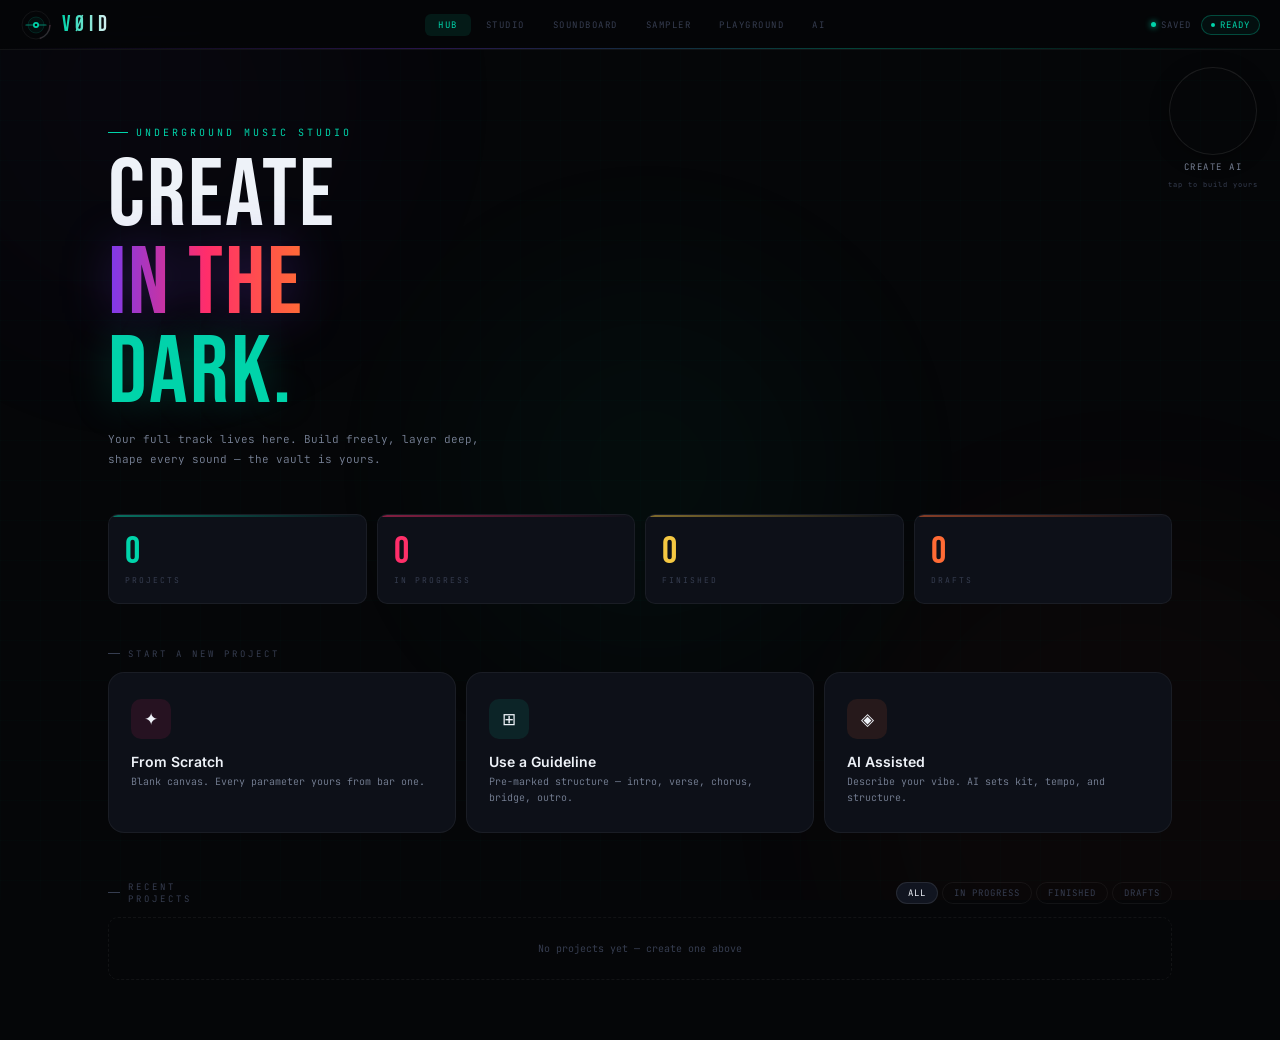
==== index.html @ fed8ec50 "Add files via upload" ====
<!DOCTYPE html>
<html lang="en">
<head>
<meta charset="UTF-8"/>
<meta name="viewport" content="width=device-width,initial-scale=1.0"/>
<title>VØID Studio — Create in the Dark</title>
<meta name="description" content="Underground music production. Build freely, layer deep, shape every sound — the vault is yours."/>
<meta name="theme-color" content="#050608"/>
<meta name="color-scheme" content="dark"/>

<!-- Open Graph — controls how the link looks when shared on social -->
<meta property="og:title" content="VØID Studio"/>
<meta property="og:description" content="Create in the dark. Surface what matters. Underground music production."/>
<meta property="og:type" content="website"/>
<meta property="og:image" content="https://image.pollinations.ai/prompt/VOID%20studio%20logo%2C%20dark%20background%2C%20teal%20neon%20signal%20icon%2C%20minimal%2C%20cinematic?width=1200&height=630&model=flux&nologo=true&seed=7777"/>

<!-- Twitter card -->
<meta name="twitter:card" content="summary_large_image"/>
<meta name="twitter:title" content="VØID Studio"/>
<meta name="twitter:description" content="Create in the dark. Surface what matters."/>

<!-- Favicon — inline SVG encoded as data URL, no external file needed -->
<link rel="icon" type="image/svg+xml" href="data:image/svg+xml,%3Csvg xmlns='http://www.w3.org/2000/svg' viewBox='0 0 32 32'%3E%3Ccircle cx='16' cy='16' r='15' fill='%23050608' stroke='%2300d4aa' stroke-width='1.5'/%3E%3Ccircle cx='16' cy='16' r='8' fill='none' stroke='rgba(0,212,170,0.3)' stroke-width='0.8'/%3E%3Cline x1='5' y1='16' x2='27' y2='16' stroke='%2300d4aa' stroke-width='1.5' stroke-linecap='round'/%3E%3Ccircle cx='16' cy='16' r='3.5' fill='%2300d4aa'/%3E%3Ccircle cx='16' cy='16' r='1.5' fill='%23050608'/%3E%3C/svg%3E"/>
<!-- Apple touch icon for home screen shortcut -->
<link rel="apple-touch-icon" href="data:image/svg+xml,%3Csvg xmlns='http://www.w3.org/2000/svg' viewBox='0 0 180 180'%3E%3Crect width='180' height='180' rx='40' fill='%23050608'/%3E%3Ccircle cx='90' cy='90' r='70' fill='none' stroke='%2300d4aa' stroke-width='4'/%3E%3Ccircle cx='90' cy='90' r='40' fill='none' stroke='rgba(0,212,170,0.3)' stroke-width='2'/%3E%3Cline x1='20' y1='90' x2='160' y2='90' stroke='%2300d4aa' stroke-width='4' stroke-linecap='round'/%3E%3Ccircle cx='90' cy='90' r='14' fill='%2300d4aa'/%3E%3Ccircle cx='90' cy='90' r='6' fill='%23050608'/%3E%3C/svg%3E"/>
<meta name="apple-mobile-web-app-capable" content="yes"/>
<meta name="apple-mobile-web-app-status-bar-style" content="black-translucent"/>
<meta name="apple-mobile-web-app-title" content="VØID"/>

<link href="https://fonts.googleapis.com/css2?family=Bebas+Neue&family=Inter:wght@300;400;500;600;700&family=JetBrains+Mono:wght@300;400;500&display=swap" rel="stylesheet"/>
<style>
*,*::before,*::after{box-sizing:border-box;margin:0;padding:0;}
:root{
  --bg:#050608;--bg1:#080b10;--bg2:#0d1018;--bg3:#111520;--bg4:#161c28;
  --void:#050608;
  --pink:#ff2d6b;--pulse:#ff2d6b;--pink-d:rgba(255,45,107,.12);--pink-g:rgba(255,45,107,.05);
  --orange:#ff6b35;--ember:#ff6b35;--orange-d:rgba(255,107,53,.1);
  --teal:#00d4aa;--signal:#00d4aa;--teal-d:rgba(0,212,170,.1);--teal-g:rgba(0,212,170,.05);
  --gold:#f5c842;--ice:#a8d8ff;--ether:#7c3aed;
  --t1:#eef2f8;--t2:#7a8499;--t3:#363d50;
  --b1:rgba(255,255,255,.055);--b2:rgba(255,255,255,.09);--b3:rgba(255,255,255,.14);
  --fd:'Bebas Neue',sans-serif;--fu:'Inter',sans-serif;--fm:'JetBrains Mono',monospace;
  --r:6px;--rl:10px;--rx:16px;
}
body{background:var(--bg);color:var(--t1);font-family:var(--fu);min-height:100vh;overflow:hidden;display:flex;flex-direction:column;}
.bg-c{position:fixed;inset:0;z-index:0;overflow:hidden;pointer-events:none;}
.bg-o{position:absolute;border-radius:50%;filter:blur(100px);animation:ofl 8s ease-in-out infinite;}
.bg-o:nth-child(1){width:500px;height:500px;background:var(--ether);opacity:.025;top:-150px;left:-100px;}
.bg-o:nth-child(2){width:600px;height:600px;background:var(--orange);opacity:.025;bottom:-200px;right:-150px;animation-delay:-3s;}
.bg-o:nth-child(3){width:400px;height:400px;background:var(--teal);opacity:.035;top:30%;left:35%;animation-delay:-5s;}
@keyframes ofl{0%,100%{transform:translate(0,0) scale(1);}33%{transform:translate(30px,-20px) scale(1.05);}66%{transform:translate(-20px,15px) scale(.97);}}
.bg-g{position:fixed;inset:0;z-index:0;pointer-events:none;background-image:linear-gradient(rgba(0,212,170,.015) 1px,transparent 1px),linear-gradient(90deg,rgba(0,212,170,.015) 1px,transparent 1px);background-size:40px 40px;}
.screen{display:none;flex:1;flex-direction:column;min-height:0;}
.screen.on{display:flex;animation:scIn .22s ease;}
@keyframes scIn{from{opacity:0;transform:translateY(4px);}to{opacity:1;transform:none;}}
.nav{height:50px;flex-shrink:0;background:rgba(5,6,8,.92);backdrop-filter:blur(24px);border-bottom:1px solid var(--b1);display:flex;align-items:center;justify-content:space-between;padding:0 20px;position:relative;z-index:200;}
.nav::after{content:'';position:absolute;bottom:0;left:0;right:0;height:1px;background:linear-gradient(90deg,transparent,var(--ether),var(--teal),transparent);opacity:.3;}
.brand{display:flex;align-items:center;gap:10px;cursor:pointer;user-select:none;}
.bmark{width:32px;height:32px;border-radius:0;background:transparent;display:flex;align-items:center;justify-content:center;box-shadow:none;animation:mp 4s ease-in-out infinite;flex-shrink:0;}
@keyframes mp{0%,100%{opacity:.85;}50%{opacity:1;}}
.btxt{font-family:var(--fd);font-size:22px;letter-spacing:5px;background:linear-gradient(90deg,var(--teal),var(--t1));-webkit-background-clip:text;-webkit-text-fill-color:transparent;}
.ntabs{display:flex;gap:2px;}
.ntab{font-family:var(--fm);font-size:9px;letter-spacing:1.5px;text-transform:uppercase;padding:5px 13px;border-radius:var(--r);border:none;background:transparent;color:var(--t3);cursor:pointer;transition:all .15s;}
.ntab:hover{color:var(--t2);background:var(--bg3);}
.ntab.on{color:var(--teal);background:var(--teal-d);}
.nav-r{display:flex;align-items:center;gap:10px;}
.sdot{width:5px;height:5px;border-radius:50%;}
.sdot.ok{background:var(--teal);box-shadow:0 0 6px var(--teal);}
.sdot.dirty{background:var(--orange);animation:bk 1s infinite;}
@keyframes bk{0%,100%{opacity:1;}50%{opacity:.3;}}
.slbl{font-family:var(--fm);font-size:9px;color:var(--t3);letter-spacing:1px;text-transform:uppercase;display:flex;align-items:center;gap:5px;}
.epill{font-family:var(--fm);font-size:9px;letter-spacing:1px;text-transform:uppercase;padding:3px 9px;border-radius:20px;border:1px solid rgba(0,212,170,.3);color:var(--teal);background:var(--teal-g);display:flex;align-items:center;gap:5px;}
.edot{width:4px;height:4px;border-radius:50%;background:var(--teal);animation:bk 1.6s infinite;}
.w{max-width:1100px;margin:0 auto;padding:24px 18px 60px;position:relative;z-index:1;width:100%;}
.sl{font-family:var(--fm);font-size:9px;letter-spacing:3px;text-transform:uppercase;color:var(--t3);margin-bottom:12px;display:flex;align-items:center;gap:8px;}
.sl::before{content:'';flex:0 0 12px;height:1px;background:var(--t3);}
.btn{font-family:var(--fu);font-weight:600;font-size:10px;letter-spacing:1px;text-transform:uppercase;border:1px solid var(--b2);background:var(--bg3);color:var(--t2);padding:7px 14px;border-radius:var(--r);cursor:pointer;transition:all .13s;display:inline-flex;align-items:center;gap:5px;}
.btn:hover{background:var(--bg4);color:var(--t1);border-color:var(--b3);}
.btn.hot{background:linear-gradient(135deg,var(--pink),#b01f4a);border-color:var(--pink);color:#fff;box-shadow:0 0 18px rgba(255,45,107,.3);}
.btn.hot:hover{box-shadow:0 0 28px rgba(255,45,107,.5);}
.btn.playing{background:linear-gradient(135deg,var(--orange),#c44d1a);border-color:var(--orange);color:#fff;}
.btn.tk{background:var(--teal-d);border-color:rgba(0,212,170,.3);color:var(--teal);}
.dvdr{width:1px;height:24px;background:var(--b1);flex-shrink:0;}
.tlbl{font-family:var(--fm);font-size:8px;letter-spacing:2px;color:var(--t3);text-transform:uppercase;margin-bottom:3px;}
.rng{-webkit-appearance:none;appearance:none;height:2px;border-radius:2px;outline:none;cursor:pointer;background:var(--bg4);}
.rng::-webkit-slider-thumb{-webkit-appearance:none;width:11px;height:11px;border-radius:50%;cursor:pointer;border:2px solid var(--bg);}
.rng.tk::-webkit-slider-thumb{background:var(--teal);}
.rng.pk::-webkit-slider-thumb{background:var(--pink);}
.rng.ok::-webkit-slider-thumb{background:var(--orange);}
.rng.gk::-webkit-slider-thumb{background:var(--gold);}
.rng.ik::-webkit-slider-thumb{background:var(--ice);}
.rng.wk::-webkit-slider-thumb{background:var(--t1);}
#screen-hub{overflow-y:auto;}
.hero{padding:52px 0 44px;}
.ey{font-family:var(--fm);font-size:10px;letter-spacing:3px;color:var(--teal);text-transform:uppercase;display:flex;align-items:center;gap:8px;margin-bottom:14px;}
.ey::before{content:'';width:20px;height:1px;background:var(--teal);}
.ht{font-family:var(--fd);font-size:clamp(56px,8vw,96px);line-height:.92;letter-spacing:2px;}
.ht .hw{background:linear-gradient(90deg,var(--ether),var(--pink),var(--orange));-webkit-background-clip:text;-webkit-text-fill-color:transparent;filter:drop-shadow(0 0 24px rgba(124,58,237,.3));}
.ht .cw{color:var(--teal);text-shadow:0 0 40px rgba(0,212,170,.25);}
.hsub{font-family:var(--fm);font-size:11px;color:var(--t2);line-height:1.8;font-weight:300;max-width:400px;margin-top:12px;}
.stats{display:grid;grid-template-columns:repeat(4,1fr);gap:10px;margin-bottom:44px;}
.stat{background:var(--bg2);border:1px solid var(--b1);border-radius:var(--rl);padding:18px 16px;position:relative;overflow:hidden;transition:all .2s;}
.stat:hover{border-color:var(--b2);transform:translateY(-2px);}
.stat::before{content:'';position:absolute;top:0;left:0;right:0;height:2px;border-radius:var(--rl) var(--rl) 0 0;opacity:.5;}
.stat:nth-child(1)::before{background:linear-gradient(90deg,var(--teal),transparent);}
.stat:nth-child(2)::before{background:linear-gradient(90deg,var(--pink),transparent);}
.stat:nth-child(3)::before{background:linear-gradient(90deg,var(--gold),transparent);}
.stat:nth-child(4)::before{background:linear-gradient(90deg,var(--orange),transparent);}
.stat-n{font-family:var(--fd);font-size:38px;line-height:1;margin-bottom:4px;}
.stat-l{font-family:var(--fm);font-size:8px;letter-spacing:2px;text-transform:uppercase;color:var(--t3);}
.new-g{display:grid;grid-template-columns:repeat(3,1fr);gap:10px;margin-bottom:48px;}
.nc{background:var(--bg2);border:1px solid var(--b1);border-radius:var(--rx);padding:26px 22px;cursor:pointer;transition:all .22s;display:flex;flex-direction:column;gap:14px;position:relative;overflow:hidden;}
.nc::after{content:'→';position:absolute;bottom:18px;right:18px;font-size:16px;opacity:0;transform:translateX(-8px);transition:all .22s;}
.nc::before{content:'';position:absolute;inset:0;opacity:0;transition:opacity .22s;}
.nc.s::before{background:radial-gradient(ellipse at 0% 0%,rgba(255,45,107,.08),transparent 65%);}
.nc.s::after{color:var(--pink);}
.nc.g::before{background:radial-gradient(ellipse at 0% 0%,rgba(0,212,170,.06),transparent 65%);}
.nc.g::after{color:var(--teal);}
.nc.a::before{background:radial-gradient(ellipse at 0% 0%,rgba(255,107,53,.07),transparent 65%);}
.nc.a::after{color:var(--orange);}
.nc:hover{transform:translateY(-3px);}
.nc:hover::before,.nc:hover::after{opacity:1;}
.nc.s:hover{border-color:rgba(255,45,107,.28);}
.nc.g:hover{border-color:rgba(0,212,170,.28);}
.nc.a:hover{border-color:rgba(255,107,53,.28);}
.nc-ic{width:40px;height:40px;border-radius:10px;display:flex;align-items:center;justify-content:center;font-size:17px;}
.nc-tt{font-size:14px;font-weight:600;}
.nc-ds{font-family:var(--fm);font-size:10px;color:var(--t2);line-height:1.6;font-weight:300;}
.proj-bar{display:flex;align-items:center;justify-content:space-between;margin-bottom:12px;}
.frow{display:flex;gap:4px;}
.fbtn{font-family:var(--fm);font-size:9px;letter-spacing:1px;text-transform:uppercase;padding:4px 11px;border-radius:20px;border:1px solid var(--b1);background:transparent;color:var(--t3);cursor:pointer;transition:all .12s;}
.fbtn:hover{color:var(--t2);border-color:var(--b2);}
.fbtn.on{background:var(--bg3);border-color:var(--b2);color:var(--t1);}
.plist{display:flex;flex-direction:column;gap:6px;}
.prow{background:var(--bg2);border:1px solid var(--b1);border-radius:var(--rl);padding:13px 16px;display:grid;grid-template-columns:18px 1fr auto;align-items:center;gap:12px;cursor:pointer;transition:all .15s;position:relative;overflow:hidden;}
.prow::before{content:'';position:absolute;left:0;top:0;bottom:0;width:2px;border-radius:2px 0 0 2px;}
.prow.trap::before{background:var(--pink);box-shadow:0 0 8px var(--pink);}
.prow.rnb::before{background:var(--teal);box-shadow:0 0 8px var(--teal);}
.prow.psychedelic::before{background:var(--gold);box-shadow:0 0 8px var(--gold);}
.prow.boombap::before{background:var(--orange);box-shadow:0 0 8px var(--orange);}
.prow.drill::before{background:var(--ice);box-shadow:0 0 8px var(--ice);}
.prow:hover{background:var(--bg3);border-color:var(--b2);transform:translateX(3px);}
.pnum{font-family:var(--fm);font-size:9px;color:var(--t3);}
.pname{font-size:13px;font-weight:600;color:var(--t1);margin-bottom:2px;}
.pmeta{display:flex;align-items:center;gap:7px;font-family:var(--fm);font-size:9px;color:var(--t3);}
.ptag{padding:2px 7px;border-radius:20px;font-size:8px;letter-spacing:1px;text-transform:uppercase;font-weight:600;}
.ptag.trap{background:rgba(255,45,107,.1);color:var(--pink);}
.ptag.rnb{background:rgba(0,212,170,.1);color:var(--teal);}
.ptag.psychedelic{background:rgba(245,200,66,.1);color:var(--gold);}
.ptag.boombap{background:rgba(255,107,53,.1);color:var(--orange);}
.ptag.drill{background:rgba(168,216,255,.08);color:var(--ice);}
.pprog{width:48px;height:2px;background:var(--bg4);border-radius:2px;overflow:hidden;}
.pprogf{height:100%;background:linear-gradient(90deg,var(--teal),var(--pink));opacity:.7;}
.mwrap{position:fixed;inset:0;background:rgba(5,6,8,.9);z-index:500;display:none;align-items:center;justify-content:center;backdrop-filter:blur(10px);}
.mwrap.on{display:flex;}
.modal{background:var(--bg2);border:1px solid var(--b2);border-radius:var(--rx);width:460px;max-width:95vw;padding:30px;position:relative;max-height:88vh;overflow-y:auto;box-shadow:0 30px 80px rgba(0,0,0,.7);animation:mi .22s ease;}
@keyframes mi{from{opacity:0;transform:translateY(10px);}to{opacity:1;transform:none;}}
.modal::before{content:'';position:absolute;top:0;left:15%;right:15%;height:1px;background:linear-gradient(90deg,transparent,var(--teal),transparent);}
.mcls{position:absolute;top:14px;right:14px;width:26px;height:26px;border-radius:5px;border:1px solid var(--b1);background:var(--bg3);color:var(--t2);cursor:pointer;display:flex;align-items:center;justify-content:center;font-size:13px;}
.mey{font-family:var(--fm);font-size:9px;letter-spacing:2.5px;text-transform:uppercase;margin-bottom:4px;}
.mtt{font-family:var(--fd);font-size:26px;letter-spacing:1px;margin-bottom:3px;}
.msb{font-family:var(--fm);font-size:10px;color:var(--t2);margin-bottom:20px;line-height:1.5;font-weight:300;}
.fg{margin-bottom:13px;}
.fl{font-family:var(--fm);font-size:9px;letter-spacing:2px;text-transform:uppercase;color:var(--t3);display:block;margin-bottom:5px;}
.fi{width:100%;background:var(--bg3);border:1px solid var(--b1);border-radius:var(--r);padding:9px 12px;color:var(--t1);font-family:var(--fu);font-size:13px;outline:none;}
.fi:focus{border-color:var(--teal);}
.fi::placeholder{color:var(--t3);font-family:var(--fm);font-size:10px;}
.fsl{width:100%;background:var(--bg3);border:1px solid var(--b1);border-radius:var(--r);padding:9px 12px;color:var(--t1);font-family:var(--fu);font-size:13px;outline:none;cursor:pointer;-webkit-appearance:none;}
.fsl option{background:var(--bg3);}
.bstep{display:flex;align-items:center;background:var(--bg3);border:1px solid var(--b1);border-radius:var(--r);overflow:hidden;}
.bstepb{width:36px;height:38px;background:transparent;border:none;color:var(--t2);font-size:15px;cursor:pointer;font-family:var(--fm);transition:all .12s;display:flex;align-items:center;justify-content:center;}
.bstepb:hover{background:var(--bg4);color:var(--t1);}
.bstepv{flex:1;text-align:center;font-family:var(--fm);font-size:18px;font-weight:500;color:var(--teal);}
.mbtn{width:100%;padding:12px;border-radius:var(--r);border:none;font-family:var(--fd);font-size:15px;letter-spacing:2px;text-transform:uppercase;cursor:pointer;margin-top:5px;transition:all .15s;}
.mbtn:hover{transform:translateY(-1px);filter:brightness(1.1);}
.mbox{background:var(--bg3);border:1px solid var(--b1);border-radius:var(--r);padding:11px;margin-bottom:13px;}
.mi{display:flex;align-items:center;gap:8px;margin-bottom:4px;font-family:var(--fm);font-size:9px;}
.mi:last-child{margin-bottom:0;}
.mib{font-size:8px;color:var(--t3);width:34px;flex-shrink:0;}
.mtag{padding:2px 7px;border-radius:20px;font-size:9px;letter-spacing:1px;font-weight:600;}
.m-intro{background:rgba(168,216,255,.08);color:var(--ice);}
.m-verse{background:rgba(0,212,170,.1);color:var(--teal);}
.m-prechorus{background:rgba(255,107,53,.1);color:var(--orange);}
.m-chorus{background:rgba(255,45,107,.1);color:var(--pink);}
.m-bridge{background:rgba(245,200,66,.1);color:var(--gold);}
.m-outro{background:rgba(255,255,255,.05);color:var(--t2);}
.mlbl{color:var(--t2);}
.aiarea{width:100%;background:var(--bg4);border:1px solid var(--b1);border-radius:var(--r);padding:9px 12px;color:var(--t1);font-family:var(--fm);font-size:11px;outline:none;resize:none;height:68px;line-height:1.6;font-weight:300;}
.aiarea::placeholder{color:var(--t3);}
.aitags{display:flex;gap:5px;flex-wrap:wrap;margin-top:8px;}
.aitag{font-family:var(--fm);font-size:9px;padding:3px 9px;border-radius:20px;border:1px solid var(--b1);background:transparent;color:var(--t3);cursor:pointer;transition:all .12s;}
.aitag:hover,.aitag.on{background:var(--teal-d);border-color:rgba(0,212,170,.3);color:var(--teal);}
#screen-hub{overflow-y:auto;overflow-x:hidden;}
#screen-hub .w{min-height:min-content;}
#screen-studio{height:calc(100vh - 50px);overflow:hidden;position:relative;z-index:1;}
#screen-studio.on{display:flex;}
.tp{flex-shrink:0;background:rgba(8,11,16,.96);border-bottom:1px solid var(--b1);padding:10px 18px;display:flex;align-items:center;gap:14px;flex-wrap:wrap;position:relative;z-index:10;}
.tp::after{content:'';position:absolute;bottom:0;left:0;right:0;height:1px;background:linear-gradient(90deg,transparent,rgba(0,212,170,.2),transparent);}
.bpmr{display:flex;align-items:center;gap:5px;}
.bpadj{width:20px;height:20px;border-radius:4px;border:1px solid var(--b2);background:var(--bg3);color:var(--t2);font-size:12px;cursor:pointer;display:flex;align-items:center;justify-content:center;transition:all .12s;font-family:var(--fm);}
.bpadj:hover{color:var(--teal);border-color:var(--teal);}
.bpn{font-family:var(--fm);font-size:20px;font-weight:500;min-width:46px;text-align:center;color:var(--teal);}
.str{display:flex;gap:3px;}
.stb{font-family:var(--fm);font-size:9px;padding:3px 8px;border-radius:4px;border:1px solid var(--b1);background:var(--bg3);color:var(--t3);cursor:pointer;transition:all .12s;}
.stb:hover,.stb.on{background:var(--teal-d);border-color:rgba(0,212,170,.4);color:var(--teal);}
.bdisp{font-family:var(--fm);font-size:11px;color:var(--t3);margin-left:auto;}
.bdisp span{color:var(--teal);}
.tla{flex:0 0 auto;background:var(--bg1);border-bottom:2px solid rgba(0,212,170,.15);overflow-y:auto;min-height:180px;max-height:52%;position:relative;}
.tl-hdr{display:grid;grid-template-columns:180px 1fr;border-bottom:1px solid var(--b1);background:var(--bg);position:sticky;top:0;z-index:20;}
.tl-hl{padding:6px 12px;border-right:1px solid var(--b1);display:flex;align-items:center;justify-content:space-between;}
.tl-hlbl{font-family:var(--fm);font-size:9px;letter-spacing:2px;color:var(--t3);text-transform:uppercase;}
.tl-hr{padding:0 10px;position:relative;}
.bmarks{display:grid;gap:2px;height:28px;align-items:center;}
.bm{font-family:var(--fm);font-size:8px;color:var(--t3);text-align:center;transition:color .1s;}
.bm.b1{color:var(--t2);}
.sind-bar{height:3px;background:var(--bg);border-bottom:1px solid var(--b1);position:sticky;top:28px;z-index:19;}
.sind-i{display:grid;gap:2px;margin-left:180px;padding:0 10px;height:100%;align-items:center;}
.si{height:3px;border-radius:2px;background:var(--bg3);}
.si.on{background:var(--teal);box-shadow:0 0 6px var(--teal);}
.kbar{display:flex;align-items:center;gap:6px;padding:6px 10px 6px 192px;border-bottom:1px solid var(--b1);background:rgba(5,6,8,.5);flex-wrap:wrap;}
.klbl{font-family:var(--fm);font-size:8px;letter-spacing:2px;color:var(--t3);text-transform:uppercase;white-space:nowrap;}
.kbtn{font-family:var(--fu);font-weight:600;font-size:9px;letter-spacing:.8px;text-transform:uppercase;padding:4px 11px;border-radius:20px;border:1px solid var(--b1);background:transparent;color:var(--t3);cursor:pointer;transition:all .13s;}
.kbtn:hover{color:var(--t1);border-color:var(--b2);background:var(--bg3);}
.kbtn.on{border-color:rgba(0,212,170,.4);color:var(--teal);background:var(--teal-d);}
.add-tr-row{padding:8px 10px 8px 192px;display:flex;gap:6px;flex-wrap:wrap;border-top:1px solid var(--b1);background:rgba(5,6,8,.3);}
.atr{font-family:var(--fm);font-size:8px;letter-spacing:1px;text-transform:uppercase;padding:3px 9px;border-radius:20px;border:1px dashed var(--b1);background:transparent;color:var(--t3);cursor:pointer;transition:all .12s;white-space:nowrap;}
.atr:hover{border-color:rgba(0,212,170,.3);color:var(--teal);border-style:solid;}
.tl-tr{display:grid;grid-template-columns:180px 1fr;border-bottom:1px solid var(--b1);cursor:pointer;transition:background .12s;animation:tri .2s ease;}
@keyframes tri{from{opacity:0;transform:translateX(-4px);}to{opacity:1;transform:none;}}
.tl-tr:hover{background:rgba(255,255,255,.01);}
.tl-tr.sel{background:rgba(0,212,170,.04);}
.tl-tr.sel .tl-tl{border-right-color:rgba(0,212,170,.3);}
.tl-tl{padding:7px 10px;border-right:1px solid var(--b1);display:flex;align-items:center;gap:7px;transition:border-color .15s;}
.tcb{width:3px;border-radius:3px;flex-shrink:0;align-self:stretch;min-height:20px;}
.tnm{font-family:var(--fu);font-weight:600;font-size:10px;letter-spacing:.6px;text-transform:uppercase;color:var(--t2);flex:1;white-space:nowrap;overflow:hidden;text-overflow:ellipsis;transition:color .12s;}
.tl-tr.sel .tnm{color:var(--teal);}
.tvol{-webkit-appearance:none;appearance:none;width:34px;height:2px;border-radius:1px;outline:none;cursor:pointer;flex-shrink:0;}
.tvol::-webkit-slider-thumb{-webkit-appearance:none;width:8px;height:8px;border-radius:50%;cursor:pointer;border:1.5px solid var(--bg);}
.tmt{width:15px;height:15px;border-radius:3px;border:1px solid var(--b1);background:transparent;cursor:pointer;font-family:var(--fm);font-size:6px;color:var(--t3);display:flex;align-items:center;justify-content:center;transition:all .12s;flex-shrink:0;}
.tmt:hover{border-color:var(--orange);color:var(--orange);}
.tmt.on{background:rgba(255,107,53,.1);border-color:var(--orange);color:var(--orange);}
.tl-tr-r{padding:5px 10px;display:flex;align-items:center;}
.mgrid{display:grid;gap:2px;width:100%;}
.ms{height:24px;border-radius:3px;border:1px solid var(--b1);background:var(--bg2);cursor:pointer;transition:background .07s;position:relative;overflow:hidden;}
.ms:hover{background:var(--bg3);border-color:var(--b2);}
.ms.ba{background:rgba(255,255,255,.018);}
.ms.playing{box-shadow:0 0 0 2px rgba(255,255,255,.3);}
.vb{position:absolute;bottom:0;left:0;right:0;border-radius:0 0 2px 2px;background:rgba(255,255,255,.2);}
.mrr{display:grid;gap:2px;width:100%;}
.mr-row{display:flex;align-items:center;gap:3px;}
.mr-lbl{font-family:var(--fm);font-size:7px;color:var(--t3);width:14px;flex-shrink:0;text-align:right;}
.mr-cells{display:grid;gap:2px;flex:1;}
.mr-c{height:12px;border-radius:2px;border:1px solid var(--b1);background:var(--bg2);cursor:pointer;transition:background .06s;}
.mr-c:hover{background:var(--bg3);}
.dp{flex:1;min-height:0;background:var(--bg1);display:flex;flex-direction:column;overflow:hidden;}
.dp-hdr{flex-shrink:0;padding:8px 16px;background:var(--bg);border-bottom:1px solid var(--b1);display:flex;align-items:center;gap:12px;}
.dp-title{font-family:var(--fm);font-size:9px;letter-spacing:2px;text-transform:uppercase;color:var(--t2);display:flex;align-items:center;gap:6px;}
.dp-dot{width:6px;height:6px;border-radius:50%;background:var(--teal);box-shadow:0 0 6px var(--teal);animation:bk 2s infinite;}
.dtabs{display:flex;gap:2px;margin-left:auto;}
.dtab{font-family:var(--fm);font-size:8px;letter-spacing:1px;text-transform:uppercase;padding:4px 10px;border-radius:4px;border:none;background:transparent;color:var(--t3);cursor:pointer;transition:all .12s;}
.dtab:hover{color:var(--t2);background:var(--bg3);}
.dtab.on{color:var(--teal);background:var(--teal-d);}
.dp-c{flex:1;min-height:0;overflow-y:auto;overflow-x:hidden;padding:16px;box-sizing:border-box;}
.idle{display:flex;flex-direction:column;align-items:center;justify-content:center;height:100%;gap:8px;opacity:.25;}
.idle-ic{font-size:32px;}
.idle-tx{font-family:var(--fm);font-size:10px;letter-spacing:2px;text-transform:uppercase;color:var(--t2);}
.dseq-g{display:grid;gap:3px;animation:cin .18s ease;}
@keyframes cin{from{opacity:0;transform:translateY(4px);}to{opacity:1;transform:none;}}
.ds{height:36px;border-radius:var(--r);border:1px solid var(--b1);background:var(--bg2);cursor:pointer;transition:all .08s;position:relative;overflow:hidden;display:flex;align-items:flex-end;}
.ds:hover{background:var(--bg3);border-color:var(--b2);}
.ds.ba{background:rgba(255,255,255,.02);}
.ds.playing{box-shadow:0 0 0 2px rgba(255,255,255,.35);}
.ds-vb{height:4px;border-radius:2px;margin:4px;opacity:.4;}
.dlbls{display:grid;gap:3px;margin-bottom:8px;}
.dlbl{font-family:var(--fm);font-size:8px;color:var(--t3);text-align:center;}
.dlbl.cur{color:var(--teal);}
.dtip{font-family:var(--fm);font-size:8px;color:var(--t3);margin-top:10px;letter-spacing:1px;}
.pr{display:flex;flex-direction:column;gap:2px;animation:cin .18s ease;}
.pr-row{display:flex;align-items:center;gap:4px;}
.pr-key{width:32px;flex-shrink:0;font-family:var(--fm);font-size:9px;text-align:right;color:var(--t2);padding:4px 6px 4px 0;border-right:1px solid var(--b1);cursor:pointer;transition:color .12s;}
.pr-key:hover{color:var(--teal);}
.pr-key.sh{color:var(--t3);font-size:8px;}
.pr-cells{display:grid;gap:2px;flex:1;}
.pr-c{height:22px;border-radius:3px;border:1px solid var(--b1);background:var(--bg2);cursor:pointer;transition:background .06s;}
.pr-c:hover{background:var(--bg3);}
.pr-c.shr{background:rgba(0,0,0,.2);}
.pr-c.playing{box-shadow:0 0 0 1px rgba(255,255,255,.3);}
/* Piano roll octave nav */
.pr-oct-nav{
  display:flex;align-items:center;justify-content:space-between;
  padding:6px 10px;margin-bottom:8px;
  background:var(--bg2);border:1px solid var(--b1);border-radius:var(--r);
  flex-shrink:0;
}
.pr-oct-info{font-family:var(--fm);font-size:9px;color:var(--t2);display:flex;align-items:center;gap:8px;}
.pr-oct-range{color:var(--teal);font-weight:500;}
.pr-oct-btn{
  width:26px;height:26px;border-radius:5px;
  border:1px solid var(--b1);background:var(--bg3);
  color:var(--t2);cursor:pointer;font-family:var(--fm);font-size:14px;
  display:flex;align-items:center;justify-content:center;
  transition:all .12s;flex-shrink:0;
}
.pr-oct-btn:hover{color:var(--teal);border-color:var(--teal);background:var(--teal-d);}
.pr-oct-btn:disabled{opacity:.25;cursor:default;}
.pr-oct-btn:disabled:hover{color:var(--t2);border-color:var(--b1);background:var(--bg3);}
.pr-wrap{display:flex;flex-direction:column;height:100%;animation:cin .18s ease;}
.pr-scroll{flex:1;overflow-y:auto;min-height:0;}
.sdc{animation:cin .18s ease;width:100%;box-sizing:border-box;}
.sds{display:flex;gap:12px;flex-wrap:wrap;width:100%;box-sizing:border-box;}
.sdsect{background:var(--bg2);border:1px solid var(--b1);border-radius:var(--rl);padding:13px;display:flex;flex-direction:column;gap:7px;min-width:110px;max-width:100%;flex:1;min-width:0;transition:border-color .15s;box-sizing:border-box;overflow:hidden;}
.sdsect:hover{border-color:var(--b2);}
.sdstt{font-family:var(--fm);font-size:8px;letter-spacing:2px;text-transform:uppercase;margin-bottom:2px;padding-bottom:5px;border-bottom:1px solid var(--b1);}
.sdrow{display:flex;align-items:center;gap:7px;margin-bottom:3px;min-width:0;width:100%;}
.sdlbl{font-family:var(--fm);font-size:8px;color:var(--t3);min-width:44px;flex-shrink:0;}
.sdval{font-family:var(--fm);font-size:9px;color:var(--t2);min-width:30px;flex-shrink:0;text-align:right;}
.sdrow .rng{min-width:0;flex:1;width:0;}
.obts{display:flex;gap:3px;flex-wrap:wrap;}
.obt{font-family:var(--fm);font-size:8px;padding:3px 7px;border-radius:4px;border:1px solid var(--b1);background:var(--bg3);color:var(--t3);cursor:pointer;transition:all .12s;}
.obt:hover{color:var(--t2);}
.obt.on{border-color:rgba(0,212,170,.4);color:var(--teal);background:var(--teal-d);}
.ltgs{display:flex;gap:3px;}
.ltg{font-family:var(--fm);font-size:8px;padding:3px 7px;border-radius:4px;border:1px solid var(--b1);background:var(--bg3);color:var(--t3);cursor:pointer;transition:all .12s;}
.ltg:hover{color:var(--t2);}
.ltg.on{border-color:rgba(255,45,107,.4);color:var(--pink);background:rgba(255,45,107,.08);}
.ftsel{background:var(--bg3);border:1px solid var(--b1);border-radius:4px;padding:3px 7px;color:var(--t1);font-family:var(--fm);font-size:8px;outline:none;cursor:pointer;-webkit-appearance:none;}
.ftsel option{background:var(--bg3);}
.pvbts{display:flex;flex-wrap:wrap;gap:4px;}
.pvb{font-family:var(--fm);font-size:9px;padding:4px 9px;border-radius:4px;border:1px solid var(--b1);background:var(--bg3);color:var(--t2);cursor:pointer;transition:all .12s;}
.pvb:hover{color:var(--t1);background:var(--bg4);}
.mxs{display:flex;gap:8px;flex-wrap:wrap;align-items:flex-end;animation:cin .18s ease;}
.mxstrip{background:var(--bg2);border:1px solid var(--b1);border-radius:var(--rl);padding:12px 9px;display:flex;flex-direction:column;align-items:center;gap:7px;width:62px;transition:border-color .15s;}
.mxstrip:hover{border-color:var(--b2);}
.mxfw{position:relative;width:16px;height:80px;display:flex;align-items:center;justify-content:center;}
.mxf{-webkit-appearance:none;appearance:none;width:80px;height:3px;border-radius:2px;background:var(--bg4);outline:none;cursor:pointer;transform:rotate(-90deg);position:absolute;}
.mxf::-webkit-slider-thumb{-webkit-appearance:none;width:12px;height:12px;border-radius:50%;cursor:pointer;border:2px solid var(--bg);background:linear-gradient(135deg,var(--teal),var(--pink));box-shadow:0 0 8px rgba(0,212,170,.4);}
.mxval{font-family:var(--fm);font-size:8px;color:var(--t2);}
.mxm{width:26px;height:26px;border-radius:5px;border:1px solid var(--b1);background:transparent;display:flex;align-items:center;justify-content:center;font-family:var(--fm);font-size:7px;color:var(--t3);cursor:pointer;transition:all .12s;}
.mxm:hover{border-color:var(--orange);color:var(--orange);}
.mxm.on{background:rgba(255,107,53,.1);border-color:var(--orange);color:var(--orange);}
.mxdot{width:6px;height:6px;border-radius:50%;}
.mxnm{font-family:var(--fm);font-size:7px;color:var(--t2);text-align:center;text-transform:uppercase;letter-spacing:.5px;white-space:nowrap;overflow:hidden;max-width:52px;text-overflow:ellipsis;}
/* ── PLAYGROUND ── */
#screen-pg{height:calc(100vh - 50px);overflow:hidden;position:relative;z-index:1;}
#screen-pg.on{display:flex;flex-direction:column;}
.pg-tp{flex-shrink:0;background:rgba(8,11,16,.96);border-bottom:1px solid var(--b1);padding:10px 18px;display:flex;align-items:center;gap:14px;flex-wrap:wrap;position:relative;z-index:10;}
.pg-tp::after{content:'';position:absolute;bottom:0;left:0;right:0;height:1px;background:linear-gradient(90deg,transparent,rgba(255,45,107,.25),transparent);}
.pg-title{font-family:var(--fd);font-size:22px;letter-spacing:3px;background:linear-gradient(90deg,var(--pink),var(--orange));-webkit-background-clip:text;-webkit-text-fill-color:transparent;}
.pg-bdisp{font-family:var(--fm);font-size:11px;color:var(--t3);margin-left:auto;}
.pg-bdisp span{color:var(--pink);}
.pg-body{flex:1;min-height:0;display:flex;overflow:hidden;}
/* Track list left panel */
.pg-tracks{width:200px;flex-shrink:0;background:var(--bg1);border-right:1px solid var(--b1);display:flex;flex-direction:column;overflow-y:auto;}
.pg-tracks-hdr{padding:8px 12px;border-bottom:1px solid var(--b1);background:var(--bg);display:flex;align-items:center;justify-content:space-between;position:sticky;top:0;z-index:5;}
.pg-tracks-lbl{font-family:var(--fm);font-size:8px;letter-spacing:2px;text-transform:uppercase;color:var(--t3);}
.pg-track-row{display:flex;align-items:center;gap:7px;padding:8px 10px;border-bottom:1px solid var(--b1);transition:background .12s;user-select:none;}
.pg-track-row:hover{background:rgba(255,255,255,.01);}
.pg-track-row.muted{opacity:.4;}
.pg-tcb{width:3px;border-radius:3px;align-self:stretch;min-height:20px;flex-shrink:0;}
.pg-tnm{font-family:var(--fu);font-weight:600;font-size:10px;letter-spacing:.5px;text-transform:uppercase;color:var(--t2);flex:1;white-space:nowrap;overflow:hidden;text-overflow:ellipsis;}
.pg-tact{width:22px;height:22px;border-radius:5px;border:1px solid var(--b1);background:transparent;cursor:pointer;font-family:var(--fm);font-size:7px;color:var(--t3);display:flex;align-items:center;justify-content:center;transition:all .12s;flex-shrink:0;}
.pg-tact:hover{border-color:var(--b2);color:var(--t2);}
.pg-tact.on{background:var(--teal-d);border-color:rgba(0,212,170,.4);color:var(--teal);}
/* Arrangement canvas right */
.pg-canvas-wrap{flex:1;min-width:0;display:flex;flex-direction:column;overflow:hidden;}
.pg-bar-hdr{height:28px;background:var(--bg);border-bottom:1px solid var(--b1);position:relative;overflow-x:auto;overflow-y:hidden;flex-shrink:0;}
.pg-bar-hdr-inner{display:flex;align-items:center;height:100%;min-width:max-content;padding-left:4px;}
.pg-bar-lbl{font-family:var(--fm);font-size:8px;color:var(--t3);text-align:center;flex-shrink:0;}
.pg-bar-lbl.b4{color:var(--t2);}
.pg-lanes{flex:1;min-height:0;overflow:auto;position:relative;}
.pg-lanes-inner{min-width:max-content;position:relative;}
.pg-lane{height:40px;border-bottom:1px solid var(--b1);position:relative;display:flex;align-items:stretch;}
.pg-lane:hover{background:rgba(255,255,255,.008);}
/* Grid columns visible per bar */
.pg-lane-bg{position:absolute;inset:0;display:flex;pointer-events:none;}
.pg-lane-cell{flex-shrink:0;border-right:1px solid rgba(255,255,255,.025);}
.pg-lane-cell.beat1{border-right-color:rgba(255,255,255,.05);}
/* Blocks */
.pg-block{position:absolute;top:4px;height:32px;border-radius:5px;cursor:grab;user-select:none;display:flex;align-items:center;padding:0 8px;font-family:var(--fm);font-size:9px;font-weight:500;letter-spacing:.5px;white-space:nowrap;overflow:hidden;transition:box-shadow .12s,filter .12s;border:1px solid rgba(255,255,255,.15);}
.pg-block:hover{filter:brightness(1.15);}
.pg-block:active{cursor:grabbing;}
.pg-block.dragging{opacity:.75;z-index:100;cursor:grabbing;box-shadow:0 8px 30px rgba(0,0,0,.5);}
.pg-block.ghost{opacity:.3;pointer-events:none;}
/* Playhead */
.pg-playhead{position:absolute;top:0;bottom:0;width:2px;background:var(--pink);box-shadow:0 0 8px var(--pink),0 0 16px rgba(255,45,107,.3);pointer-events:none;z-index:50;transition:left .05s linear;}
.pg-playhead::before{content:'▼';position:absolute;top:-1px;left:50%;transform:translateX(-50%);font-size:8px;color:var(--pink);}
/* Empty lane hint */
.pg-lane-hint{position:absolute;inset:0;display:flex;align-items:center;padding-left:12px;font-family:var(--fm);font-size:8px;color:var(--t3);letter-spacing:1px;pointer-events:none;}
/* Song length control */
.pg-len-ctrl{display:flex;align-items:center;gap:6px;font-family:var(--fm);font-size:9px;color:var(--t2);}
.pg-len-b{width:20px;height:20px;border-radius:4px;border:1px solid var(--b1);background:var(--bg3);color:var(--t2);cursor:pointer;font-family:var(--fm);font-size:11px;display:flex;align-items:center;justify-content:center;transition:all .12s;}
.pg-len-b:hover{color:var(--pink);border-color:var(--pink);}
.pg-snap{font-family:var(--fm);font-size:9px;color:var(--t3);display:flex;align-items:center;gap:5px;}
.pg-snap select{background:var(--bg3);border:1px solid var(--b1);border-radius:4px;padding:2px 6px;color:var(--t1);font-family:var(--fm);font-size:8px;outline:none;cursor:pointer;-webkit-appearance:none;}
.pg-snap select option{background:var(--bg3);}
#screen-sb{overflow-y:auto;}
.sbpg{padding:20px 18px 60px;position:relative;z-index:1;}
.sbhdr{display:flex;align-items:center;justify-content:space-between;margin-bottom:20px;flex-wrap:wrap;gap:8px;}
.sbtitle{font-family:var(--fd);font-size:30px;letter-spacing:2px;}
.sbtitle span{color:var(--teal);text-shadow:0 0 20px rgba(0,212,170,.3);}
.pw{background:var(--bg2);border:1px solid var(--b1);border-radius:var(--rx);padding:18px;}
.dpg{display:grid;grid-template-columns:repeat(4,1fr);gap:9px;margin-bottom:18px;}
.dpad{border-radius:var(--rl);border:1px solid var(--b1);background:var(--bg3);cursor:pointer;display:flex;flex-direction:column;align-items:center;justify-content:center;gap:5px;user-select:none;transition:all .1s;height:88px;position:relative;overflow:hidden;}
.dpad::before{content:'';position:absolute;inset:0;opacity:0;transition:opacity .1s;background:radial-gradient(ellipse at center,rgba(255,255,255,.07),transparent 70%);}
.dpad:hover{border-color:var(--b2);background:var(--bg4);}
.dpad:active,.dpad.hit{transform:scale(.92);}
.dpad.hit::before{opacity:1;}
.pkey{position:absolute;top:6px;right:8px;font-family:var(--fm);font-size:7px;color:var(--t3);}
.plbl{font-family:var(--fu);font-weight:700;font-size:10px;letter-spacing:.5px;text-transform:uppercase;position:relative;z-index:1;}
.ptyp{font-family:var(--fm);font-size:8px;color:var(--t2);position:relative;z-index:1;}
.melsect{margin-top:14px;padding-top:14px;border-top:1px solid var(--b1);}
.melhdr{display:flex;align-items:center;gap:12px;flex-wrap:wrap;margin-bottom:10px;}
.mellbl{font-family:var(--fm);font-size:9px;letter-spacing:2px;text-transform:uppercase;color:var(--t3);}
.octc{display:flex;align-items:center;gap:6px;font-family:var(--fm);font-size:10px;color:var(--t2);}
.octb{width:22px;height:22px;border-radius:4px;border:1px solid var(--b1);background:var(--bg3);color:var(--t2);cursor:pointer;font-family:var(--fm);font-size:12px;display:flex;align-items:center;justify-content:center;transition:all .12s;}
.octb:hover{color:var(--teal);border-color:var(--teal);}
.melg{display:grid;grid-template-columns:repeat(6,1fr);gap:6px;}
.mpad{border-radius:var(--r);border:1px solid var(--b1);background:var(--bg3);cursor:pointer;display:flex;flex-direction:column;align-items:center;justify-content:center;gap:2px;height:52px;transition:all .1s;user-select:none;}
.mpad:hover{background:var(--bg4);border-color:var(--b2);}
.mpad:active,.mpad.hit{transform:scale(.92);}
.mpadn{font-family:var(--fm);font-size:13px;font-weight:500;}
.mpado{font-family:var(--fm);font-size:7px;color:var(--t3);}
/* ── AI AGENT ── */
/* Floating bubble on hub */
.ai-bubble-wrap{position:fixed;top:68px;right:22px;z-index:100;display:flex;flex-direction:column;align-items:center;gap:7px;cursor:pointer;user-select:none;}
.ai-bubble{width:86px;height:86px;border-radius:50%;position:relative;overflow:hidden;transition:transform .2s cubic-bezier(.4,0,.2,1),box-shadow .2s;}
.ai-bubble:hover{transform:scale(1.06);}
.ai-bubble.has-ai{box-shadow:0 0 0 2px var(--ai-color,var(--ether)),0 0 20px rgba(124,58,237,.35),0 4px 24px rgba(0,0,0,.5);}
.ai-bubble.no-ai{box-shadow:0 0 0 1px var(--b2),0 4px 20px rgba(0,0,0,.4);}
.ai-bubble.loading{box-shadow:0 0 0 2px rgba(124,58,237,.4),0 0 16px rgba(124,58,237,.2);cursor:not-allowed;}
.ai-bubble-spinner{position:absolute;inset:0;display:flex;flex-direction:column;align-items:center;justify-content:center;gap:5px;background:rgba(5,6,8,.85);border-radius:50%;z-index:2;}
.ai-bubble-spinner-ring{width:28px;height:28px;border-radius:50%;border:2px solid rgba(124,58,237,.2);border-top-color:#7c3aed;animation:spin .8s linear infinite;}
.ai-bubble-loading-txt{font-family:var(--fm);font-size:6px;letter-spacing:.3px;color:rgba(124,58,237,.8);text-align:center;line-height:1.4;padding:0 4px;}
.ai-bubble-canvas{width:100%;height:100%;display:block;}
.ai-bubble-pulse{position:absolute;inset:-3px;border-radius:50%;border:2px solid var(--ai-color,var(--ether));opacity:0;animation:aipulse 2.5s ease-in-out infinite;}
@keyframes aipulse{0%,100%{transform:scale(1);opacity:.5;}50%{transform:scale(1.1);opacity:0;}}
.ai-bubble-name{font-family:var(--fm);font-size:9px;letter-spacing:1.5px;text-transform:uppercase;color:var(--t2);text-align:center;max-width:80px;white-space:nowrap;overflow:hidden;text-overflow:ellipsis;transition:color .2s;}
.ai-bubble-wrap:hover .ai-bubble-name{color:var(--t1);}
.ai-bubble-create{font-family:var(--fm);font-size:7px;letter-spacing:1px;color:var(--t3);text-align:center;}
/* AI Creation Modal */
.ai-modal-wrap{position:fixed;inset:0;background:rgba(5,6,8,.95);z-index:600;display:none;align-items:center;justify-content:center;backdrop-filter:blur(20px);}
.ai-modal-wrap.on{display:flex;animation:fi .25s ease;}
.ai-modal{background:var(--bg2);border:1px solid rgba(124,58,237,.25);border-radius:20px;width:560px;max-width:95vw;padding:36px;position:relative;box-shadow:0 40px 100px rgba(0,0,0,.8),0 0 60px rgba(124,58,237,.1);animation:mi .25s ease;}
.ai-modal::before{content:'';position:absolute;top:0;left:10%;right:10%;height:1px;background:linear-gradient(90deg,transparent,var(--ether),transparent);}
.ai-modal-close{position:absolute;top:14px;right:14px;width:28px;height:28px;border-radius:6px;border:1px solid var(--b1);background:var(--bg3);color:var(--t2);cursor:pointer;display:flex;align-items:center;justify-content:center;font-size:14px;transition:all .12s;}
.ai-modal-close:hover{color:var(--t1);border-color:var(--b2);}
.ai-modal-eyebrow{font-family:var(--fm);font-size:8px;letter-spacing:3px;text-transform:uppercase;color:var(--ether);margin-bottom:6px;}
.ai-modal-title{font-family:var(--fd);font-size:32px;letter-spacing:1px;margin-bottom:6px;color:var(--t1);}
.ai-modal-sub{font-family:var(--fm);font-size:10px;color:var(--t3);margin-bottom:24px;line-height:1.7;font-weight:300;}
.ai-prompt-area{width:100%;background:var(--bg3);border:1px solid rgba(124,58,237,.25);border-radius:10px;padding:14px;color:var(--t1);font-family:var(--fu);font-size:13px;outline:none;resize:none;height:90px;line-height:1.65;transition:border-color .15s;}
.ai-prompt-area:focus{border-color:rgba(124,58,237,.6);box-shadow:0 0 0 3px rgba(124,58,237,.08);}
.ai-prompt-area::placeholder{color:var(--t3);font-family:var(--fm);font-size:10px;line-height:1.8;}
.ai-prompt-hints{display:flex;gap:5px;flex-wrap:wrap;margin-top:10px;margin-bottom:20px;}
.ai-hint{font-family:var(--fm);font-size:8px;padding:3px 10px;border-radius:20px;border:1px solid var(--b1);background:transparent;color:var(--t3);cursor:pointer;transition:all .12s;}
.ai-hint:hover{border-color:rgba(124,58,237,.4);color:var(--ether);background:rgba(124,58,237,.06);}
.ai-name-row{display:flex;gap:10px;align-items:flex-end;margin-bottom:20px;}
.ai-name-group{display:flex;flex-direction:column;gap:5px;flex:1;}
.ai-label{font-family:var(--fm);font-size:8px;letter-spacing:2px;text-transform:uppercase;color:var(--t3);}
.ai-name-input{width:100%;background:var(--bg3);border:1px solid var(--b1);border-radius:var(--r);padding:10px 12px;color:var(--t1);font-family:var(--fu);font-size:14px;font-weight:600;outline:none;transition:border-color .15s;letter-spacing:.5px;}
.ai-name-input:focus{border-color:rgba(124,58,237,.5);}
.ai-name-input::placeholder{color:var(--t3);font-weight:400;font-size:12px;}
.ai-generate-btn{width:100%;padding:14px;border-radius:10px;border:none;font-family:var(--fd);font-size:16px;letter-spacing:3px;text-transform:uppercase;cursor:pointer;background:linear-gradient(135deg,var(--ether),#4c1d95);color:#fff;box-shadow:0 0 24px rgba(124,58,237,.4);transition:all .15s;position:relative;overflow:hidden;}
.ai-generate-btn:hover{transform:translateY(-1px);box-shadow:0 0 36px rgba(124,58,237,.6);}
.ai-generate-btn:disabled{opacity:.5;cursor:default;transform:none;}
.ai-generate-btn::after{content:'';position:absolute;top:-50%;left:-50%;width:200%;height:200%;background:linear-gradient(90deg,transparent,rgba(255,255,255,.07),transparent);animation:shine 2.5s infinite;pointer-events:none;}
@keyframes shine{from{transform:translateX(-100%);}to{transform:translateX(100%);}}
.ai-loading{display:none;flex-direction:column;align-items:center;gap:14px;padding:20px 0;}
.ai-loading.on{display:flex;}
.ai-loading-ring{width:48px;height:48px;border-radius:50%;border:2px solid rgba(124,58,237,.15);border-top-color:var(--ether);animation:spin .8s linear infinite;}
@keyframes spin{to{transform:rotate(360deg);}}
.ai-loading-text{font-family:var(--fm);font-size:9px;letter-spacing:2px;text-transform:uppercase;color:var(--t3);}
.ai-loading-step{font-family:var(--fm);font-size:8px;color:var(--ether);letter-spacing:1px;text-align:center;}
/* AI Chat Screen */
#screen-ai{height:calc(100vh - 50px);overflow:hidden;position:relative;z-index:1;}
#screen-ai.on{display:flex;flex-direction:column;}
.ai-chat-bg{position:absolute;inset:0;z-index:0;}
.ai-chat-canvas{position:absolute;inset:0;width:100%;height:100%;z-index:1;}
.ai-chat-overlay{position:absolute;inset:0;background:radial-gradient(ellipse at center, rgba(5,6,8,0) 0%, rgba(5,6,8,0) 40%, rgba(5,6,8,.55) 100%);z-index:2;pointer-events:none;}
.ai-chat-body{position:relative;z-index:2;display:flex;flex-direction:column;height:100%;}
.ai-chat-hdr{flex-shrink:0;padding:12px 20px;display:flex;align-items:center;gap:12px;border-bottom:1px solid var(--b1);background:rgba(5,6,8,.6);backdrop-filter:blur(16px);}
.ai-chat-avatar{width:38px;height:38px;border-radius:50%;flex-shrink:0;overflow:hidden;border:2px solid;}
.ai-chat-avatar canvas{width:100%;height:100%;display:block;}
.ai-chat-info{flex:1;}
.ai-chat-name{font-family:var(--fd);font-size:18px;letter-spacing:2px;}
.ai-chat-status{font-family:var(--fm);font-size:8px;letter-spacing:1.5px;text-transform:uppercase;color:var(--t3);display:flex;align-items:center;gap:5px;}
.ai-online-dot{width:5px;height:5px;border-radius:50%;animation:bk 1.8s infinite;}
.ai-chat-edit{font-family:var(--fm);font-size:8px;letter-spacing:1px;padding:4px 10px;border-radius:20px;border:1px solid var(--b1);background:transparent;color:var(--t3);cursor:pointer;transition:all .12s;text-transform:uppercase;}
.ai-chat-edit:hover{border-color:var(--b2);color:var(--t2);}
.ai-messages{flex:1;overflow-y:auto;padding:20px;display:flex;flex-direction:column;gap:14px;}
.ai-msg{display:flex;gap:10px;animation:cin .2s ease;max-width:75%;}
.ai-msg.user{flex-direction:row-reverse;align-self:flex-end;}
.ai-msg.ai{align-self:flex-start;}
.ai-msg-avatar{width:28px;height:28px;border-radius:50%;flex-shrink:0;overflow:hidden;border:1.5px solid;}
.ai-msg-avatar canvas{width:100%;height:100%;display:block;}
.ai-msg-bubble{padding:10px 14px;border-radius:14px;font-size:13px;line-height:1.65;max-width:100%;}
.ai-msg.ai .ai-msg-bubble{border-radius:4px 14px 14px 14px;}
.ai-msg.user .ai-msg-bubble{border-radius:14px 4px 14px 14px;}
.ai-chat-input-row{flex-shrink:0;padding:14px 20px;background:rgba(5,6,8,.7);backdrop-filter:blur(16px);border-top:1px solid var(--b1);display:flex;gap:10px;align-items:flex-end;}
.ai-chat-input{flex:1;background:rgba(255,255,255,.04);border:1px solid var(--b1);border-radius:20px;padding:10px 16px;color:var(--t1);font-family:var(--fu);font-size:13px;outline:none;resize:none;max-height:120px;line-height:1.5;transition:border-color .15s;}
.ai-chat-input:focus{border-color:rgba(255,255,255,.15);}
.ai-chat-input::placeholder{color:var(--t3);}
.ai-send-btn{width:38px;height:38px;border-radius:50%;border:none;cursor:pointer;display:flex;align-items:center;justify-content:center;transition:all .15s;flex-shrink:0;}
.ai-send-btn:hover{transform:scale(1.08);}
.ai-typing{display:flex;gap:4px;align-items:center;padding:8px 12px;}
.ai-typing-dot{width:6px;height:6px;border-radius:50%;background:var(--t3);animation:tdot 1.2s infinite;}
.ai-typing-dot:nth-child(2){animation-delay:.2s;}
.ai-typing-dot:nth-child(3){animation-delay:.4s;}
@keyframes tdot{0%,60%,100%{transform:translateY(0);opacity:.4;}30%{transform:translateY(-5px);opacity:1;}}
/* ── SAMPLER ── */
#screen-smp{height:calc(100vh - 50px);overflow:hidden;position:relative;z-index:1;}
#screen-smp.on{display:flex;flex-direction:column;}
.smp-screen-body{flex:1;min-height:0;display:flex;flex-direction:column;overflow:hidden;}
.smp-main{flex:1;min-height:0;display:flex;overflow:hidden;}
.smp-sources-panel{width:180px;flex-shrink:0;border-right:1px solid var(--b1);background:var(--bg1);display:flex;flex-direction:column;overflow:hidden;}
.smp-sources-hdr{padding:10px 14px 8px;border-bottom:1px solid var(--b1);background:var(--bg);flex-shrink:0;}
.smp-sources-lbl{font-family:var(--fm);font-size:8px;letter-spacing:2px;text-transform:uppercase;color:var(--t3);margin-bottom:8px;}
.smp-sources-list{flex:1;overflow-y:auto;padding:6px 0;}
.smp-pads-main{flex:1;min-width:0;display:flex;flex-direction:column;overflow:hidden;}
.smp-pads-hdr{padding:8px 16px;border-bottom:1px solid var(--b1);background:var(--bg);display:flex;align-items:center;gap:10px;flex-shrink:0;}
.smp-pads-title{font-family:var(--fm);font-size:9px;letter-spacing:3px;text-transform:uppercase;color:var(--ether);display:flex;align-items:center;gap:7px;}
.smp-pads-title::before{content:'';width:6px;height:6px;border-radius:50%;background:var(--ether);box-shadow:0 0 6px var(--ether);}
.smp-pads-grid{display:grid;grid-template-columns:repeat(4,1fr);gap:10px;padding:14px 16px;flex:1;overflow-y:auto;}
.smp-info-bar{flex-shrink:0;background:var(--bg2);border-top:1px solid var(--b1);padding:14px 20px;display:grid;grid-template-columns:repeat(3,1fr);gap:16px;}
.smp-info-card{display:flex;flex-direction:column;gap:6px;}
.smp-info-icon{width:28px;height:28px;border-radius:8px;display:flex;align-items:center;justify-content:center;flex-shrink:0;}
.smp-info-title{font-family:var(--fm);font-size:9px;letter-spacing:2px;text-transform:uppercase;font-weight:500;}
.smp-info-steps{display:flex;flex-direction:column;gap:3px;}
.smp-info-step{font-family:var(--fm);font-size:9px;color:var(--t2);display:flex;align-items:flex-start;gap:6px;line-height:1.5;}
.smp-info-step-num{color:var(--ether);font-weight:600;flex-shrink:0;}
.smp-sources{width:160px;flex-shrink:0;border-right:1px solid var(--b1);background:var(--bg1);overflow-y:auto;padding:8px 0;}
.smp-src-lbl{font-family:var(--fm);font-size:7px;letter-spacing:2px;text-transform:uppercase;color:var(--t3);padding:4px 12px 6px;border-bottom:1px solid var(--b1);margin-bottom:4px;}
.smp-src-row{display:flex;align-items:center;gap:6px;padding:5px 10px;cursor:pointer;transition:background .1s;font-family:var(--fm);font-size:9px;color:var(--t2);}
.smp-src-row:hover{background:rgba(124,58,237,.06);color:var(--ether);}
.smp-src-cb{width:3px;height:14px;border-radius:2px;flex-shrink:0;}
.smp-src-nm{flex:1;white-space:nowrap;overflow:hidden;text-overflow:ellipsis;font-size:9px;}
.smp-src-send{font-size:7px;padding:2px 5px;border-radius:4px;background:rgba(124,58,237,.1);color:var(--ether);border:1px solid rgba(124,58,237,.2);cursor:pointer;white-space:nowrap;transition:all .12s;flex-shrink:0;}
.smp-src-send:hover{background:rgba(124,58,237,.2);}
.smp-pads-area{flex:1;min-width:0;display:flex;flex-direction:column;overflow:hidden;}
.smp-controls{display:flex;align-items:center;gap:8px;padding:6px 12px;border-bottom:1px solid var(--b1);background:var(--bg2);flex-shrink:0;}
.smp-rec-btn{font-family:var(--fm);font-size:8px;letter-spacing:1px;text-transform:uppercase;padding:4px 10px;border-radius:4px;border:1px solid rgba(255,45,107,.3);background:rgba(255,45,107,.06);color:var(--pink);cursor:pointer;display:flex;align-items:center;gap:5px;transition:all .15s;}
.smp-rec-btn:hover{background:rgba(255,45,107,.14);}
.smp-rec-btn.recording{background:var(--pink);color:#fff;animation:bk .6s infinite;}
.smp-rec-dot{width:5px;height:5px;border-radius:50%;background:currentColor;}
.smp-key-lbl{font-family:var(--fm);font-size:7px;color:var(--t3);letter-spacing:1px;}
.smp-pads{display:grid;grid-template-columns:repeat(4,1fr);gap:6px;padding:8px 12px;flex:1;overflow-y:auto;}
.smp-pad{background:var(--bg2);border:1px solid var(--b1);border-radius:var(--rl);padding:8px;display:flex;flex-direction:column;gap:5px;position:relative;transition:all .12s;min-height:80px;}
.smp-pad:hover{border-color:var(--b2);}
.smp-pad.loaded{border-color:rgba(124,58,237,.3);background:rgba(124,58,237,.04);}
.smp-pad.loaded:hover{border-color:rgba(124,58,237,.5);}
.smp-pad.active{border-color:var(--ether);box-shadow:0 0 12px rgba(124,58,237,.3);transform:scale(.97);}
.smp-pad.recording-target{border-color:var(--pink);box-shadow:0 0 12px rgba(255,45,107,.3);}
.smp-pad-key{position:absolute;top:6px;right:7px;font-family:var(--fm);font-size:7px;color:var(--t3);}
.smp-pad-name{font-family:var(--fm);font-size:9px;font-weight:600;color:var(--t2);white-space:nowrap;overflow:hidden;text-overflow:ellipsis;max-width:90%;}
.smp-pad.loaded .smp-pad-name{color:var(--ether);}
.smp-pad-empty{font-family:var(--fm);font-size:8px;color:var(--t3);letter-spacing:.5px;margin-top:2px;}
.smp-waveform{height:24px;width:100%;border-radius:3px;overflow:hidden;background:var(--bg3);}
.smp-wv-canvas{width:100%;height:100%;display:block;}
.smp-pad-actions{display:flex;gap:4px;align-items:center;margin-top:2px;}
.smp-pad-btn{font-family:var(--fm);font-size:7px;padding:2px 6px;border-radius:4px;border:1px solid var(--b1);background:transparent;color:var(--t3);cursor:pointer;transition:all .12s;white-space:nowrap;}
.smp-pad-btn:hover{color:var(--t2);border-color:var(--b2);}
.smp-pad-btn.mic{color:var(--pink);border-color:rgba(255,45,107,.25);}
.smp-pad-btn.mic:hover{background:rgba(255,45,107,.08);}
.smp-pad-btn.play{color:var(--teal);border-color:rgba(0,212,170,.25);}
.smp-pad-btn.play:hover{background:var(--teal-d);}
.smp-pad-btn.del{color:var(--t3);margin-left:auto;}
.smp-pad-btn.del:hover{color:var(--pink);border-color:rgba(255,45,107,.2);}
.smp-pad-pitch{display:flex;align-items:center;gap:3px;}
.smp-pitch-lbl{font-family:var(--fm);font-size:6px;color:var(--t3);}
.smp-pitch-val{font-family:var(--fm);font-size:8px;color:var(--ether);min-width:20px;text-align:center;}
.smp-pitch-btn{width:14px;height:14px;border-radius:3px;border:1px solid var(--b1);background:transparent;color:var(--t3);font-size:9px;cursor:pointer;display:flex;align-items:center;justify-content:center;line-height:1;transition:all .1s;}
.smp-pitch-btn:hover{color:var(--ether);border-color:var(--ether);}
.smp-upload-zone{position:absolute;inset:0;border-radius:var(--rl);display:flex;align-items:center;justify-content:center;font-family:var(--fm);font-size:8px;color:var(--ether);background:rgba(124,58,237,.08);border:1px dashed rgba(124,58,237,.4);opacity:0;transition:opacity .15s;pointer-events:none;}
.smp-pad.dragover .smp-upload-zone{opacity:1;}
</style>
</head>
<body>
<div class="bg-c"><div class="bg-o"></div><div class="bg-o"></div><div class="bg-o"></div></div>
<div class="bg-g"></div>
<div class="nav">
  <div class="brand" onclick="nav('hub')">
    <div class="bmark" style="width:32px;height:32px;background:transparent;box-shadow:none;animation:none;padding:0;overflow:visible;">
      <svg viewBox="0 0 32 32" fill="none" xmlns="http://www.w3.org/2000/svg" style="width:32px;height:32px;">
        <circle cx="16" cy="16" r="14" stroke="rgba(255,255,255,0.06)" stroke-width="1"/>
        <circle cx="16" cy="16" r="14" stroke="url(#vnav)" stroke-width="1.5" stroke-dasharray="18 70"/>
        <circle cx="16" cy="16" r="8" fill="rgba(0,212,170,0.05)" stroke="rgba(0,212,170,0.18)" stroke-width="0.8"/>
        <line x1="6" y1="16" x2="26" y2="16" stroke="rgba(0,212,170,0.6)" stroke-width="1.2" stroke-linecap="round"/>
        <circle cx="16" cy="16" r="3" fill="#00d4aa"/>
        <circle cx="16" cy="16" r="1.3" fill="#050608"/>
        <defs>
          <linearGradient id="vnav" x1="0" y1="0" x2="32" y2="32" gradientUnits="userSpaceOnUse">
            <stop offset="0%" stop-color="#00d4aa" stop-opacity="0.9"/>
            <stop offset="60%" stop-color="#ff2d6b" stop-opacity="0.5"/>
            <stop offset="100%" stop-color="#00d4aa" stop-opacity="0"/>
          </linearGradient>
        </defs>
      </svg>
    </div>
    <div class="btxt">VØID</div>
  </div>
  <div class="ntabs">
    <button class="ntab on" id="nt-hub" onclick="nav('hub')">Hub</button>
    <button class="ntab" id="nt-studio" onclick="nav('studio')">Studio</button>
    <button class="ntab" id="nt-sb" onclick="nav('sb')">Soundboard</button>
    <button class="ntab" id="nt-smp" onclick="nav('smp')">Sampler</button>
    <button class="ntab" id="nt-pg" onclick="nav('pg')">Playground</button>
    <button class="ntab" id="nt-ai" onclick="nav('ai')">AI</button>
  </div>
  <div class="nav-r">
    <div class="slbl"><div class="sdot ok" id="sdot"></div><span id="sstatus">Saved</span></div>
    <div class="epill"><div class="edot" id="edot"></div><span id="epill">Ready</span></div>
  </div>
</div>
<div class="screen on" id="screen-hub" style="overflow-y:auto;">
<!-- AI floating bubble — fixed position top right -->
<div class="ai-bubble-wrap" id="aiBubbleWrap" onclick="handleAIBubbleClick()">
  <div class="ai-bubble no-ai" id="aiBubble">
    <canvas class="ai-bubble-canvas" id="aiBubbleCanvas" width="86" height="86"></canvas>
    <div class="ai-bubble-pulse" id="aiBubblePulse"></div>
  </div>
  <div class="ai-bubble-name" id="aiBubbleName">Create AI</div>
  <div class="ai-bubble-create" id="aiBubbleCreate">tap to build yours</div>
</div>
<div class="w">
  <div class="hero">
    <div class="ey">Underground Music Studio</div>
    <div class="ht">CREATE<br><span class="hw">IN THE</span><br><span class="cw">DARK.</span></div>
    <div class="hsub">Your full track lives here. Build freely, layer deep, shape every sound — the vault is yours.</div>
  </div>
  <div class="stats">
    <div class="stat"><div class="stat-n" id="st0" style="color:var(--teal)">0</div><div class="stat-l">Projects</div></div>
    <div class="stat"><div class="stat-n" id="st1" style="background:linear-gradient(90deg,var(--pink),var(--orange));-webkit-background-clip:text;-webkit-text-fill-color:transparent">0</div><div class="stat-l">In Progress</div></div>
    <div class="stat"><div class="stat-n" id="st2" style="color:var(--gold)">0</div><div class="stat-l">Finished</div></div>
    <div class="stat"><div class="stat-n" id="st3" style="color:var(--orange)">0</div><div class="stat-l">Drafts</div></div>
  </div>
  <div class="sl">Start a new project</div>
  <div class="new-g">
    <div class="nc s" onclick="openModal('scratch')"><div class="nc-ic" style="background:rgba(255,45,107,.1)">✦</div><div><div class="nc-tt">From Scratch</div><div class="nc-ds" style="margin-top:4px">Blank canvas. Every parameter yours from bar one.</div></div></div>
    <div class="nc g" onclick="openModal('guided')"><div class="nc-ic" style="background:rgba(0,212,170,.1)">⊞</div><div><div class="nc-tt">Use a Guideline</div><div class="nc-ds" style="margin-top:4px">Pre-marked structure — intro, verse, chorus, bridge, outro.</div></div></div>
    <div class="nc a" onclick="openModal('ai')"><div class="nc-ic" style="background:rgba(255,107,53,.1)">◈</div><div><div class="nc-tt">AI Assisted</div><div class="nc-ds" style="margin-top:4px">Describe your vibe. AI sets kit, tempo, and structure.</div></div></div>
  </div>
  <div class="proj-bar">
    <div class="sl" style="margin-bottom:0">Recent Projects</div>
    <div class="frow"><button class="fbtn on" onclick="filterP('all',this)">All</button><button class="fbtn" onclick="filterP('in-progress',this)">In Progress</button><button class="fbtn" onclick="filterP('finished',this)">Finished</button><button class="fbtn" onclick="filterP('draft',this)">Drafts</button></div>
  </div>
  <div class="plist" id="plist"></div>
</div>
</div>
<div class="screen" id="screen-studio">
  <div class="tp">
    <div style="display:flex;gap:6px;"><button class="btn hot" id="btnPlay">▶ Play</button><button class="btn" id="btnStop">■ Stop</button><button class="btn" id="btnClear" style="color:var(--t3)">⌫ Clear</button></div>
    <div class="dvdr"></div>
    <div><div class="tlbl">BPM</div><div class="bpmr"><button class="bpadj" id="bpDn">−</button><div class="bpn" id="bpDisp">140</div><button class="bpadj" id="bpUp">+</button></div></div>
    <div class="dvdr"></div>
    <div><div class="tlbl">Swing</div><div style="display:flex;align-items:center;gap:6px;"><input class="rng gk" style="width:65px" type="range" min="0" max="100" value="0" id="swRng"/><span style="font-family:var(--fm);font-size:9px;color:var(--gold);min-width:24px" id="swV">0%</span></div></div>
    <div class="dvdr"></div>
    <div><div class="tlbl">Steps</div><div class="str"><button class="stb on" data-s="16">16</button><button class="stb" data-s="32">32</button></div></div>
    <div class="dvdr"></div>
    <div><div class="tlbl">Vol</div><input class="rng ok" style="width:60px" type="range" min="0" max="100" value="80" id="mvolRng"/></div>
    <div class="dvdr"></div>
    <div style="font-family:var(--fm);font-size:10px;color:var(--teal)" id="projDisp">VØID Studio</div>
    <div class="bdisp" id="barDisp">Bar <span>1.1</span></div>
  </div>
  <div class="tla">
    <div class="tl-hdr"><div class="tl-hl"><span class="tl-hlbl">Tracks</span><span style="font-family:var(--fm);font-size:8px;color:var(--t3)">Vol M</span></div><div class="tl-hr"><div class="bmarks" id="bmarks"></div></div></div>
    <div class="sind-bar"><div class="sind-i" id="sindRow" style="display:grid;gap:2px;align-items:center;height:100%"></div></div>
    <div class="kbar"><span class="klbl">Kit:</span><button class="kbtn on" data-kit="trap">Trap</button><button class="kbtn" data-kit="rnb">R&amp;B</button><button class="kbtn" data-kit="psychedelic">Psych</button><button class="kbtn" data-kit="boombap">Boom Bap</button><button class="kbtn" data-kit="drill">Drill</button></div>
    <div id="trackRows"></div>
    <div class="add-tr-row">
      <button class="atr" onclick="addIT('synth_lead')">+ Lead</button>
      <button class="atr" onclick="addIT('supersaw')">+ Supersaw</button>
      <button class="atr" onclick="addIT('synth_pad')">+ Dream Pad</button>
      <button class="atr" onclick="addIT('supersaw_pad')">+ Supersaw Pad</button>
      <button class="atr" onclick="addIT('bass')">+ Bass</button>
      <button class="atr" onclick="addIT('acid_bass')">+ Acid Bass</button>
      <button class="atr" onclick="addIT('deep_bass')">+ Deep Bass</button>
      <button class="atr" onclick="addIT('dub_bass')">+ Dub Bass</button>
      <button class="atr" onclick="addIT('sub_mel')">+ Sub Melody</button>
      <button class="atr" onclick="addIT('rave_stab')">+ Rave Stab</button>
      <button class="atr" onclick="addIT('rhodes')">+ Rhodes</button>
      <button class="atr" onclick="addIT('lofi_piano')">+ Lo-Fi Piano</button>
      <button class="atr" onclick="addIT('choir')">+ Choir</button>
      <button class="atr" onclick="addIT('strings')">+ Strings</button>
      <button class="atr" onclick="addIT('pluck')">+ Pluck</button>
      <button class="atr" onclick="addIT('harp')">+ Harp</button>
      <button class="atr" onclick="addIT('guitar')">+ Guitar</button>
      <button class="atr" onclick="addIT('skank_guitar')">+ Skank</button>
      <button class="atr" onclick="addIT('flute')">+ Flute</button>
      <button class="atr" onclick="addIT('marimba')">+ Marimba</button>
      <button class="atr" onclick="addIT('vibraphone')">+ Vibraphone</button>
      <button class="atr" onclick="addIT('steelpan')">+ Steel Pan</button>
      <button class="atr" onclick="addIT('organ')">+ Organ</button>
      <button class="atr" onclick="addIT('bell')">+ Bell</button>
      <button class="atr" onclick="addIT('brass')">+ Brass</button>
      <button class="atr" onclick="addIT('theremin')">+ Theremin</button>
      <button class="atr" onclick="addIT('dub_siren')">+ Dub Siren</button>
      <button class="atr" onclick="addIT('sitar')">+ Sitar</button>
      <button class="atr" onclick="addIT('mbira')">+ Mbira</button>
      <button class="atr" onclick="addIT('gamelan')">+ Gamelan</button>
      <button class="atr" onclick="addIT('noise_sweep')">+ Noise Sweep</button>
      <button class="atr" onclick="addIT('texture')">+ Texture</button>
      <button class="atr" onclick="addIT('fx')">+ FX</button>
    </div>
  </div>
  <div class="dp">
    <div class="dp-hdr"><div class="dp-title"><div class="dp-dot" id="dpDot"></div><span id="dpTitle">Select a track above to edit</span></div><div class="dtabs" id="dtabs"></div></div>
    <div class="dp-c" id="dpContent"><div class="idle"><div class="idle-ic">↑</div><div class="idle-tx">Click any track in the timeline</div></div></div>
  </div>
</div>
<div class="screen" id="screen-sb" style="overflow-y:auto;">
<div class="sbpg">
  <div class="sbhdr"><div class="sbtitle">VØID <span>SOUNDBOARD</span></div><div style="display:flex;align-items:center;gap:6px;flex-wrap:wrap;"><span class="klbl">Kit:</span><button class="kbtn on" data-sbk="trap" onclick="setSBK('trap',this)">Trap</button><button class="kbtn" data-sbk="rnb" onclick="setSBK('rnb',this)">R&amp;B</button><button class="kbtn" data-sbk="psychedelic" onclick="setSBK('psychedelic',this)">Psych</button><button class="kbtn" data-sbk="boombap" onclick="setSBK('boombap',this)">Boom Bap</button><button class="kbtn" data-sbk="drill" onclick="setSBK('drill',this)">Drill</button></div></div>
  <div class="pw"><div class="sl">Drum Pads — Q W E R / A S D F</div><div class="dpg" id="drumPads"></div><div class="melsect"><div class="melhdr"><div class="mellbl">Melodic Pads</div><div class="octc"><button class="octb" onclick="adjOct(-1)">−</button><span>OCT <span id="sbOct" style="color:var(--teal)">4</span></span><button class="octb" onclick="adjOct(1)">+</button></div><div style="display:flex;gap:5px;flex-wrap:wrap" id="itsel"></div></div><div class="melg" id="melPads"></div></div></div>
</div>
</div>
<div class="mwrap" id="mwrap" onclick="handleMO(event)">
  <button class="mcls" onclick="closeModal()">✕</button>
  <div class="mey" id="mey"></div><div class="mtt" id="mtt"></div><div class="msb" id="msb"></div>
  <div class="fg"><label class="fl">Project Name</label><input class="fi" id="mname" placeholder="Untitled track..."/></div>
  <div class="fg"><label class="fl">Genre / Kit</label><select class="fsl" id="mgenre" onchange="onMG()"><option value="trap">Trap</option><option value="rnb">R&B</option><option value="psychedelic">Psychedelic</option><option value="boombap">Boom Bap</option><option value="drill">Drill</option></select></div>
  <div class="fg"><label class="fl">BPM</label><div class="bstep"><button class="bstepb" onclick="adjMB(-1)">−</button><div class="bstepv" id="mbv">140</div><button class="bstepb" onclick="adjMB(1)">+</button></div></div>
  <div id="mMarkBox" style="display:none"><div class="fl" style="margin-bottom:6px">Song Structure</div><div class="mbox"><div id="mmarklist"></div></div></div>
  <div id="mAiBox" style="display:none"><div class="fl" style="margin-bottom:5px">Describe your vibe</div><textarea class="aiarea" id="maiprompt" placeholder="e.g. dark trap, heavy 808s..."></textarea><div class="aitags"><button class="aitag" onclick="this.classList.toggle('on')">dark &amp; moody</button><button class="aitag" onclick="this.classList.toggle('on')">energetic</button><button class="aitag" onclick="this.classList.toggle('on')">melodic</button><button class="aitag" onclick="this.classList.toggle('on')">heavy 808s</button><button class="aitag" onclick="this.classList.toggle('on')">lo-fi</button><button class="aitag" onclick="this.classList.toggle('on')">psychedelic</button><button class="aitag" onclick="this.classList.toggle('on')">minimal</button></div></div>
  <button class="mbtn" id="mcreatebtn" onclick="createProject()"></button>
</div>
</div>
<!-- SAMPLER -->
<div class="screen" id="screen-smp">
  <div class="smp-screen-body">
    <div class="smp-main">
      <!-- Sources left panel -->
      <div class="smp-sources-panel">
        <div class="smp-sources-hdr">
          <div class="smp-sources-lbl">From Studio</div>
          <button class="btn tk" style="padding:3px 9px;font-size:8px;width:100%" onclick="buildSmpSources()">↺ Refresh</button>
        </div>
        <div class="smp-sources-list" id="smpSources"></div>
        <div style="padding:10px 12px;border-top:1px solid var(--b1);flex-shrink:0;">
          <div style="font-family:var(--fm);font-size:7px;letter-spacing:2px;text-transform:uppercase;color:var(--t3);margin-bottom:8px;">Import Audio</div>
          <label style="display:flex;align-items:center;gap:8px;cursor:pointer;padding:7px 10px;border-radius:var(--r);border:1px dashed rgba(124,58,237,.3);background:rgba(124,58,237,.04);transition:all .14s;" onmouseover="this.style.borderColor='rgba(124,58,237,.6)'" onmouseout="this.style.borderColor='rgba(124,58,237,.3)'">
            <svg width="14" height="14" viewBox="0 0 14 14" fill="none"><path d="M7 1v9M3 5l4-4 4 4M2 11h10" stroke="#a78bfa" stroke-width="1.5" stroke-linecap="round" stroke-linejoin="round"/></svg>
            <span style="font-family:var(--fm);font-size:9px;color:#a78bfa">Upload File</span>
            <input type="file" accept="audio/*" id="smpFileInput" style="display:none" onchange="smpImportFile(event)"/>
          </label>
          <div style="font-family:var(--fm);font-size:7px;color:var(--t3);margin-top:5px;text-align:center;">WAV · MP3 · OGG · M4A</div>
        </div>
      </div>
      <!-- Pads right area -->
      <div class="smp-pads-main">
        <div class="smp-pads-hdr">
          <div class="smp-pads-title">Sampler Pads</div>
          <div style="display:flex;align-items:center;gap:8px;margin-left:10px;">
            <button class="smp-rec-btn" id="smpRecBtn" onclick="toggleSmpRec()"><div class="smp-rec-dot"></div>Rec Mix</button>
            <span style="font-family:var(--fm);font-size:8px;color:var(--t3)" id="smpRecStatus"></span>
          </div>
          <div style="margin-left:auto;font-family:var(--fm);font-size:8px;color:var(--t3);letter-spacing:.5px;">Keys <span style="color:var(--ether)">1</span> – <span style="color:var(--ether)">8</span> to trigger</div>
        </div>
        <div class="smp-pads-grid" id="smpPads"></div>
      </div>
    </div>
    <!-- Info bar at bottom -->
    <div class="smp-info-bar">
      <div class="smp-info-card">
        <div style="display:flex;align-items:center;gap:8px;">
          <div class="smp-info-icon" style="background:rgba(124,58,237,.1);">
            <svg width="14" height="14" viewBox="0 0 14 14" fill="none"><circle cx="7" cy="7" r="5" stroke="#a78bfa" stroke-width="1.2"/><path d="M7 4v3l2 1.5" stroke="#a78bfa" stroke-width="1.2" stroke-linecap="round"/></svg>
          </div>
          <div class="smp-info-title" style="color:var(--ether);">From Studio</div>
        </div>
        <div class="smp-info-steps">
          <div class="smp-info-step"><span class="smp-info-step-num">1</span>Build your track or pattern in the Studio tab</div>
          <div class="smp-info-step"><span class="smp-info-step-num">2</span>Come back here — your tracks appear in the left panel</div>
          <div class="smp-info-step"><span class="smp-info-step-num">3</span>Hit <span style="color:var(--ether);font-weight:600">→ Pad</span> to silently render it into a pad slot</div>
        </div>
      </div>
      <div class="smp-info-card">
        <div style="display:flex;align-items:center;gap:8px;">
          <div class="smp-info-icon" style="background:rgba(255,45,107,.08);">
            <svg width="14" height="14" viewBox="0 0 14 14" fill="none"><circle cx="7" cy="5" r="2.5" stroke="#ff2d6b" stroke-width="1.2"/><path d="M3 11c0-2.2 1.8-4 4-4s4 1.8 4 4" stroke="#ff2d6b" stroke-width="1.2" stroke-linecap="round"/><path d="M7 9v2" stroke="#ff2d6b" stroke-width="1.2" stroke-linecap="round"/></svg>
          </div>
          <div class="smp-info-title" style="color:var(--pink);">Record from Mic</div>
        </div>
        <div class="smp-info-steps">
          <div class="smp-info-step"><span class="smp-info-step-num" style="color:var(--pink)">1</span>Plug in a mic or headset — your device selects it automatically</div>
          <div class="smp-info-step"><span class="smp-info-step-num" style="color:var(--pink)">2</span>Click <span style="color:var(--pink);font-weight:600">⏺ Mic</span> on any empty pad and allow browser mic access</div>
          <div class="smp-info-step"><span class="smp-info-step-num" style="color:var(--pink)">3</span>Record, hit Stop — waveform loads instantly into the pad</div>
        </div>
      </div>
      <div class="smp-info-card">
        <div style="display:flex;align-items:center;gap:8px;">
          <div class="smp-info-icon" style="background:rgba(0,212,170,.08);">
            <svg width="14" height="14" viewBox="0 0 14 14" fill="none"><path d="M2 10l3-3 2 2 3-4 2 5" stroke="#00d4aa" stroke-width="1.2" stroke-linecap="round" stroke-linejoin="round"/><rect x="1" y="1" width="12" height="12" rx="2" stroke="#00d4aa" stroke-width="1.2"/></svg>
          </div>
          <div class="smp-info-title" style="color:var(--teal);">Import a File</div>
        </div>
        <div class="smp-info-steps">
          <div class="smp-info-step"><span class="smp-info-step-num" style="color:var(--teal)">1</span>Click <span style="color:var(--teal);font-weight:600">↑ Upload File</span> in the left panel or <span style="color:var(--teal);font-weight:600">↑ File</span> on any empty pad</div>
          <div class="smp-info-step"><span class="smp-info-step-num" style="color:var(--teal)">2</span>Or drag any audio file directly onto an empty pad</div>
          <div class="smp-info-step"><span class="smp-info-step-num" style="color:var(--teal)">3</span>Supports WAV, MP3, OGG, M4A — waveform renders instantly</div>
        </div>
      </div>
    </div>
  </div>
</div>
<!-- AI CREATION MODAL -->
<div class="ai-modal-wrap" id="aiModalWrap" onclick="handleAIModalBg(event)">
<div class="ai-modal">
  <button class="ai-modal-close" onclick="closeAIModal()">✕</button>
  <div id="aiCreateForm">
    <div class="ai-modal-eyebrow">Your AI Companion</div>
    <div class="ai-modal-title">Build Your AI</div>
    <div class="ai-modal-sub">Describe who or what you want your AI to be. It will generate its own face, personality, voice, and even its own chat environment — all from your description. Be as creative as you want.</div>
    <div class="ai-label" style="margin-bottom:6px;">Describe your AI</div>
    <textarea class="ai-prompt-area" id="aiPromptInput" placeholder="e.g. Snoop Dogg as a laid back music mentor&#10;e.g. A mystical samurai who gives wise advice&#10;e.g. A futuristic robot producer with glowing eyes&#10;e.g. My cool older sister who knows everything about music"></textarea>
    <div class="ai-prompt-hints">
      <button class="ai-hint" onclick="setAIHint('Snoop Dogg, West Coast legend, super chill')">Snoop Dogg</button>
      <button class="ai-hint" onclick="setAIHint('Ancient samurai warrior, wise and stoic')">Samurai</button>
      <button class="ai-hint" onclick="setAIHint('Futuristic cyberpunk producer, neon aesthetic')">Cyberpunk</button>
      <button class="ai-hint" onclick="setAIHint('Jazz musician from the 1960s, smooth and soulful')">Jazz Legend</button>
      <button class="ai-hint" onclick="setAIHint('Mysterious witch who sees the future through music')">Mystic</button>
      <button class="ai-hint" onclick="setAIHint('Afrobeats artist, full of energy and rhythm')">Afrobeats</button>
    </div>
    <div class="ai-name-row">
      <div class="ai-name-group">
        <div class="ai-label">Name your AI</div>
        <input class="ai-name-input" id="aiNameInput" placeholder="Give it a name..."/>
      </div>
    </div>
    <button class="ai-generate-btn" id="aiGenerateBtn" onclick="generateAI()">Generate My AI →</button>
  </div>
  <div class="ai-loading" id="aiLoading">
    <div class="ai-loading-ring"></div>
    <div class="ai-loading-text">Building your AI</div>
    <div class="ai-loading-step" id="aiLoadingStep">Generating personality...</div>
  </div>
</div>
</div>

<!-- AI CHAT SCREEN -->
<div class="screen" id="screen-ai">
  <div class="ai-chat-bg">
    <canvas class="ai-chat-canvas" id="aiChatCanvas"></canvas>
    <div class="ai-chat-overlay"></div>
  </div>
  <div class="ai-chat-body">
    <div class="ai-chat-hdr">
      <div class="ai-chat-avatar" id="aiChatAvatar" style="border-color:var(--ether)">
        <canvas width="38" height="38" id="aiChatAvatarCanvas"></canvas>
      </div>
      <div class="ai-chat-info">
        <div class="ai-chat-name" id="aiChatName">—</div>
        <div class="ai-chat-status"><div class="ai-online-dot" style="background:var(--teal);box-shadow:0 0 5px var(--teal)"></div>Online · Ready</div>
      </div>
      <button class="ai-chat-edit" onclick="changeAI()">↺ Change AI</button>
    </div>
    <div class="ai-messages" id="aiMessages"></div>
    <div class="ai-chat-input-row">
      <textarea class="ai-chat-input" id="aiChatInput" placeholder="Talk to your AI..." rows="1" onkeydown="handleAIChatKey(event)" oninput="autoResizeAI(this)"></textarea>
      <button class="ai-send-btn" id="aiSendBtn" onclick="sendAIMessage()">
        <svg width="16" height="16" viewBox="0 0 16 16" fill="none"><path d="M14 8L2 2l2.5 6L2 14l12-6z" fill="white"/></svg>
      </button>
    </div>
  </div>
</div>

<!-- PLAYGROUND -->
<div class="screen" id="screen-pg">
  <div class="pg-tp">
    <div class="pg-title">VØID PLAYGROUND</div>
    <div class="dvdr"></div>
    <div style="display:flex;gap:6px;">
      <button class="btn" style="background:linear-gradient(135deg,var(--pink),#b01f4a);border-color:var(--pink);color:#fff;box-shadow:0 0 18px rgba(255,45,107,.3)" id="pgPlay">▶ Play</button>
      <button class="btn" id="pgStop">■ Stop</button>
    </div>
    <div class="dvdr"></div>
    <div style="font-family:var(--fm);font-size:9px;color:var(--t3);text-transform:uppercase;letter-spacing:1px">Song Length</div>
    <div class="pg-len-ctrl">
      <button class="pg-len-b" onclick="adjSongLen(-4)">−</button>
      <span id="pgLenDisp" style="color:var(--pink);min-width:44px;text-align:center">32 bars</span>
      <button class="pg-len-b" onclick="adjSongLen(4)">+</button>
    </div>
    <div class="dvdr"></div>
    <div class="pg-snap"><span>Snap:</span><select id="pgSnap"><option value="1">1 bar</option><option value="2">2 bars</option><option value="4" selected>4 bars</option><option value="8">8 bars</option></select></div>
    <div class="dvdr"></div>
    <div style="font-family:var(--fm);font-size:9px;color:var(--t2)">Drag to place loops · Click block to remove · Toggle tracks on/off</div>
    <div class="pg-bdisp" id="pgBarDisp">Bar <span>1</span></div>
  </div>
  <div class="pg-body">
    <div class="pg-tracks">
      <div class="pg-tracks-hdr"><span class="pg-tracks-lbl">Tracks</span><button class="btn tk" style="padding:3px 8px;font-size:8px" onclick="pgSync()">↺ Sync</button></div>
      <div id="pgTrackList"></div>
    </div>
    <div class="pg-canvas-wrap">
      <div class="pg-bar-hdr"><div class="pg-bar-hdr-inner" id="pgBarHdrInner"></div></div>
      <div class="pg-lanes" id="pgLanes">
        <div class="pg-lanes-inner" id="pgLanesInner">
          <div class="pg-playhead" id="pgPlayhead" style="display:none;left:0"></div>
        </div>
      </div>
    </div>
  </div>
</div>
<script>
// ROUTER
// ROUTER — handled below with Playground support
// AUDIO ENGINE
const AC=window.AudioContext||window.webkitAudioContext;
let ctx=null,mGain=null,mvol=.8;
function iCtx(){if(!ctx){ctx=new AC();mGain=ctx.createGain();mGain.gain.value=mvol;mGain.connect(ctx.destination);}if(ctx.state==='suspended')ctx.resume();}
function mkN(col,dur){const len=Math.ceil(ctx.sampleRate*(dur||.5));const buf=ctx.createBuffer(1,len,ctx.sampleRate);const d=buf.getChannelData(0);let last=0;for(let i=0;i<len;i++){const w=Math.random()*2-1;if(col==='pink'){last=.99886*last+w*.0555179;d[i]=last*3.5;}else d[i]=w;}const s=ctx.createBufferSource();s.buffer=buf;return s;}
function GG(v){const g=ctx.createGain();g.gain.value=v;g.connect(mGain);return g;}
function FF(fr,tp,dest,Q){const f=ctx.createBiquadFilter();f.type=tp||'lowpass';f.frequency.value=fr;if(Q)f.Q.value=Q;f.connect(dest);return f;}
function playDrum(type,vel,when,p){
  if(!ctx)return;const t=Math.max(ctx.currentTime,(when||ctx.currentTime));const v=Math.min(1.3,(vel||.7)*mvol);p=p||{};
  if(type==='bass808'||type==='bass808slide'){const g=GG(v*.92);const fi=FF(p.filterCutoff||200,'lowpass',g,p.filterRes||1);const osc=ctx.createOscillator();osc.type='sine';osc.connect(fi);const bf=p.pitch?110*Math.pow(2,p.pitch/12):82;osc.frequency.setValueAtTime(type==='bass808slide'?bf*1.15:bf,t);osc.frequency.exponentialRampToValueAtTime(bf*.44,t+(p.decay||.4));g.gain.setValueAtTime(0,t);g.gain.linearRampToValueAtTime(v*.92,t+(p.attack||.001));g.gain.linearRampToValueAtTime(v*(p.sustain||.6)*.92,t+(p.attack||.001)+(p.decay||.4));g.gain.exponentialRampToValueAtTime(.001,t+(p.attack||.001)+(p.decay||.4)+.25);osc.start(t);osc.stop(t+.8);}
  else if(type.startsWith('kick')){const dec=p.decay||.25;const g=GG(v*.9);const osc=ctx.createOscillator();osc.type='sine';const fi=FF(p.filterCutoff||20000,'lowpass',g);osc.connect(fi);osc.frequency.setValueAtTime(type==='kick_boom'?175:type==='kick_hard'?160:145,t);osc.frequency.exponentialRampToValueAtTime(28,t+dec);g.gain.setValueAtTime(0,t);g.gain.linearRampToValueAtTime(v*.9,t+(p.attack||.001));g.gain.exponentialRampToValueAtTime(.001,t+dec+(p.release||.05));osc.start(t);osc.stop(t+dec+.15);const cg=GG(v*.3);const cn=mkN('white',.03);cn.connect(FF(4500,'highpass',cg));cg.gain.setValueAtTime(v*.3,t);cg.gain.exponentialRampToValueAtTime(.001,t+.025);cn.start(t);cn.stop(t+.03);}
  else if(type.startsWith('snare')){const dec=p.decay||.15;const ng=GG(v*.7);const noise=mkN('white',dec+.05);const cf=type==='snare_lofi'?1800:type==='snare_fat'?4500:Math.min(p.filterCutoff||7000,7000);noise.connect(FF(cf,'bandpass',ng,p.filterRes||1));ng.gain.setValueAtTime(0,t);ng.gain.linearRampToValueAtTime(v*.7,t+.001);ng.gain.exponentialRampToValueAtTime(.001,t+dec);noise.start(t);noise.stop(t+dec+.05);if(type!=='snare_rim'){const tg=GG(v*.35);const to=ctx.createOscillator();to.type='triangle';to.frequency.value=type==='snare_fat'?215:185;to.connect(tg);tg.gain.setValueAtTime(0,t);tg.gain.linearRampToValueAtTime(v*.35,t+.001);tg.gain.exponentialRampToValueAtTime(.001,t+.1);to.start(t);to.stop(t+.12);}}
  else if(type==='clap'){for(let i=0;i<3;i++){const ti=t+i*.009;const cg=GG(v*.58);const n=mkN('pink',.08);n.connect(FF(4000,'bandpass',cg,.8));cg.gain.setValueAtTime(0,ti);cg.gain.linearRampToValueAtTime(v*.58,ti+.001);cg.gain.exponentialRampToValueAtTime(.001,ti+.07);n.start(ti);n.stop(ti+.09);}}
  else if(type.startsWith('hihat')){const dur=type==='hihat_fast'?.025:type==='hihat_vin'?.05:.045;const d2=p.decay||dur;const hg=GG(v*.38);const noise=mkN('white',d2+.01);noise.connect(FF(10000,'highpass',hg));hg.gain.setValueAtTime(0,t);hg.gain.linearRampToValueAtTime(v*.38,t+.001);hg.gain.exponentialRampToValueAtTime(.001,t+d2);noise.start(t);noise.stop(t+d2+.01);}
  else if(type==='openhat'){const d2=p.decay||.28;const og=GG(v*.34);const n=mkN('white',d2+.1);n.connect(FF(8000,'highpass',og));og.gain.setValueAtTime(0,t);og.gain.linearRampToValueAtTime(v*.34,t+.002);og.gain.linearRampToValueAtTime(v*.08,t+d2*.7);og.gain.exponentialRampToValueAtTime(.001,t+d2);n.start(t);n.stop(t+d2+.05);}
  else if(type==='shaker'){const sg=GG(v*.28);const n=mkN('white',.06);const sf=ctx.createBiquadFilter();sf.type='bandpass';sf.frequency.value=8500;sf.Q.value=3;sf.connect(sg);n.connect(sf);sg.gain.setValueAtTime(0,t);sg.gain.linearRampToValueAtTime(v*.28,t+.005);sg.gain.exponentialRampToValueAtTime(.001,t+.05);n.start(t);n.stop(t+.06);}
  else if(type==='snap'){const sg=GG(v*.62);const o=ctx.createOscillator();o.type='triangle';o.frequency.value=1100;o.connect(sg);const n=mkN('pink',.06);n.connect(FF(3500,'highpass',sg));sg.gain.setValueAtTime(0,t);sg.gain.linearRampToValueAtTime(v*.62,t+.001);sg.gain.exponentialRampToValueAtTime(.001,t+.055);o.start(t);o.stop(t+.06);n.start(t);n.stop(t+.06);}
  else if(type==='rim'){const rg=GG(v*.52);const o=ctx.createOscillator();o.type='triangle';o.frequency.value=850;o.connect(rg);const n=mkN('white',.08);n.connect(FF(5000,'highpass',rg));rg.gain.setValueAtTime(0,t);rg.gain.linearRampToValueAtTime(v*.52,t+.001);rg.gain.exponentialRampToValueAtTime(.001,t+.07);o.start(t);o.stop(t+.08);n.start(t);n.stop(t+.08);}
  else if(type==='brush'){const bg=GG(v*.24);const n=mkN('pink',.22);n.connect(FF(2500,'lowpass',bg));bg.gain.setValueAtTime(0,t);bg.gain.linearRampToValueAtTime(v*.24,t+.015);bg.gain.exponentialRampToValueAtTime(.001,t+.2);n.start(t);n.stop(t+.22);}
  else if(['perc','perc_hard','perc_dark','ethnic'].includes(type)){const freq={perc:240,perc_hard:300,perc_dark:170,ethnic:330}[type];const dur={perc:.13,perc_hard:.13,perc_dark:.22,ethnic:.13}[type];const pg=GG(v*.58);const o=ctx.createOscillator();o.type='triangle';o.frequency.value=freq;o.connect(pg);const n=mkN('pink',dur);n.connect(FF(2500,'bandpass',pg));pg.gain.setValueAtTime(0,t);pg.gain.linearRampToValueAtTime(v*.58,t+.001);pg.gain.exponentialRampToValueAtTime(.001,t+dur);o.start(t);o.stop(t+dur+.02);n.start(t);n.stop(t+dur);}
  else if(type==='tambourine'){for(let i=0;i<4;i++){const ti=t+i*.011;const tg=GG(v*.3);const n=mkN('white',.05);n.connect(FF(11000,'highpass',tg));tg.gain.setValueAtTime(0,ti);tg.gain.linearRampToValueAtTime(v*.3,ti+.001);tg.gain.exponentialRampToValueAtTime(.001,ti+.04);n.start(ti);n.stop(ti+.05);}}
  else if(type==='vinyl'){const vg=GG(v*.14);const n=mkN('pink',.2);n.connect(FF(700,'lowpass',vg));vg.gain.setValueAtTime(v*.14,t);vg.gain.exponentialRampToValueAtTime(.001,t+.18);n.start(t);n.stop(t+.2);}
  else if(type==='scratch'){const sg=GG(v*.52);const o=ctx.createOscillator();o.type='sawtooth';o.connect(sg);o.frequency.setValueAtTime(550,t);o.frequency.linearRampToValueAtTime(180,t+.09);o.frequency.linearRampToValueAtTime(480,t+.18);sg.gain.setValueAtTime(0,t);sg.gain.linearRampToValueAtTime(v*.52,t+.005);sg.gain.exponentialRampToValueAtTime(.001,t+.22);o.start(t);o.stop(t+.24);}
  else if(type==='subbass'){const sg=GG(v*.85);const o=ctx.createOscillator();o.type='sine';o.frequency.value=52;o.connect(FF(20000,'lowpass',sg));sg.gain.setValueAtTime(0,t);sg.gain.linearRampToValueAtTime(v*.85,t+.01);sg.gain.linearRampToValueAtTime(v*.5,t+.12);sg.gain.exponentialRampToValueAtTime(.001,t+.42);o.start(t);o.stop(t+.48);}
  else if(type==='drone'){const dg=GG(v*.4);const fi=FF(280,'lowpass',dg);const o=ctx.createOscillator();o.type='sawtooth';o.frequency.value=41;o.connect(fi);const o2=ctx.createOscillator();o2.type='sine';o2.frequency.value=82;o2.connect(dg);dg.gain.setValueAtTime(0,t);dg.gain.linearRampToValueAtTime(v*.4,t+.06);dg.gain.exponentialRampToValueAtTime(.001,t+.75);o.start(t);o.stop(t+.8);o2.start(t);o2.stop(t+.8);}
  else if(type==='fx_dark'){const fg=GG(v*.62);const fi=FF(500,'lowpass',fg);const o=ctx.createOscillator();o.type='sawtooth';o.connect(fi);o.frequency.setValueAtTime(220,t);o.frequency.exponentialRampToValueAtTime(45,t+.28);const n=mkN('pink',.15);n.connect(FF(900,'bandpass',fg));fg.gain.setValueAtTime(0,t);fg.gain.linearRampToValueAtTime(v*.62,t+.001);fg.gain.exponentialRampToValueAtTime(.001,t+.3);o.start(t);o.stop(t+.32);n.start(t);n.stop(t+.2);}
  else if(type==='reverse'){const rg=GG(v*.5);const n=mkN('pink',.25);n.connect(FF(2800,'lowpass',rg));rg.gain.setValueAtTime(0,t);rg.gain.linearRampToValueAtTime(v*.5,t+.18);rg.gain.exponentialRampToValueAtTime(.001,t+.22);n.start(t);n.stop(t+.25);}
}
const AN=['C','C#','D','D#','E','F','F#','G','G#','A','A#','B'];
function nF(note,oct){const idx=AN.indexOf(note);return 440*Math.pow(2,(idx-9+(oct-4)*12)/12);}
function playMel(type,note,oct,vel,when,sd){
  if(!ctx)return;const t=Math.max(ctx.currentTime,(when||ctx.currentTime));const freq=nF(note||'C',oct||4);const v=Math.min(1.2,(vel||.7)*mvol);const p=sd||defSD(type);
  const eG=ctx.createGain();eG.gain.value=0;const fi=ctx.createBiquadFilter();fi.type='lowpass';fi.frequency.value=p.filterCutoff||3000;fi.Q.value=p.filterRes||1;fi.connect(eG);
  if(p.reverb>0){const rL=ctx.sampleRate*(p.reverb*2.5);const rB=ctx.createBuffer(2,rL,ctx.sampleRate);for(let c=0;c<2;c++){const dd=rB.getChannelData(c);for(let i=0;i<rL;i++)dd[i]=(Math.random()*2-1)*Math.pow(1-i/rL,2);}const rv=ctx.createConvolver();rv.buffer=rB;const rg=ctx.createGain();rg.gain.value=p.reverb*.65;rg.connect(mGain);eG.connect(rv);rv.connect(rg);}
  if(p.chorus>0){const dl=ctx.createDelay(.05);dl.delayTime.value=.025+p.chorus*.02;const cg=ctx.createGain();cg.gain.value=p.chorus*.45;eG.connect(dl);dl.connect(cg);cg.connect(mGain);}
  if(p.dist>0){const ws=ctx.createWaveShaper();const k=p.dist*300;const cv=new Float32Array(256);for(let i=0;i<256;i++){const x=i*2/256-1;cv[i]=(Math.PI+k)*x/(Math.PI+k*Math.abs(x));}ws.curve=cv;eG.connect(ws);ws.connect(mGain);}else eG.connect(mGain);
  // Lo-fi chain: tape saturation + vinyl noise + low-cut
  if(p.lofi&&p.lofi>0){const lf=ctx.createBiquadFilter();lf.type='lowpass';lf.frequency.value=4000-p.lofi*2800;lf.connect(mGain);eG.connect(lf);const vn=mkN('pink',.15+p.lofi*.3);const vg=ctx.createGain();vg.gain.value=p.lofi*.06;vn.connect(vg);vg.connect(mGain);vn.start(t);vn.stop(t+.15+p.lofi*.3);}
  if(p.lfoRate&&p.lfoDepth){const lfo=ctx.createOscillator();lfo.type='sine';lfo.frequency.value=p.lfoRate;const lg=ctx.createGain();lg.gain.value=0;lfo.connect(lg);if(p.lfoTarget==='filter'){lg.gain.value=p.lfoDepth*1000;lg.connect(fi.frequency);}else if(p.lfoTarget==='volume'){lg.gain.value=p.lfoDepth*.3;lg.connect(eG.gain);}lfo.start(t);lfo.stop(t+2);}
  const oT=p.oscType||'sawtooth';let dur=.8;
  if(type==='synth_lead'){[0,7].forEach(dt=>{const o=ctx.createOscillator();o.type=oT;o.frequency.value=freq;o.detune.value=(p.detune||0)+dt;o.connect(fi);o.start(t);o.stop(t+dur);});}
  else if(type==='synth_pad'){[-12,-5,0,5,12].forEach(dd=>{const o=ctx.createOscillator();o.type=oT;o.frequency.value=freq;o.detune.value=(p.detune||0)+dd;o.connect(fi);o.start(t);o.stop(t+1.4);});dur=1.4;}
  else if(type==='bass'){[freq/2,freq/2].forEach((f2,i)=>{const o=ctx.createOscillator();o.type=i?'sine':'sawtooth';o.frequency.value=f2;o.connect(fi);o.start(t);o.stop(t+.5);});dur=.5;}
  else if(type==='keys'){[[1,1],[2,.5],[3,.25],[4,.15],[6,.08],[8,.04]].forEach(([h,a])=>{const o=ctx.createOscillator();const og=ctx.createGain();og.gain.value=a*v*.6;o.type='sine';o.frequency.value=freq*h;o.connect(og);og.connect(mGain);og.gain.setValueAtTime(a*v*.6,t);og.gain.exponentialRampToValueAtTime(a*v*.01,t+1.8);o.start(t);o.stop(t+2);});return;}
  else if(type==='supersaw'){// 7 detuned saws — EDM lead
    const detunes=[-34,-22,-11,0,11,22,34];detunes.forEach(dt=>{const o=ctx.createOscillator();o.type='sawtooth';o.frequency.value=freq;o.detune.value=(p.detune||0)+dt;o.connect(fi);o.start(t);o.stop(t+dur);});}
  else if(type==='supersaw_pad'){// 7 detuned saws wide pad
    const detunes=[-40,-25,-12,0,12,25,40];detunes.forEach(dt=>{const o=ctx.createOscillator();o.type='sawtooth';o.frequency.value=freq;o.detune.value=(p.detune||0)+dt;o.connect(fi);o.start(t);o.stop(t+1.6);});dur=1.6;}
  else if(type==='acid_bass'){// TB-303 style — resonant filter sweep
    const o=ctx.createOscillator();o.type='sawtooth';o.frequency.value=freq/2;o.connect(fi);fi.type='lowpass';fi.frequency.setValueAtTime(Math.max(1,p.filterCutoff||200),t);fi.Q.value=p.filterRes||12;fi.frequency.exponentialRampToValueAtTime(Math.max(1,Math.min(18000,p.filterCutoff*8||3000)),t+.08);fi.frequency.exponentialRampToValueAtTime(Math.max(1,p.filterCutoff||200),t+.35);o.start(t);o.stop(t+.5);dur=.5;}
  else if(type==='rave_stab'){// Short sharp chord hit
    [0,4,7].forEach(semi=>{const o=ctx.createOscillator();o.type='sawtooth';o.frequency.value=freq*Math.pow(2,semi/12);o.connect(fi);o.start(t);o.stop(t+.18);});dur=.18;}
  else if(type==='deep_bass'){// Deep house bass — filtered slow attack
    const o=ctx.createOscillator();o.type='sine';const o2=ctx.createOscillator();o2.type='sawtooth';o2.frequency.value=freq/2;const og2=ctx.createGain();og2.gain.value=v*.2;o2.connect(og2);og2.connect(fi);o.frequency.value=freq/2;o.connect(fi);fi.frequency.setValueAtTime(300,t);fi.frequency.linearRampToValueAtTime(p.filterCutoff||800,t+.25);o.start(t);o.stop(t+.8);o2.start(t);o2.stop(t+.8);dur=.8;}
  else if(type==='dub_bass'){// Reggae dub bass with wobble
    const o=ctx.createOscillator();o.type='sine';o.frequency.value=freq/2;o.detune.value=p.detune||0;o.connect(fi);const lfo=ctx.createOscillator();lfo.type='sine';lfo.frequency.value=3;const lg=ctx.createGain();lg.gain.value=8;lfo.connect(lg);lg.connect(o.frequency);lfo.start(t);lfo.stop(t+.9);o.start(t);o.stop(t+.9);dur=.9;}
  else if(type==='skank_guitar'){// Reggae muted offbeat chop
    [0,5,9].forEach(semi=>{const o=ctx.createOscillator();o.type='sawtooth';o.frequency.value=freq*Math.pow(2,semi/12);o.connect(fi);o.start(t);o.stop(t+.09);});fi.frequency.value=1800;dur=.09;}
  else if(type==='steelpan'){// Caribbean steel drum — additive with metallic ring
    [[1,1],[2.15,.5],[4.22,.25],[6.44,.1]].forEach(([r,a])=>{const o=ctx.createOscillator();const og=ctx.createGain();og.gain.value=a*v*.55;o.type='sine';o.frequency.value=freq*r;o.connect(og);og.connect(mGain);og.gain.setValueAtTime(a*v*.55,t);og.gain.exponentialRampToValueAtTime(.001,t+1.2);o.start(t);o.stop(t+1.3);});return;}
  else if(type==='dub_siren'){// Descending pitch reggae siren — use return to bypass ADSR
    const o=ctx.createOscillator();o.type='sine';o.frequency.setValueAtTime(Math.max(1,freq*3),t);o.frequency.exponentialRampToValueAtTime(Math.max(1,freq*.5),t+.8);const sg=ctx.createGain();sg.gain.value=0;sg.connect(mGain);o.connect(sg);sg.gain.setValueAtTime(0,t);sg.gain.linearRampToValueAtTime(v*.7,t+.02);sg.gain.setValueAtTime(v*.7,t+.75);sg.gain.exponentialRampToValueAtTime(.001,t+.88);o.start(t);o.stop(t+.9);return;}
  else if(type==='sitar'){// Indian sitar — pluck with sympathetic buzz
    const o=ctx.createOscillator();o.type='sawtooth';o.frequency.value=freq;o.detune.value=p.detune||0;o.connect(fi);const buzz=ctx.createOscillator();buzz.type='sawtooth';buzz.frequency.value=freq*1.005;const bg=ctx.createGain();bg.gain.value=v*.15;buzz.connect(bg);bg.connect(fi);const n=mkN('white',.02);n.connect(fi);fi.frequency.setValueAtTime(p.filterCutoff||4000,t);fi.frequency.exponentialRampToValueAtTime(800,t+.5);o.start(t);o.stop(t+.8);buzz.start(t);buzz.stop(t+.8);n.start(t);n.stop(t+.025);dur=.8;}
  else if(type==='mbira'){// African thumb piano — metallic bright pluck
    [[1,1],[3.5,.4],[7.2,.15]].forEach(([r,a])=>{const o=ctx.createOscillator();const og=ctx.createGain();og.gain.value=a*v*.5;o.type='sine';o.frequency.value=freq*r;o.connect(og);og.connect(mGain);og.gain.setValueAtTime(a*v*.5,t);og.gain.exponentialRampToValueAtTime(.001,t+.6);o.start(t);o.stop(t+.65);});return;}
  else if(type==='gamelan'){// Indonesian metallic bell cluster
    [[1,1],[2.04,.5],[3.12,.3],[4.28,.15],[5.44,.07]].forEach(([r,a])=>{const o=ctx.createOscillator();const og=ctx.createGain();og.gain.value=a*v*.45;o.type='sine';o.frequency.value=freq*r;o.connect(og);og.connect(mGain);og.gain.setValueAtTime(a*v*.45,t);og.gain.exponentialRampToValueAtTime(.001,t+1.8);o.start(t);o.stop(t+1.9);});return;}
  else if(type==='noise_sweep'){// Filtered noise riser — use return to bypass ADSR
    const n=mkN('white',.9);const nfi=ctx.createBiquadFilter();nfi.type='lowpass';nfi.frequency.setValueAtTime(Math.max(1,p.filterCutoff||80),t);nfi.frequency.exponentialRampToValueAtTime(18000,t+.8);nfi.Q.value=Math.max(0.1,p.filterRes||2);const ng=ctx.createGain();ng.gain.value=0;n.connect(nfi);nfi.connect(ng);ng.connect(mGain);ng.gain.setValueAtTime(0,t);ng.gain.linearRampToValueAtTime(v*.55,t+.1);ng.gain.setValueAtTime(v*.55,t+.75);ng.gain.exponentialRampToValueAtTime(.001,t+.88);n.start(t);n.stop(t+.9);return;}
  else if(type==='pluck'){const o=ctx.createOscillator();o.type='triangle';o.frequency.value=freq;o.connect(fi);const n=mkN('white',.02);n.connect(fi);fi.frequency.setValueAtTime(p.filterCutoff||3500,t);fi.frequency.exponentialRampToValueAtTime(400,t+.4);o.start(t);o.stop(t+.55);n.start(t);n.stop(t+.025);dur=.55;}
  else if(type==='strings'){[-8,-3,0,3,8].forEach(dd=>{const o=ctx.createOscillator();o.type='sawtooth';o.frequency.value=freq;o.detune.value=(p.detune||0)+dd;o.connect(fi);o.start(t);o.stop(t+1.8);});dur=1.8;}
  else if(type==='organ'){[[1,1],[2,.5],[3,.25],[4,.1]].forEach(([h,a])=>{const o=ctx.createOscillator();const og=ctx.createGain();og.gain.value=a*v*.5;o.type='sine';o.frequency.value=freq*h;o.connect(og);og.connect(fi);o.start(t);o.stop(t+.8);});}
  else if(type==='bell'){[[1,1],[2.756,.6],[5.404,.3],[8.001,.15]].forEach(([r,a])=>{const o=ctx.createOscillator();const og=ctx.createGain();og.gain.value=a*v*.5;o.type='sine';o.frequency.value=freq*r;o.connect(og);og.connect(mGain);og.gain.setValueAtTime(a*v*.5,t);og.gain.exponentialRampToValueAtTime(.001,t+2.5);o.start(t);o.stop(t+2.6);});return;}
  else if(type==='brass'){const o1=ctx.createOscillator();o1.type='sawtooth';o1.frequency.value=freq;o1.connect(fi);const o2=ctx.createOscillator();o2.type='square';o2.frequency.value=freq;o2.connect(fi);fi.frequency.setValueAtTime(500,t);fi.frequency.linearRampToValueAtTime(p.filterCutoff||3000,t+.06);fi.frequency.linearRampToValueAtTime((p.filterCutoff||3000)*.6,t+.22);o1.start(t);o1.stop(t+.7);o2.start(t);o2.stop(t+.7);dur=.7;}
  else if(type==='sub_mel'){const o=ctx.createOscillator();o.type='sine';o.frequency.value=freq/2;o.connect(fi);const o2=ctx.createOscillator();o2.type='sine';o2.frequency.value=freq/2*1.002;o2.connect(fi);o.start(t);o.stop(t+1.2);o2.start(t);o2.stop(t+1.2);dur=1.2;}
  else if(type==='rhodes'){// Rhodes: sine fundamental + short attack harmonics + tremolo feel
    const parts=[[1,1],[2,.35],[3,.12],[4,.05]];parts.forEach(([h,a])=>{const o=ctx.createOscillator();const og=ctx.createGain();og.gain.value=a*v*.55;o.type='sine';o.frequency.value=freq*h;o.detune.value=(p.detune||0);o.connect(og);og.connect(fi);og.gain.setValueAtTime(a*v*.55,t);og.gain.exponentialRampToValueAtTime(a*v*.55*.3,t+.8);o.start(t);o.stop(t+1.4);});dur=1.4;}
  else if(type==='lofi_piano'){// Detuned piano with grit
    [[1,1],[2,.4],[3,.15],[4,.06]].forEach(([h,a])=>{const o=ctx.createOscillator();const og=ctx.createGain();og.gain.value=a*v*.5;o.type='sine';o.frequency.value=freq*h;o.detune.value=(p.detune||0)+(Math.random()*8-4);// slight random detune for tape feel
    o.connect(og);og.connect(fi);og.gain.setValueAtTime(a*v*.5,t);og.gain.exponentialRampToValueAtTime(.001,t+1.6);o.start(t);o.stop(t+1.7);});// vinyl crackle layer
    const n=mkN('pink',.3);const ng=ctx.createGain();ng.gain.value=v*.04;n.connect(ng);ng.connect(mGain);n.start(t);n.stop(t+.3);dur=1.6;}
  else if(type==='choir'){// Vowel filter approximation with multiple detuned sines
    [-7,-3,0,3,7,12].forEach(dt=>{const o=ctx.createOscillator();o.type='sine';o.frequency.value=freq;o.detune.value=(p.detune||0)+dt;o.connect(fi);o.start(t);o.stop(t+1.8);});// add second harmonic for "aah" vowel color
    const o2=ctx.createOscillator();o2.type='sine';o2.frequency.value=freq*2;const og2=ctx.createGain();og2.gain.value=v*.25;o2.connect(og2);og2.connect(fi);o2.start(t);o2.stop(t+1.8);dur=1.8;}
  else if(type==='harp'){// Plucked string simulation
    const o=ctx.createOscillator();o.type='triangle';o.frequency.value=freq;o.connect(fi);const o2=ctx.createOscillator();o2.type='sine';o2.frequency.value=freq*2;const og2=ctx.createGain();og2.gain.value=v*.3;o2.connect(og2);og2.connect(fi);fi.frequency.setValueAtTime(p.filterCutoff||5000,t);fi.frequency.exponentialRampToValueAtTime(800,t+.5);o.start(t);o.stop(t+.8);o2.start(t);o2.stop(t+.8);const n2=mkN('white',.02);n2.connect(fi);n2.start(t);n2.stop(t+.02);dur=.8;}
  else if(type==='guitar'){// Clean electric guitar - muted pluck
    const o=ctx.createOscillator();o.type='sawtooth';o.frequency.value=freq;o.detune.value=p.detune||0;o.connect(fi);const n=mkN('white',.015);n.connect(fi);fi.frequency.setValueAtTime(p.filterCutoff||2000,t);fi.frequency.exponentialRampToValueAtTime(300,t+.25);o.start(t);o.stop(t+.5);n.start(t);n.stop(t+.015);dur=.5;}
  else if(type==='flute'){// Breathy flute - sine + noise for breath
    const o=ctx.createOscillator();o.type='sine';o.frequency.value=freq;o.detune.value=p.detune||0;o.connect(fi);const n=mkN('white',.08);const ng=ctx.createGain();ng.gain.value=v*.12;n.connect(ng);ng.connect(fi);// vibrato
    if(p.lfoRate||true){const lfo=ctx.createOscillator();lfo.type='sine';lfo.frequency.value=p.lfoRate||5;const lg=ctx.createGain();lg.gain.value=p.lfoDepth?p.lfoDepth*8:4;lfo.connect(lg);lg.connect(o.frequency);lfo.start(t+.1);lfo.stop(t+1.2);}
    o.start(t);o.stop(t+1.1);n.start(t);n.stop(t+.08);dur=1.1;}
  else if(type==='marimba'){// Hollow wooden mallet
    [[1,1],[2,.3],[4,.1],[6,.04]].forEach(([h,a])=>{const o=ctx.createOscillator();const og=ctx.createGain();og.gain.value=a*v*.6;o.type='sine';o.frequency.value=freq*h;o.connect(og);og.connect(mGain);og.gain.setValueAtTime(a*v*.6,t);og.gain.exponentialRampToValueAtTime(.001,t+.5);o.start(t);o.stop(t+.55);});return;}
  else if(type==='vibraphone'){// Metallic mallet with longer ring
    [[1,1],[2.01,.4],[3.01,.15],[4.02,.06]].forEach(([h,a])=>{const o=ctx.createOscillator();const og=ctx.createGain();og.gain.value=a*v*.55;o.type='sine';o.frequency.value=freq*h;o.connect(og);og.connect(mGain);og.gain.setValueAtTime(a*v*.55,t);og.gain.exponentialRampToValueAtTime(.001,t+1.5);o.start(t);o.stop(t+1.6);});return;}
  else if(type==='theremin'){// Eerie sine with pitch glide and wobble
    const o=ctx.createOscillator();o.type='sine';o.frequency.value=freq*.97;o.frequency.linearRampToValueAtTime(freq,t+.15);o.detune.value=p.detune||0;o.connect(fi);const lfo=ctx.createOscillator();lfo.type='sine';lfo.frequency.value=p.lfoRate||4;const lg=ctx.createGain();lg.gain.value=p.lfoDepth?p.lfoDepth*12:8;lfo.connect(lg);lg.connect(o.frequency);lfo.start(t);lfo.stop(t+1.2);o.start(t);o.stop(t+1.1);dur=1.1;}
  else if(type==='texture'){// Ambient noise texture
    const n=mkN('pink',.8);const n2=mkN('white',.8);const ng=ctx.createGain();ng.gain.value=v*.3;n.connect(fi);n2.connect(fi);fi.frequency.value=p.filterCutoff||400;n.start(t);n.stop(t+.75);n2.start(t);n2.stop(t+.75);dur=.75;}
  else if(type==='fx'){const o=ctx.createOscillator();o.type='sine';o.frequency.value=freq*2;o.frequency.linearRampToValueAtTime(freq*4,t+.3);o.connect(fi);const n=mkN('pink',.3);n.connect(fi);o.start(t);o.stop(t+.55);n.start(t);n.stop(t+.35);dur=.55;}
  const atk=p.attack||.01,dec2=p.decay||.1,sus=p.sustain||.5,rel=p.release||.2;
  const safeDur=Math.max(dur,atk+dec2+rel+.01); // guarantee dur always exceeds all envelope stages
  const eg=eG.gain;eg.cancelScheduledValues(t);eg.setValueAtTime(0,t);eg.linearRampToValueAtTime(v,t+atk);eg.linearRampToValueAtTime(v*sus,t+atk+dec2);eg.setValueAtTime(v*sus,t+Math.max(atk+dec2,safeDur-rel));eg.exponentialRampToValueAtTime(.001,t+safeDur);
}
function defSD(type){const D={
  synth_lead:{oscType:'sawtooth',filterCutoff:3000,filterRes:2,attack:.01,decay:.12,sustain:.5,release:.15,lfoRate:0,lfoDepth:0,lfoTarget:'filter',reverb:.1,chorus:0,dist:0,detune:0,lofi:0},
  synth_pad:{oscType:'sawtooth',filterCutoff:1200,filterRes:1.5,attack:.18,decay:.2,sustain:.7,release:.4,lfoRate:.4,lfoDepth:.15,lfoTarget:'filter',reverb:.35,chorus:.3,dist:0,detune:0,lofi:0},
  supersaw:{oscType:'sawtooth',filterCutoff:4000,filterRes:2,attack:.008,decay:.1,sustain:.6,release:.2,lfoRate:0,lfoDepth:0,lfoTarget:'filter',reverb:.15,chorus:0,dist:.08,detune:0,lofi:0},
  supersaw_pad:{oscType:'sawtooth',filterCutoff:1800,filterRes:1.2,attack:.2,decay:.2,sustain:.8,release:.5,lfoRate:.3,lfoDepth:.1,lfoTarget:'filter',reverb:.4,chorus:.4,dist:0,detune:0,lofi:0},
  acid_bass:{oscType:'sawtooth',filterCutoff:200,filterRes:12,attack:.005,decay:.15,sustain:.3,release:.1,lfoRate:0,lfoDepth:0,lfoTarget:'filter',reverb:0,chorus:0,dist:.1,detune:0,lofi:0},
  rave_stab:{oscType:'sawtooth',filterCutoff:5000,filterRes:2,attack:.002,decay:.05,sustain:.1,release:.08,lfoRate:0,lfoDepth:0,lfoTarget:'filter',reverb:.1,chorus:0,dist:.05,detune:0,lofi:0},
  bass:{oscType:'sawtooth',filterCutoff:400,filterRes:2,attack:.008,decay:.1,sustain:.4,release:.1,lfoRate:0,lfoDepth:0,lfoTarget:'filter',reverb:0,chorus:0,dist:.05,detune:0,lofi:0},
  deep_bass:{oscType:'sine',filterCutoff:300,filterRes:1,attack:.15,decay:.2,sustain:.6,release:.3,lfoRate:0,lfoDepth:0,lfoTarget:'filter',reverb:.05,chorus:0,dist:0,detune:0,lofi:0},
  dub_bass:{oscType:'sine',filterCutoff:300,filterRes:1,attack:.01,decay:.2,sustain:.7,release:.35,lfoRate:3,lfoDepth:.04,lfoTarget:'pitch',reverb:.15,chorus:0,dist:0,detune:0,lofi:.1},
  sub_mel:{oscType:'sine',filterCutoff:200,filterRes:1,attack:.01,decay:.2,sustain:.8,release:.3,lfoRate:0,lfoDepth:0,lfoTarget:'filter',reverb:.05,chorus:0,dist:0,detune:0,lofi:0},
  rhodes:{oscType:'sine',filterCutoff:6000,filterRes:1,attack:.003,decay:.4,sustain:.3,release:.6,lfoRate:.8,lfoDepth:.04,lfoTarget:'volume',reverb:.25,chorus:.15,dist:0,detune:3,lofi:.1},
  lofi_piano:{oscType:'sine',filterCutoff:2500,filterRes:1,attack:.003,decay:.5,sustain:.2,release:.4,lfoRate:0,lfoDepth:0,lfoTarget:'filter',reverb:.2,chorus:.1,dist:.08,detune:12,lofi:.4},
  choir:{oscType:'sine',filterCutoff:2000,filterRes:1.2,attack:.25,decay:.15,sustain:.8,release:.5,lfoRate:.35,lfoDepth:.08,lfoTarget:'filter',reverb:.5,chorus:.4,dist:0,detune:5,lofi:0},
  strings:{oscType:'sawtooth',filterCutoff:1800,filterRes:1,attack:.2,decay:.1,sustain:.8,release:.4,lfoRate:.3,lfoDepth:.1,lfoTarget:'pitch',reverb:.4,chorus:.4,dist:0,detune:0,lofi:0},
  pluck:{oscType:'triangle',filterCutoff:3500,filterRes:1,attack:.002,decay:.1,sustain:.1,release:.1,lfoRate:0,lfoDepth:0,lfoTarget:'filter',reverb:.15,chorus:0,dist:0,detune:0,lofi:0},
  harp:{oscType:'triangle',filterCutoff:5000,filterRes:1,attack:.001,decay:.3,sustain:.05,release:.3,lfoRate:0,lfoDepth:0,lfoTarget:'filter',reverb:.3,chorus:0,dist:0,detune:0,lofi:0},
  guitar:{oscType:'sawtooth',filterCutoff:2000,filterRes:1,attack:.003,decay:.15,sustain:.1,release:.15,lfoRate:0,lfoDepth:0,lfoTarget:'filter',reverb:.1,chorus:.05,dist:.03,detune:0,lofi:.15},
  skank_guitar:{oscType:'sawtooth',filterCutoff:1800,filterRes:1,attack:.002,decay:.06,sustain:.05,release:.05,lfoRate:0,lfoDepth:0,lfoTarget:'filter',reverb:.05,chorus:0,dist:.04,detune:0,lofi:.1},
  flute:{oscType:'sine',filterCutoff:4000,filterRes:1,attack:.04,decay:.05,sustain:.8,release:.2,lfoRate:5,lfoDepth:.04,lfoTarget:'pitch',reverb:.2,chorus:0,dist:0,detune:0,lofi:0},
  marimba:{oscType:'sine',filterCutoff:8000,filterRes:1,attack:.001,decay:.2,sustain:.05,release:.15,lfoRate:0,lfoDepth:0,lfoTarget:'filter',reverb:.15,chorus:0,dist:0,detune:0,lofi:0},
  vibraphone:{oscType:'sine',filterCutoff:8000,filterRes:1,attack:.001,decay:.6,sustain:.1,release:.5,lfoRate:0,lfoDepth:0,lfoTarget:'filter',reverb:.3,chorus:0,dist:0,detune:0,lofi:0},
  steelpan:{oscType:'sine',filterCutoff:8000,filterRes:1,attack:.001,decay:.4,sustain:.08,release:.3,lfoRate:0,lfoDepth:0,lfoTarget:'filter',reverb:.25,chorus:0,dist:0,detune:0,lofi:0},
  organ:{oscType:'sine',filterCutoff:5000,filterRes:1,attack:.005,decay:.05,sustain:.9,release:.05,lfoRate:0,lfoDepth:0,lfoTarget:'filter',reverb:.1,chorus:.1,dist:.02,detune:0,lofi:0},
  bell:{oscType:'sine',filterCutoff:8000,filterRes:1,attack:.001,decay:.5,sustain:.1,release:.8,lfoRate:0,lfoDepth:0,lfoTarget:'filter',reverb:.5,chorus:0,dist:0,detune:0,lofi:0},
  brass:{oscType:'sawtooth',filterCutoff:3000,filterRes:2,attack:.04,decay:.15,sustain:.6,release:.2,lfoRate:0,lfoDepth:0,lfoTarget:'filter',reverb:.15,chorus:0,dist:.05,detune:0,lofi:0},
  theremin:{oscType:'sine',filterCutoff:3000,filterRes:1,attack:.05,decay:.05,sustain:.9,release:.2,lfoRate:4,lfoDepth:.06,lfoTarget:'pitch',reverb:.3,chorus:0,dist:0,detune:0,lofi:0},
  dub_siren:{oscType:'sine',filterCutoff:5000,filterRes:1,attack:.01,decay:.1,sustain:.7,release:.2,lfoRate:0,lfoDepth:0,lfoTarget:'filter',reverb:.35,chorus:0,dist:0,detune:0,lofi:0},
  sitar:{oscType:'sawtooth',filterCutoff:4000,filterRes:1,attack:.003,decay:.3,sustain:.2,release:.3,lfoRate:.5,lfoDepth:.03,lfoTarget:'pitch',reverb:.2,chorus:0,dist:0,detune:5,lofi:0},
  mbira:{oscType:'sine',filterCutoff:8000,filterRes:1,attack:.001,decay:.25,sustain:.05,release:.2,lfoRate:0,lfoDepth:0,lfoTarget:'filter',reverb:.15,chorus:0,dist:0,detune:0,lofi:0},
  gamelan:{oscType:'sine',filterCutoff:8000,filterRes:1,attack:.001,decay:.8,sustain:.05,release:.5,lfoRate:0,lfoDepth:0,lfoTarget:'filter',reverb:.4,chorus:0,dist:0,detune:0,lofi:0},
  noise_sweep:{oscType:'sine',filterCutoff:80,filterRes:2,attack:.1,decay:.3,sustain:.6,release:.3,lfoRate:0,lfoDepth:0,lfoTarget:'filter',reverb:.3,chorus:0,dist:0,detune:0,lofi:0},
  texture:{oscType:'sine',filterCutoff:400,filterRes:1,attack:.3,decay:.2,sustain:.7,release:.5,lfoRate:.2,lfoDepth:.3,lfoTarget:'filter',reverb:.6,chorus:.2,dist:.05,detune:0,lofi:.2},
  fx:{oscType:'sine',filterCutoff:2000,filterRes:3,attack:.05,decay:.2,sustain:.3,release:.3,lfoRate:2,lfoDepth:.5,lfoTarget:'filter',reverb:.3,chorus:.2,dist:.1,detune:0,lofi:0}
};return Object.assign({},D[type]||D.synth_lead);}
// KITS
const KITS={trap:{tracks:[{id:'t_808',name:'808 Bass',color:'#ff2d6b',type:'bass808',vel:.9},{id:'t_kick',name:'Kick',color:'#ff6b35',type:'kick',vel:.85},{id:'t_snr',name:'Snare',color:'#00d4aa',type:'snare',vel:.75},{id:'t_clap',name:'Clap',color:'#f5c842',type:'clap',vel:.65},{id:'t_hh',name:'Hi-Hat',color:'#a8d8ff',type:'hihat',vel:.5},{id:'t_ohh',name:'Open HH',color:'#ff2d6b',type:'openhat',vel:.45},{id:'t_perc',name:'Perc',color:'#ff6b35',type:'perc',vel:.55}],defs:{t_kick:[1,0,0,0,0,0,0,0,1,0,0,0,0,0,0,0],t_snr:[0,0,0,0,1,0,0,0,0,0,0,0,1,0,0,0],t_hh:[1,0,1,0,1,0,1,0,1,0,1,0,1,0,1,0],t_clap:[0,0,0,0,1,0,0,0,0,0,0,0,1,0,0,0],t_808:[1,0,0,0,0,0,0,0,1,0,0,0,0,0,0,0]}},rnb:{tracks:[{id:'r_kick',name:'Soft Kick',color:'#ff2d6b',type:'kick_soft',vel:.7},{id:'r_snr',name:'Snare',color:'#00d4aa',type:'snare',vel:.65},{id:'r_rim',name:'Rim',color:'#f5c842',type:'rim',vel:.55},{id:'r_shk',name:'Shaker',color:'#a8d8ff',type:'shaker',vel:.4},{id:'r_snap',name:'F.Snap',color:'#ff6b35',type:'snap',vel:.6},{id:'r_brsh',name:'Brush',color:'#00d4aa',type:'brush',vel:.35},{id:'r_bass',name:'Sub Bass',color:'#ff2d6b',type:'subbass',vel:.8}],defs:{r_kick:[1,0,0,0,0,0,0,0,1,0,0,0,0,0,0,0],r_snr:[0,0,0,0,1,0,0,0,0,0,0,0,1,0,0,0],r_shk:[1,0,1,0,1,0,1,0,1,0,1,0,1,0,1,0],r_snap:[0,0,0,0,1,0,0,0,0,0,0,0,1,0,0,0]}},psychedelic:{tracks:[{id:'p_kick',name:'Proc Kick',color:'#ff2d6b',type:'kick_dist',vel:.75},{id:'p_snr',name:'Lo-Fi Snr',color:'#00d4aa',type:'snare_lofi',vel:.65},{id:'p_vnl',name:'Vinyl Crk',color:'#f5c842',type:'vinyl',vel:.3},{id:'p_eth',name:'Ethnic',color:'#ff6b35',type:'ethnic',vel:.6},{id:'p_rev',name:'Rev Hit',color:'#a8d8ff',type:'reverse',vel:.5},{id:'p_tamb',name:'Tambourin',color:'#ff2d6b',type:'tambourine',vel:.45},{id:'p_drn',name:'Sub Drone',color:'#00d4aa',type:'drone',vel:.5}],defs:{p_kick:[1,0,0,0,0,0,0,0,0,0,0,0,0,0,0,0],p_snr:[0,0,0,0,1,0,0,0,0,0,0,0,1,0,0,0],p_vnl:[1,1,1,1,1,1,1,1,1,1,1,1,1,1,1,1],p_tamb:[0,0,1,0,0,0,1,0,0,0,1,0,0,0,1,0]}},boombap:{tracks:[{id:'b_kick',name:'Kick',color:'#ff6b35',type:'kick_boom',vel:.9},{id:'b_snr',name:'Snare',color:'#00d4aa',type:'snare_fat',vel:.8},{id:'b_hh',name:'Vinyl HH',color:'#f5c842',type:'hihat_vin',vel:.45},{id:'b_scr',name:'Scratch',color:'#a8d8ff',type:'scratch',vel:.55},{id:'b_ohh',name:'Open HH',color:'#ff2d6b',type:'openhat',vel:.4},{id:'b_bass',name:'Sub Bass',color:'#ff6b35',type:'subbass',vel:.8},{id:'b_perc',name:'Perc',color:'#00d4aa',type:'perc_hard',vel:.5}],defs:{b_kick:[1,0,0,0,0,0,0,0,0,0,1,0,0,0,0,0],b_snr:[0,0,0,0,1,0,0,0,0,0,0,0,1,0,0,0],b_hh:[1,0,0,1,0,0,1,0,0,1,0,0,1,0,0,1],b_bass:[1,0,0,0,0,0,0,0,0,0,0,0,0,0,0,0]}},drill:{tracks:[{id:'d_808',name:'Slide 808',color:'#ff2d6b',type:'bass808slide',vel:.9},{id:'d_kick',name:'Kick',color:'#ff6b35',type:'kick_hard',vel:.88},{id:'d_snr',name:'Agg Snare',color:'#00d4aa',type:'snare_crack',vel:.8},{id:'d_hh',name:'Rapid HH',color:'#a8d8ff',type:'hihat_fast',vel:.45},{id:'d_perc',name:'Dark Perc',color:'#f5c842',type:'perc_dark',vel:.5},{id:'d_clap',name:'Clap',color:'#ff6b35',type:'clap',vel:.65},{id:'d_fx',name:'FX Hit',color:'#ff2d6b',type:'fx_dark',vel:.6}],defs:{d_kick:[1,0,0,0,0,0,1,0,0,0,0,0,1,0,0,0],d_snr:[0,0,0,0,1,0,0,0,0,0,0,0,1,0,0,0],d_hh:[1,1,0,1,1,0,1,1,0,1,1,0,1,1,0,1],d_808:[1,0,0,0,0,0,0,0,1,0,0,0,0,0,0,0],d_clap:[0,0,0,0,1,0,0,0,0,0,0,0,1,0,0,0]}}};
const ITYPES={
  synth_lead:{label:'Synth Lead',color:'#ff2d6b',notes:['C','D','E','G','A','B'],desc:'Classic analog lead'},
  synth_pad:{label:'Dream Pad',color:'#00d4aa',notes:['C','E','G','B'],desc:'Lush floating chords'},
  supersaw:{label:'Supersaw',color:'#ff2d6b',notes:['C','D','E','G','A','B'],desc:'Detuned 7-osc EDM lead'},
  supersaw_pad:{label:'Supersaw Pad',color:'#7c3aed',notes:['C','E','G','B'],desc:'Wide detuned EDM pad'},
  acid_bass:{label:'Acid Bass',color:'#ff6b35',notes:['C','D','E','F','G','A'],desc:'TB-303 resonant filter slide'},
  rave_stab:{label:'Rave Stab',color:'#ff2d6b',notes:['C','D','E','G'],desc:'Sharp house chord hit'},
  bass:{label:'Bass',color:'#ff6b35',notes:['C','D','E','F','G','A'],desc:'Deep low-end foundation'},
  deep_bass:{label:'Deep House Bass',color:'#7c3aed',notes:['C','D','E','F','G','A'],desc:'Filtered sine bass with slow attack'},
  dub_bass:{label:'Dub Bass',color:'#00d4aa',notes:['C','D','E','F','G','A'],desc:'Heavy reggae sub with wobble'},
  sub_mel:{label:'Sub Melody',color:'#c084fc',notes:['C','D','E','F','G','A','B'],desc:'Pure sine sub'},
  rhodes:{label:'Rhodes',color:'#f5c842',notes:['C','D','E','F','G','A','B'],desc:'Warm vintage electric piano'},
  lofi_piano:{label:'Lo-Fi Piano',color:'#ff9b6a',notes:['C','D','E','F','G','A','B'],desc:'Dusty tape-saturated keys'},
  choir:{label:'Choir',color:'#a8d8ff',notes:['C','E','G','B'],desc:'Ghostly vocal pads'},
  strings:{label:'Strings',color:'#00d4aa',notes:['C','E','G','B'],desc:'Rich orchestral strings'},
  pluck:{label:'Pluck',color:'#a8d8ff',notes:['C','D','E','G','A'],desc:'Sharp attack melodic stabs'},
  harp:{label:'Harp',color:'#c084fc',notes:['C','D','E','G','A','B'],desc:'Cascading arpeggiated plucks'},
  guitar:{label:'Guitar',color:'#ff6b35',notes:['C','D','E','F','G','A'],desc:'Clean muted electric'},
  skank_guitar:{label:'Skank Guitar',color:'#f5c842',notes:['C','D','E','F','G','A'],desc:'Muted reggae offbeat chop'},
  flute:{label:'Flute',color:'#00d4aa',notes:['C','D','E','F','G','A','B'],desc:'Breathy melodic lead'},
  marimba:{label:'Marimba',color:'#f5c842',notes:['C','D','E','G','A'],desc:'Hollow wooden mallet'},
  vibraphone:{label:'Vibraphone',color:'#a8d8ff',notes:['C','D','E','G','A'],desc:'Metallic shimmering mallet'},
  steelpan:{label:'Steel Pan',color:'#00d4aa',notes:['C','D','E','F','G','A','B'],desc:'Caribbean steel drum'},
  organ:{label:'Organ',color:'#ff2d6b',notes:['C','D','E','F','G','A','B'],desc:'Warm sustained organ'},
  bell:{label:'Bell',color:'#f5c842',notes:['C','E','G','A'],desc:'Crystal clear bell tones'},
  brass:{label:'Brass',color:'#ff6b35',notes:['C','D','E','G'],desc:'Full brass section hits'},
  theremin:{label:'Theremin',color:'#ff2d6b',notes:['C','D','E','F','G','A','B'],desc:'Eerie wobbling lead'},
  dub_siren:{label:'Dub Siren',color:'#00d4aa',notes:['C','D','E','F','G','A','B'],desc:'Descending reggae siren'},
  sitar:{label:'Sitar',color:'#f5c842',notes:['C','D','E','G','A'],desc:'Indian plucked string with buzz'},
  mbira:{label:'Mbira',color:'#ff6b35',notes:['C','D','E','G','A'],desc:'African thumb piano'},
  gamelan:{label:'Gamelan',color:'#a8d8ff',notes:['C','D','E','G','A'],desc:'Indonesian metallic bell cluster'},
  noise_sweep:{label:'Noise Sweep',color:'#7c3aed',notes:['C','E','G'],desc:'Filtered white noise riser'},
  texture:{label:'Texture',color:'#7c3aed',notes:['C','E','G'],desc:'Ambient noise atmosphere'},
  fx:{label:'FX',color:'#a8d8ff',notes:['C','E','G'],desc:'Risers impacts sweeps'}
};
// STATE
let isPlaying=false,curStep=0,stepCount=16,bpm=140,swing=0,seqInt=null,nextNT=0;
let dGrid={},dVols={},dMuted={},dSD={},curKit='trap';
let iTracks=[],iCtr=0,curProjId=null;
let selId=null,selType=null,detMode='edit';
// TIMELINE
function buildBM(){const bm=document.getElementById('bmarks');bm.style.gridTemplateColumns=`repeat(${stepCount},1fr)`;bm.innerHTML='';for(let i=0;i<stepCount;i++){const d=document.createElement('div');d.className='bm'+(i%4===0?' b1':'');d.id=`bm${i}`;d.textContent=i%4===0?(Math.floor(i/4)+1):'·';bm.appendChild(d);}}
function buildSI(){const sr=document.getElementById('sindRow');sr.style.gridTemplateColumns=`repeat(${stepCount},1fr)`;sr.innerHTML='';for(let i=0;i<stepCount;i++){const d=document.createElement('div');d.className='si';d.id=`si${i}`;sr.appendChild(d);}}
function buildAllTracks(){const c=document.getElementById('trackRows');c.innerHTML='';KITS[curKit].tracks.forEach((tr,ti)=>{const key=`${curKit}_${ti}`;if(!dGrid[key])dGrid[key]=Array.from({length:stepCount},(_,i)=>(KITS[curKit].defs[tr.id]||[])[i]?{on:1,vel:.8}:{on:0,vel:.8});if(dVols[key]===undefined)dVols[key]=tr.vel;if(dMuted[key]===undefined)dMuted[key]=false;if(!dSD[key])dSD[key]={};buildDrumRow(tr,ti,key,c);});iTracks.forEach(t=>buildInstRow(t,c));refreshSampler();}
function buildDrumRow(tr,ti,key,c){
  const row=document.createElement('div');row.className='tl-tr'+(selId===key?' sel':'');row.id=`tlr_${key}`;
  const left=document.createElement('div');left.className='tl-tl';
  const cb=document.createElement('div');cb.className='tcb';cb.style.cssText=`background:${tr.color};box-shadow:0 0 6px ${tr.color}55;`;
  const nm=document.createElement('div');nm.className='tnm';nm.textContent=tr.name;
  const vol=document.createElement('input');vol.type='range';vol.min=0;vol.max=1;vol.step=.01;vol.value=dVols[key];vol.className='tvol';
  vol.style.background=`linear-gradient(to right,${tr.color} ${vol.value*100}%,rgba(255,255,255,.06) ${vol.value*100}%)`;
  vol.addEventListener('input',e=>{e.stopPropagation();dVols[key]=parseFloat(vol.value);vol.style.background=`linear-gradient(to right,${tr.color} ${vol.value*100}%,rgba(255,255,255,.06) ${vol.value*100}%)`;markDirty();});
  const mt=document.createElement('button');mt.className='tmt'+(dMuted[key]?' on':'');mt.textContent='M';
  mt.addEventListener('click',e=>{e.stopPropagation();dMuted[key]=!dMuted[key];mt.className='tmt'+(dMuted[key]?' on':'');});
  left.append(cb,nm,vol,mt);
  const right=document.createElement('div');right.className='tl-tr-r';
  const grid=document.createElement('div');grid.className='mgrid';grid.style.gridTemplateColumns=`repeat(${stepCount},1fr)`;
  for(let s=0;s<stepCount;s++){
    const cell=document.createElement('div');const sd=dGrid[key][s];
    cell.className='ms'+(s%4===0?' ba':'')+(sd&&sd.on?' on':'');cell.dataset.s=s;
    if(sd&&sd.on){cell.style.background=tr.color;cell.style.opacity='.82';}
    const vb=document.createElement('div');vb.className='vb';vb.style.height=`${(sd&&sd.vel||.8)*3}px`;cell.appendChild(vb);
    cell.addEventListener('click',e=>{e.stopPropagation();iCtx();const sd2=dGrid[key][s];const on=!(sd2&&sd2.on);dGrid[key][s]={on:on?1:0,vel:sd2?sd2.vel:.8};cell.classList.toggle('on',on);if(on){cell.style.background=tr.color;cell.style.opacity='.82';playDrum(tr.type,dVols[key]*(dGrid[key][s].vel||.8),null,dSD[key]);}else{cell.style.background='';cell.style.opacity='';}markDirty();syncDS(key,s);});
    cell.addEventListener('contextmenu',e=>{e.preventDefault();const sd2=dGrid[key][s];if(sd2&&sd2.on){sd2.vel=sd2.vel>=.9?.2:sd2.vel+.2;vb.style.height=`${sd2.vel*3}px`;markDirty();}});
    grid.appendChild(cell);
  }
  right.appendChild(grid);
  row.addEventListener('click',()=>selTrack(key,'drum',tr));
  row.append(left,right);c.appendChild(row);
}
function buildInstRow(track,c){
  const row=document.createElement('div');row.className='tl-tr'+(selId===track.id?' sel':'');row.id=`tlr_${track.id}`;
  const left=document.createElement('div');left.className='tl-tl';
  const cb=document.createElement('div');cb.className='tcb';cb.style.cssText=`background:${track.def.color};box-shadow:0 0 6px ${track.def.color}55;`;
  const nm=document.createElement('div');nm.className='tnm';nm.textContent=track.def.label;
  const vol=document.createElement('input');vol.type='range';vol.min=0;vol.max=1;vol.step=.01;vol.value=track.vol;vol.className='tvol';
  vol.style.background=`linear-gradient(to right,${track.def.color} ${track.vol*100}%,rgba(255,255,255,.06) ${track.vol*100}%)`;
  vol.addEventListener('input',e=>{e.stopPropagation();track.vol=parseFloat(vol.value);vol.style.background=`linear-gradient(to right,${track.def.color} ${track.vol*100}%,rgba(255,255,255,.06) ${track.vol*100}%)`;markDirty();});
  const mt=document.createElement('button');mt.className='tmt'+(track.muted?' on':'');mt.textContent='M';
  mt.addEventListener('click',e=>{e.stopPropagation();track.muted=!track.muted;mt.className='tmt'+(track.muted?' on':'');});
  const dl=document.createElement('button');dl.className='tmt';dl.textContent='✕';dl.style.marginLeft='2px';
  dl.addEventListener('click',e=>{e.stopPropagation();iTracks=iTracks.filter(t=>t.id!==track.id);buildAllTracks();if(selId===track.id){selId=null;showIdle();}markDirty();});
  left.append(cb,nm,vol,mt,dl);
  const right=document.createElement('div');right.className='tl-tr-r';
  const rr=document.createElement('div');rr.className='mrr';
  track.notes.slice(0,3).forEach(note=>{
    const rrow=document.createElement('div');rrow.className='mr-row';
    const lbl=document.createElement('div');lbl.className='mr-lbl';lbl.textContent=note;
    const cells=document.createElement('div');cells.className='mr-cells';cells.style.gridTemplateColumns=`repeat(${stepCount},1fr)`;cells.style.display='grid';cells.style.gap='2px';cells.style.flex='1';
    for(let s=0;s<stepCount;s++){
      const cell=document.createElement('div');const isOn=track.rollData[note]&&track.rollData[note][s];
      cell.className='mr-c'+(isOn?' on':'');cell.dataset.s=s;cell.dataset.note=note;
      if(isOn){cell.style.background=track.def.color;cell.style.opacity='.82';}
      cell.addEventListener('click',e=>{e.stopPropagation();iCtx();if(!track.rollData[note])track.rollData[note]=Array(stepCount).fill(0);const on=!track.rollData[note][s];track.rollData[note][s]=on?1:0;cell.classList.toggle('on',on);if(on){cell.style.background=track.def.color;cell.style.opacity='.82';playMel(track.type,note,track.octave,track.vol,null,track.sd);}else{cell.style.background='';cell.style.opacity='';}markDirty();syncPR(track.id,note,s);});
      cells.appendChild(cell);
    }
    rrow.append(lbl,cells);rr.appendChild(rrow);
  });
  right.appendChild(rr);
  row.addEventListener('click',()=>selTrack(track.id,'inst',track));
  row.append(left,right);c.appendChild(row);
}
// DETAIL PANEL
function selTrack(id,type,td){
  document.querySelectorAll('.tl-tr').forEach(r=>r.classList.remove('sel'));
  const row=document.getElementById(`tlr_${id}`);if(row)row.classList.add('sel');
  selId=id;selType=type;
  const color=type==='drum'?td.color:td.def.color;
  const name=type==='drum'?td.name:td.def.label;
  document.getElementById('dpDot').style.cssText=`background:${color};box-shadow:0 0 6px ${color};`;
  document.getElementById('dpTitle').textContent=name+(type==='drum'?' — Drum Track':' — Instrument Track');
  const tabs=document.getElementById('dtabs');tabs.innerHTML='';
  const tdefs=type==='drum'?[{id:'edit',l:'Sequencer'},{id:'sd',l:'Sound Design'},{id:'mix',l:'Mixer'}]:[{id:'edit',l:'Piano Roll'},{id:'sd',l:'Sound Design'},{id:'mix',l:'Mixer'}];
  tdefs.forEach(tab=>{const btn=document.createElement('button');btn.className='dtab'+(detMode===tab.id?' on':'');btn.textContent=tab.l;btn.addEventListener('click',()=>{detMode=tab.id;document.querySelectorAll('.dtab').forEach(b=>b.classList.remove('on'));btn.classList.add('on');renderDet(type,td,id);});tabs.appendChild(btn);});
  detMode='edit';renderDet(type,td,id);
}
function showIdle(){document.getElementById('dpTitle').textContent='Select a track above to edit';document.getElementById('dpDot').style.cssText='background:var(--teal);box-shadow:0 0 6px var(--teal);';document.getElementById('dtabs').innerHTML='';document.getElementById('dpContent').innerHTML='<div class="idle"><div class="idle-ic">↑</div><div class="idle-tx">Click any track in the timeline</div></div>';}
function renderDet(type,td,id){
  // Cancel any running mood animations before switching tabs
  if(window._activeAnimFrames){window._activeAnimFrames.forEach(f=>cancelAnimationFrame(f));window._activeAnimFrames.clear();}
  const dc=document.getElementById('dpContent');dc.innerHTML='';if(detMode==='mix'){renderMix(dc);return;}if(detMode==='sd'){type==='drum'?renderDSD(dc,id,td):renderISD(dc,td);return;}type==='drum'?renderDSeq(dc,id,td):renderPR(dc,td);}
function renderDSeq(dc,key,tr){
  const w=document.createElement('div');w.className='sdc';
  const lbls=document.createElement('div');lbls.className='dlbls';lbls.style.gridTemplateColumns=`repeat(${stepCount},1fr)`;
  for(let i=0;i<stepCount;i++){const l=document.createElement('div');l.className='dlbl'+(i%4===0?' cur':'');l.id=`dl${i}`;l.textContent=i%4===0?(Math.floor(i/4)+1):'·';lbls.appendChild(l);}
  w.appendChild(lbls);
  const g=document.createElement('div');g.className='dseq-g';g.style.gridTemplateColumns=`repeat(${stepCount},1fr)`;
  for(let s=0;s<stepCount;s++){
    const cell=document.createElement('div');const sd=dGrid[key][s];
    cell.className='ds'+(s%4===0?' ba':'')+(sd&&sd.on?' on':'');cell.dataset.s=s;cell.id=`dsc_${key}_${s}`;
    if(sd&&sd.on){cell.style.background=tr.color;cell.style.boxShadow=`inset 0 0 12px ${tr.color}44`;}
    const vb=document.createElement('div');vb.className='ds-vb';vb.style.cssText=`background:${tr.color};width:${(sd&&sd.vel||.8)*100}%;`;cell.appendChild(vb);
    cell.addEventListener('click',()=>{iCtx();const sd2=dGrid[key][s];const on=!(sd2&&sd2.on);dGrid[key][s]={on:on?1:0,vel:sd2?sd2.vel:.8};cell.classList.toggle('on',on);if(on){cell.style.background=tr.color;cell.style.boxShadow=`inset 0 0 12px ${tr.color}44`;playDrum(tr.type,dVols[key]*(dGrid[key][s].vel||.8),null,dSD[key]);}else{cell.style.background='';cell.style.boxShadow='';}vb.style.width=`${(dGrid[key][s].vel||.8)*100}%`;syncMD(key,s);markDirty();});
    cell.addEventListener('contextmenu',e=>{e.preventDefault();const sd2=dGrid[key][s];if(sd2&&sd2.on){sd2.vel=sd2.vel>=.9?.2:sd2.vel+.2;vb.style.width=`${sd2.vel*100}%`;markDirty();}});
    g.appendChild(cell);
  }
  w.appendChild(g);
  const tip=document.createElement('div');tip.className='dtip';tip.textContent='Left click — toggle • Right click — cycle velocity • Sound Design tab for synthesis';w.appendChild(tip);
  dc.appendChild(w);
}
function renderPR(dc,track){
  // Build all 7 octaves × 12 notes = 84 rows, but show a windowed view
  // viewOct = lowest octave shown (shows viewOct and viewOct+1)
  if(track._prViewOct===undefined) track._prViewOct=Math.max(1,track.octave-1);
  const OCTAVES=7; // 1-7
  const SHOW=2; // show 2 octaves at a time

  function buildPRView(){
    dc.innerHTML='';
    const viewOct=track._prViewOct;
    const topOct=Math.min(OCTAVES,viewOct+SHOW-1);
    const wrap=document.createElement('div');wrap.className='pr-wrap';

    // Nav bar
    const nav=document.createElement('div');nav.className='pr-oct-nav';
    const upBtn=document.createElement('button');upBtn.className='pr-oct-btn';upBtn.textContent='↑';upBtn.title='Shift view up one octave';
    upBtn.disabled=topOct>=OCTAVES;
    upBtn.addEventListener('click',()=>{track._prViewOct=Math.min(OCTAVES-SHOW+1,track._prViewOct+1);buildPRView();});
    const info=document.createElement('div');info.className='pr-oct-info';
    info.innerHTML=`Showing <span class="pr-oct-range">Oct ${viewOct} – ${topOct}</span> &nbsp;·&nbsp; Click note name to preview &nbsp;·&nbsp; <span style="color:var(--t3)">Oct 1 = deepest · Oct 7 = highest</span>`;
    const dnBtn=document.createElement('button');dnBtn.className='pr-oct-btn';dnBtn.textContent='↓';dnBtn.title='Shift view down one octave';
    dnBtn.disabled=viewOct<=1;
    dnBtn.addEventListener('click',()=>{track._prViewOct=Math.max(1,track._prViewOct-1);buildPRView();});
    nav.append(upBtn,info,dnBtn);
    wrap.appendChild(nav);

    // Scrollable note grid
    const scroll=document.createElement('div');scroll.className='pr-scroll';
    const pr=document.createElement('div');pr.className='pr';pr.style.animation='none';

    // Build from top octave down to viewOct (high notes at top like a real piano)
    for(let oct=topOct;oct>=viewOct;oct--){
      // Octave header
      const octHdr=document.createElement('div');
      octHdr.style.cssText=`font-family:var(--fm);font-size:8px;letter-spacing:2px;text-transform:uppercase;color:var(--t3);padding:4px 36px 2px;border-top:1px solid var(--b1);margin-top:${oct===topOct?0:6}px;`;
      octHdr.textContent=`Octave ${oct}${oct===track.octave?' ← current':''}`;
      if(oct===track.octave) octHdr.style.color='var(--teal)';
      pr.appendChild(octHdr);

      // Notes in this octave (high to low)
      [...AN].reverse().forEach(note=>{
        const isSharp=note.includes('#');
        const rrow=document.createElement('div');rrow.className='pr-row';
        const key=document.createElement('div');
        key.className='pr-key'+(isSharp?' sh':'');
        key.textContent=note;
        key.title=`Play ${note}${oct}`;
        key.addEventListener('click',()=>{iCtx();playMel(track.type,note,oct,.75,null,track.sd);});
        const cells=document.createElement('div');cells.className='pr-cells';
        cells.style.gridTemplateColumns=`repeat(${stepCount},1fr)`;
        for(let s=0;s<stepCount;s++){
          // Key for rollData is note+octave so each octave is independent
          const rollKey=`${note}${oct}`;
          if(!track.rollData[rollKey]) track.rollData[rollKey]=Array(stepCount).fill(0);
          const isOn=track.rollData[rollKey][s];
          const cell=document.createElement('div');
          cell.className='pr-c'+(isSharp?' shr':'')+(isOn?' on':'');
          cell.dataset.s=s;cell.dataset.note=rollKey;
          cell.id=`prc_${track.id}_${rollKey.replace('#','s')}_${s}`;
          if(isOn){cell.style.background=track.def.color;cell.style.opacity='.85';}
          cell.addEventListener('click',()=>{
            iCtx();
            if(!track.rollData[rollKey])track.rollData[rollKey]=Array(stepCount).fill(0);
            const on=!track.rollData[rollKey][s];
            track.rollData[rollKey][s]=on?1:0;
            cell.classList.toggle('on',on);
            if(on){cell.style.background=track.def.color;cell.style.opacity='.85';playMel(track.type,note,oct,track.vol,null,track.sd);}
            else{cell.style.background='';cell.style.opacity='';}
            markDirty();
          });
          cells.appendChild(cell);
        }
        rrow.append(key,cells);pr.appendChild(rrow);
      });
    }
    scroll.appendChild(pr);
    wrap.appendChild(scroll);
    dc.appendChild(wrap);
  }
  buildPRView();
}
function renderDSD(dc,key,tr){const p=dSD[key]||{};const c=tr.color;dc.innerHTML=`<div class="sdc"><div class="sds"><div class="sdsect"><div class="sdstt" style="color:${c}">Envelope</div><div class="sdrow"><span class="sdlbl">Attack</span><input class="rng pk" style="flex:1" type="range" min="0" max="100" value="${Math.round((p.attack||.001)*1000)}" oninput="dSD['${key}'].attack=this.value/1000;this.nextElementSibling.textContent=this.value+'ms'"/><span class="sdval">${Math.round((p.attack||.001)*1000)}ms</span></div><div class="sdrow"><span class="sdlbl">Decay</span><input class="rng pk" style="flex:1" type="range" min="10" max="800" value="${Math.round((p.decay||.25)*1000)}" oninput="dSD['${key}'].decay=this.value/1000;this.nextElementSibling.textContent=this.value+'ms'"/><span class="sdval">${Math.round((p.decay||.25)*1000)}ms</span></div><div class="sdrow"><span class="sdlbl">Release</span><input class="rng pk" style="flex:1" type="range" min="5" max="500" value="${Math.round((p.release||.05)*1000)}" oninput="dSD['${key}'].release=this.value/1000;this.nextElementSibling.textContent=this.value+'ms'"/><span class="sdval">${Math.round((p.release||.05)*1000)}ms</span></div></div><div class="sdsect"><div class="sdstt" style="color:${c}">Filter</div><div class="sdrow"><span class="sdlbl">Cutoff</span><input class="rng tk" style="flex:1" type="range" min="50" max="18000" value="${p.filterCutoff||18000}" oninput="dSD['${key}'].filterCutoff=parseInt(this.value);this.nextElementSibling.textContent=Math.round(this.value)+'Hz'"/><span class="sdval">${p.filterCutoff||18000}Hz</span></div><div class="sdrow"><span class="sdlbl">Resonance</span><input class="rng tk" style="flex:1" type="range" min="0.1" max="20" value="${p.filterRes||1}" step="0.1" oninput="dSD['${key}'].filterRes=parseFloat(this.value);this.nextElementSibling.textContent=parseFloat(this.value).toFixed(1)"/><span class="sdval">${(p.filterRes||1).toFixed(1)}</span></div></div><div class="sdsect"><div class="sdstt" style="color:${c}">Character</div><div class="sdrow"><span class="sdlbl">Distortion</span><input class="rng ok" style="flex:1" type="range" min="0" max="100" value="${Math.round((p.dist||0)*100)}" oninput="dSD['${key}'].dist=this.value/100;this.nextElementSibling.textContent=this.value+'%'"/><span class="sdval">${Math.round((p.dist||0)*100)}%</span></div><div class="sdrow"><span class="sdlbl">Pitch</span><input class="rng gk" style="flex:1" type="range" min="-12" max="12" value="${p.pitch||0}" oninput="dSD['${key}'].pitch=parseInt(this.value);this.nextElementSibling.textContent=(this.value>0?'+':'')+this.value+'st'"/><span class="sdval">${p.pitch||0}st</span></div></div><div class="sdsect" style="max-width:100px"><div class="sdstt" style="color:${c}">Test</div><button class="btn tk" onclick="iCtx();playDrum('${tr.type}',${tr.vel},null,dSD['${key}'])">▶ Preview</button></div></div></div>`;}
function renderISD(dc,track){
  const p=track.sd;const c=track.def.color;const tid=track.id;
  // Mood presets
  const MOODS={
    'Warm':    {filterCutoff:1200,filterRes:1,attack:.02,decay:.2,sustain:.6,release:.4,reverb:.25,chorus:.1,dist:0,detune:4,lofi:.1},
    'Dark':    {filterCutoff:600,filterRes:1.5,attack:.05,decay:.15,sustain:.7,release:.3,reverb:.4,chorus:.05,dist:.08,detune:0,lofi:.15},
    'Bright':  {filterCutoff:6000,filterRes:1,attack:.005,decay:.1,sustain:.5,release:.2,reverb:.1,chorus:0,dist:0,detune:0,lofi:0},
    'Dirty':   {filterCutoff:2000,filterRes:3,attack:.01,decay:.1,sustain:.4,release:.15,reverb:.05,chorus:0,dist:.35,detune:8,lofi:.3},
    'Spacious':{filterCutoff:3000,filterRes:1,attack:.15,decay:.2,sustain:.7,release:.6,reverb:.6,chorus:.4,dist:0,detune:2,lofi:0},
    'Vintage': {filterCutoff:2000,filterRes:1.2,attack:.01,decay:.3,sustain:.4,release:.4,reverb:.2,chorus:.15,dist:.05,detune:10,lofi:.35},
    'Dreamy':  {filterCutoff:1500,filterRes:1,attack:.2,decay:.25,sustain:.8,release:.7,reverb:.55,chorus:.45,dist:0,detune:6,lofi:.05},
    'Crisp':   {filterCutoff:8000,filterRes:2,attack:.002,decay:.08,sustain:.2,release:.1,reverb:.08,chorus:0,dist:0,detune:0,lofi:0},
  };
  const w=document.createElement('div');w.className='sdc';

  // ── Mood Bubbles ──
  const moodSection=document.createElement('div');moodSection.style.cssText='margin-bottom:16px';
  const moodLbl=document.createElement('div');moodLbl.style.cssText='font-family:var(--fm);font-size:8px;letter-spacing:2px;text-transform:uppercase;color:var(--t3);margin-bottom:10px';moodLbl.textContent='Quick Vibe — pick a mood';
  const moodRow=document.createElement('div');moodRow.style.cssText='display:flex;gap:6px;flex-wrap:wrap;align-items:flex-end';

  function hexToRgb(hex){const r=parseInt(hex.slice(1,3),16),g=parseInt(hex.slice(3,5),16),b=parseInt(hex.slice(5,7),16);return{r,g,b};}
  const ic=hexToRgb(track.def.color);

  // ── Animation functions — only run when selected ──
  const MOOD_ANIMS={

    'Dreamy':(cv,cx,ic,st)=>{
      // Slow-breathing aurora + constellation of stars connected by faint lines
      st.t=(st.t||0)+.009;
      if(!st.stars){st.stars=Array.from({length:14},()=>({x:Math.random()*cv.width,y:Math.random()*cv.height,r:Math.random()*.9+.3,phase:Math.random()*Math.PI*2,drift:Math.random()*.25-.12}));}
      // Layered aurora background
      [[0,`rgba(${ic.r*.3},${ic.g*.2},${ic.b*.9},.9)`,'rgba(20,10,80,.95)'],[.5,`rgba(${Math.min(255,ic.r*.2+30)},${Math.min(255,ic.g*.15+15)},${Math.min(255,ic.b*.7+60)},.85)`,`rgba(${ic.r*.15},${ic.g*.1},${ic.b*.5},.9)`]].forEach(([off,a,b])=>{
        const g=cx.createLinearGradient(0,0,cv.width,cv.height);
        const p2=.75+Math.sin(st.t+off*3)*.25;
        g.addColorStop(0,a);g.addColorStop(1,b);
        cx.globalAlpha=p2;cx.fillStyle=g;cx.fillRect(0,0,cv.width,cv.height);cx.globalAlpha=1;
      });
      // Slow aurora wave bands
      for(let i=0;i<3;i++){
        const waveY=cv.height*(.2+i*.3)+Math.sin(st.t*.7+i*1.2)*cv.height*.12;
        const wg=cx.createLinearGradient(0,waveY-8,0,waveY+8);
        const wop=.06+Math.sin(st.t*.5+i)*.04;
        wg.addColorStop(0,'rgba(255,255,255,0)');
        wg.addColorStop(.5,`rgba(${ic.r*.6+80},${ic.g*.4+100},255,${wop})`);
        wg.addColorStop(1,'rgba(255,255,255,0)');
        cx.fillStyle=wg;cx.fillRect(0,waveY-8,cv.width,16);
      }
      // Constellation — draw faint lines between nearby stars
      st.stars.forEach((s,i)=>{s.phase+=.025;s.x+=s.drift;if(s.x>cv.width+3)s.x=-3;if(s.x<-3)s.x=cv.width+3;});
      st.stars.forEach((a2,i)=>{st.stars.slice(i+1).forEach(b2=>{const dx=a2.x-b2.x,dy=a2.y-b2.y,dist=Math.sqrt(dx*dx+dy*dy);if(dist<22){cx.strokeStyle=`rgba(255,255,255,${.04*(1-dist/22)})`;cx.lineWidth=.5;cx.beginPath();cx.moveTo(a2.x,a2.y);cx.lineTo(b2.x,b2.y);cx.stroke();}});});
      // Stars with sparkle
      st.stars.forEach((s,i)=>{const op=.3+Math.sin(s.phase)*.5;cx.fillStyle=`rgba(255,255,255,${Math.max(0,op)})`;cx.beginPath();cx.arc(s.x,s.y,s.r,0,Math.PI*2);cx.fill();if(i%3===0&&op>.5){const sl=s.r*3;cx.strokeStyle=`rgba(255,255,255,${op*.35})`;cx.lineWidth=.6;cx.beginPath();cx.moveTo(s.x-sl,s.y);cx.lineTo(s.x+sl,s.y);cx.moveTo(s.x,s.y-sl);cx.lineTo(s.x,s.y+sl);cx.stroke();}});
    },

    'Vintage':(cv,cx,ic,st)=>{
      // Aged photograph — sepia scan lines + vignette + floating dust motes + grain
      st.t=(st.t||0)+.005;
      if(!st.grains){st.grains=Array.from({length:12},(_,i)=>({y:i*(cv.height/11),wave:1.5+Math.random()*3,freq:.05+Math.random()*.06,phase:Math.random()*Math.PI*2,dark:Math.random()<.4}));}
      if(!st.dust){st.dust=Array.from({length:7},()=>({x:Math.random()*cv.width,y:Math.random()*cv.height,r:Math.random()*.7+.2,vy:-.06-Math.random()*.05,vx:Math.random()*.04-.02,twinkle:Math.random()*Math.PI*2}));}
      // Warm aged base
      cx.fillStyle=`rgb(${Math.max(18,Math.round(ic.r*.28+12))},${Math.max(10,Math.round(ic.g*.14+7))},${Math.max(4,Math.round(ic.b*.08+2))})`;
      cx.fillRect(0,0,cv.width,cv.height);
      // Wood grain — wavy horizontal lines
      st.grains.forEach(g=>{
        g.phase+=.003;
        const brightness=g.dark?.07:.13;
        const op=brightness+Math.sin(st.t*1.5+g.phase)*.03;
        cx.beginPath();cx.strokeStyle=`rgba(${Math.min(255,ic.r*.6+50)},${Math.min(255,ic.g*.35+20)},${Math.max(0,ic.b*.08)},${op})`;
        cx.lineWidth=g.dark?1.5:.8;
        for(let x=0;x<=cv.width;x+=2){const y=g.y+Math.sin(x*g.freq+g.phase+st.t*.2)*g.wave;x===0?cx.moveTo(x,y):cx.lineTo(x,y);}
        cx.stroke();
      });
      // Horizontal scan-line overlay (aged photo effect)
      for(let y=0;y<cv.height;y+=2){cx.fillStyle='rgba(0,0,0,.04)';cx.fillRect(0,y,cv.width,1);}
      // Warm sepia vignette — stronger at corners
      const vig=cx.createRadialGradient(cv.width/2,cv.height/2,cv.width*.1,cv.width/2,cv.height/2,cv.width*.85);
      vig.addColorStop(0,`rgba(${ic.r*.5+40},${ic.g*.3+15},0,0)`);
      vig.addColorStop(.7,`rgba(0,0,0,.15)`);
      vig.addColorStop(1,`rgba(0,0,0,.65)`);
      cx.fillStyle=vig;cx.fillRect(0,0,cv.width,cv.height);
      // Dust motes floating up slowly
      st.dust.forEach(d=>{d.y+=d.vy;d.x+=d.vx;d.twinkle+=.03;if(d.y<-2)d.y=cv.height+2;const op=.15+Math.sin(d.twinkle)*.12;cx.fillStyle=`rgba(${Math.min(255,ic.r*.9+90)},${Math.min(255,ic.g*.6+50)},20,${op})`;cx.beginPath();cx.arc(d.x,d.y,d.r,0,Math.PI*2);cx.fill();});
      // Film grain noise
      for(let i=0;i<25;i++){const gx=Math.random()*cv.width,gy=Math.random()*cv.height;cx.fillStyle=`rgba(0,0,0,${Math.random()*.15})`;cx.fillRect(gx,gy,1,1);}
    },

    'Warm':(cv,cx,ic,st)=>{
      // Living flame — heat shimmer + rising embers + glowing core
      st.t=(st.t||0)+.022;
      if(!st.embers){st.embers=Array.from({length:12},()=>({x:cv.width*.2+Math.random()*cv.width*.6,y:cv.height+Math.random()*cv.height*.5,r:Math.random()*.9+.3,vy:-(Math.random()*.5+.2),vx:(Math.random()-.5)*.15,life:Math.random(),maxLife:1+Math.random()*.5}));}
      if(!st.shimmer){st.shimmer=Array.from({length:6},(_,i)=>({phase:i*(Math.PI/3),amp:2+Math.random()*3}));}
      // Heat gradient base — breathing
      const breathe=.85+Math.sin(st.t*.8)*.15;
      const bg=cx.createRadialGradient(cv.width/2,cv.height*.7,1,cv.width/2,cv.height*.4,cv.width*.9);
      bg.addColorStop(0,`rgba(255,${Math.min(255,ic.g*.5+170)},${Math.max(0,ic.b*.1+20)},${breathe})`);
      bg.addColorStop(.35,`rgba(${Math.min(255,ic.r+20)},${Math.max(0,ic.g*.4+60)},${Math.max(0,ic.b*.1)},${breathe})`);
      bg.addColorStop(.7,`rgba(${Math.max(0,ic.r*.7)},${Math.max(0,ic.g*.2+10)},0,.95)`);
      bg.addColorStop(1,`rgba(${Math.max(0,ic.r*.3)},0,0,1)`);
      cx.fillStyle=bg;cx.fillRect(0,0,cv.width,cv.height);
      // Heat shimmer wavy lines
      st.shimmer.forEach(sh=>{sh.phase+=.04;const y=cv.height*.4+Math.sin(sh.phase)*cv.height*.35;const sg=cx.createLinearGradient(0,y-2,0,y+2);sg.addColorStop(0,'rgba(255,200,50,0)');sg.addColorStop(.5,`rgba(255,200,50,${.04+Math.sin(sh.phase)*.03})`);sg.addColorStop(1,'rgba(255,200,50,0)');cx.fillStyle=sg;cx.fillRect(0,y-2,cv.width,4);});
      // Embers
      st.embers.forEach(e=>{e.y+=e.vy;e.x+=e.vx+Math.sin(st.t*3+e.r)*0.08;e.life+=.012;if(e.life>e.maxLife){e.y=cv.height+2;e.x=cv.width*.15+Math.random()*cv.width*.7;e.life=0;e.vy=-(Math.random()*.5+.2);e.vx=(Math.random()-.5)*.15;}const fade=1-e.life/e.maxLife;const op=fade*.75;cx.fillStyle=`rgba(255,${Math.min(255,150+Math.random()*80)},${Math.random()*30},${op})`;cx.beginPath();cx.arc(e.x,e.y,e.r*fade*.8+.2,0,Math.PI*2);cx.fill();});
    },

    'Dark':(cv,cx,ic,st)=>{
      // Shadow realm — ink bleeding from edges + ghostly smoke + single ember
      st.t=(st.t||0)+.007;
      if(!st.smoke){st.smoke=Array.from({length:4},(_,i)=>({x:cv.width*(.2+i*.2),y:cv.height*.8,phase:Math.random()*Math.PI*2,r:cv.width*.28+Math.random()*cv.width*.1}));}
      if(!st.embers){st.embers=Array.from({length:2},()=>({x:Math.random()*cv.width,y:Math.random()*cv.height,phase:Math.random()*Math.PI*2}));}
      // Near-black base
      cx.fillStyle=`rgb(${Math.max(3,Math.round(ic.r*.06))},${Math.max(2,Math.round(ic.g*.04))},${Math.max(6,Math.round(ic.b*.1+4))})`;
      cx.fillRect(0,0,cv.width,cv.height);
      // Ink bleeds in from corners — deep color
      [[0,0],[cv.width,0],[0,cv.height],[cv.width,cv.height]].forEach(([cx2,cy2])=>{const ig=cx.createRadialGradient(cx2,cy2,0,cx2,cy2,cv.width*.7);ig.addColorStop(0,`rgba(${ic.r*.1},${ic.g*.05},${ic.b*.15},.35)`);ig.addColorStop(1,'rgba(0,0,0,0)');cx.fillStyle=ig;cx.fillRect(0,0,cv.width,cv.height);});
      // Ghostly smoke tendrils
      st.smoke.forEach(s=>{s.phase+=.008;const op=.04+Math.sin(s.phase)*.03;const sg=cx.createRadialGradient(s.x+Math.sin(s.phase)*8,s.y+Math.cos(s.phase*.7)*5,0,s.x,s.y,s.r);sg.addColorStop(0,`rgba(${ic.r*.2},${ic.g*.1},${ic.b*.25},${op})`);sg.addColorStop(1,'rgba(0,0,0,0)');cx.fillStyle=sg;cx.fillRect(0,0,cv.width,cv.height);});
      // Barely-there ember dots
      st.embers.forEach(e=>{e.phase+=.02;const op=.03+Math.sin(e.phase)*.03;cx.fillStyle=`rgba(${ic.r*.6+60},${ic.g*.3+40},${ic.b*.5+60},${op})`;cx.beginPath();cx.arc(e.x,e.y,.8,0,Math.PI*2);cx.fill();});
      // Dark center pulse — breathes inward
      const dp=cx.createRadialGradient(cv.width/2,cv.height/2,0,cv.width/2,cv.height/2,cv.width*.55);
      const dpOp=.1+Math.sin(st.t*.6)*.08;
      dp.addColorStop(0,'rgba(0,0,0,0)');dp.addColorStop(.5,`rgba(${ic.r*.08},${ic.g*.04},${ic.b*.12},${dpOp})`);dp.addColorStop(1,`rgba(0,0,0,${.35+Math.sin(st.t*.4)*.1})`);
      cx.fillStyle=dp;cx.fillRect(0,0,cv.width,cv.height);
    },

    'Bright':(cv,cx,ic,st)=>{
      // Solar flare — sunbeam rays rotating + prismatic light scatter
      st.t=(st.t||0)+.03;
      if(!st.rays){st.rays=Array.from({length:8},(_,i)=>({angle:i*(Math.PI/4),width:.12+Math.random()*.08,speed:.006+Math.random()*.004}));}
      if(!st.prisms){st.prisms=Array.from({length:8},()=>({x:Math.random()*cv.width,y:Math.random()*cv.height,phase:Math.random()*Math.PI*2,speed:.08+Math.random()*.06,hue:Math.random()*360}));}
      // White-hot base
      const bg=cx.createRadialGradient(cv.width*.5,cv.height*.5,0,cv.width*.5,cv.height*.5,cv.width*.8);
      bg.addColorStop(0,'rgba(255,255,255,1)');
      bg.addColorStop(.3,`rgba(${Math.min(255,ic.r*.5+200)},${Math.min(255,ic.g*.5+200)},255,.95)`);
      bg.addColorStop(.8,`rgba(${Math.min(255,ic.r*.4+160)},${Math.min(255,ic.g*.4+160)},${Math.min(255,ic.b*.4+200)},.9)`);
      bg.addColorStop(1,`rgba(${Math.min(255,ic.r*.3+120)},${Math.min(255,ic.g*.3+130)},255,.85)`);
      cx.fillStyle=bg;cx.fillRect(0,0,cv.width,cv.height);
      // Rotating sunbeam rays from center
      const cx2=cv.width/2,cy2=cv.height/2;
      st.rays.forEach(ray=>{ray.angle+=ray.speed;const rg=cx.createLinearGradient(cx2,cy2,cx2+Math.cos(ray.angle)*cv.width,cy2+Math.sin(ray.angle)*cv.height);rg.addColorStop(0,`rgba(255,255,255,.25)`);rg.addColorStop(1,'rgba(255,255,255,0)');cx.save();cx.translate(cx2,cy2);cx.rotate(ray.angle);cx.fillStyle=rg;cx.fillRect(0,-cv.width*ray.width,cv.width,cv.width*ray.width*2);cx.restore();});
      // Prismatic color flecks
      st.prisms.forEach(pr=>{pr.phase+=pr.speed;const op=Math.max(0,Math.sin(pr.phase))*.6;if(op<.05)return;cx.fillStyle=`hsla(${pr.hue},100%,75%,${op})`;cx.beginPath();cx.arc(pr.x,pr.y,1.2,0,Math.PI*2);cx.fill();});
      // Center flare bloom
      const flare=cx.createRadialGradient(cx2,cy2,0,cx2,cy2,cv.width*.3);
      flare.addColorStop(0,`rgba(255,255,255,${.4+Math.sin(st.t*1.5)*.2})`);
      flare.addColorStop(1,'rgba(255,255,255,0)');
      cx.fillStyle=flare;cx.fillRect(0,0,cv.width,cv.height);
    },

    'Dirty':(cv,cx,ic,st)=>{
      // Overdriven circuit — electrical sparks + glitch bands + noise static
      st.t=(st.t||0)+.04;
      if(!st.sparks){st.sparks=[];}
      if(!st.glitchBands){st.glitchBands=Array.from({length:4},()=>({y:Math.random()*cv.height,h:Math.random()*4+1,phase:Math.random()*Math.PI*2,speed:.15+Math.random()*.2}));}
      // Dark gritty base
      cx.fillStyle=`rgb(${Math.max(12,Math.round(ic.r*.35+8))},${Math.max(6,Math.round(ic.g*.15+4))},${Math.max(2,Math.round(ic.b*.08+1))})`;
      cx.fillRect(0,0,cv.width,cv.height);
      // Heavy scanline noise
      for(let y=0;y<cv.height;y++){if(Math.random()<.4){cx.fillStyle=`rgba(0,0,0,${Math.random()*.2})`;cx.fillRect(0,y,cv.width,1);}}
      // Salt noise
      for(let i=0;i<30;i++){const nx=Math.random()*cv.width,ny=Math.random()*cv.height;cx.fillStyle=`rgba(${Math.min(255,ic.r*.8+80)},${Math.min(255,ic.g*.4+40)},0,${Math.random()*.3})`;cx.fillRect(nx,ny,1,1);}
      // Glitch shift bands
      st.glitchBands.forEach(b=>{b.phase+=b.speed;b.y=(b.y+Math.sin(b.phase*.3)*.5+cv.height)%cv.height;if(Math.sin(b.phase)>.6){const safeY=Math.max(0,Math.min(cv.height-Math.ceil(b.h)-1,Math.floor(b.y)));try{const id=cx.getImageData(0,safeY,cv.width,Math.ceil(b.h));cx.putImageData(id,Math.sin(b.phase)*6,safeY);}catch(e){}}cx.fillStyle=`rgba(${Math.min(255,ic.r*.9+60)},0,0,${Math.abs(Math.sin(b.phase))*.08})`;cx.fillRect(0,b.y,cv.width,b.h);});
      // Electric sparks — random bolts
      if(Math.random()<.25){const sx=Math.random()*cv.width,sy=Math.random()*cv.height;cx.strokeStyle=`rgba(255,${Math.min(255,ic.g*.3+140)},50,${Math.random()*.7+.3})`;cx.lineWidth=.8;cx.beginPath();cx.moveTo(sx,sy);for(let i=0;i<3;i++){cx.lineTo(sx+(Math.random()-.5)*12,sy+(Math.random()-.5)*8);}cx.stroke();}
      // Burning vignette
      const vig=cx.createRadialGradient(cv.width/2,cv.height/2,0,cv.width/2,cv.height/2,cv.width*.8);
      vig.addColorStop(0,'rgba(0,0,0,0)');vig.addColorStop(1,`rgba(${Math.max(0,ic.r*.2)},0,0,.6)`);
      cx.fillStyle=vig;cx.fillRect(0,0,cv.width,cv.height);
    },

    'Spacious':(cv,cx,ic,st)=>{
      // Deep cosmos — parallax star layers + slow wormhole swirl + nebula breath
      st.t=(st.t||0)+.006;
      if(!st.layers){st.layers=Array.from({length:3},(_,li)=>({stars:Array.from({length:8+li*5},()=>({x:Math.random()*cv.width,y:Math.random()*cv.height,r:.3+Math.random()*.8,phase:Math.random()*Math.PI*2,vx:-(li+1)*.012})),speed:(li+1)*.012,colored:li===2}));}
      // Deep space base
      cx.fillStyle=`rgb(${Math.max(1,Math.round(ic.r*.04))},${Math.max(1,Math.round(ic.g*.03))},${Math.max(8,Math.round(ic.b*.14+6))})`;
      cx.fillRect(0,0,cv.width,cv.height);
      // Wormhole swirl in center
      const cx2=cv.width/2,cy2=cv.height/2;
      for(let ring=5;ring>=0;ring--){const ringR=Math.max(0.01,ring*cv.width*.065+Math.sin(st.t*.5+ring)*.8);const rg=cx.createRadialGradient(cx2,cy2,Math.max(0,ringR*.3),cx2,cy2,Math.max(0.01,ringR+2));const op=.04+ring*.012;rg.addColorStop(0,'rgba(0,0,0,0)');rg.addColorStop(.7,`rgba(${ic.r*.4+20},${ic.g*.3+15},${ic.b*.8+40},${op})`);rg.addColorStop(1,'rgba(0,0,0,0)');cx.fillStyle=rg;cx.beginPath();cx.arc(cx2+Math.cos(st.t*.4+ring)*1.5,cy2+Math.sin(st.t*.3+ring)*1,ringR+2,0,Math.PI*2);cx.fill();}
      // Parallax star layers — deeper layers move slower
      st.layers.forEach(layer=>{layer.stars.forEach(s=>{s.x+=s.vx;if(s.x<-2)s.x=cv.width+2;s.phase+=.018;const op=.3+Math.sin(s.phase)*.35;cx.fillStyle=layer.colored?`rgba(${ic.r*.7+60},${ic.g*.5+80},${ic.b*.9+100},${op})`:`rgba(255,255,255,${op})`;cx.beginPath();cx.arc(s.x,s.y,s.r,0,Math.PI*2);cx.fill();});});
      // Nebula breath
      const neb=cx.createRadialGradient(cx2+Math.sin(st.t*.3)*8,cy2+Math.cos(st.t*.2)*6,0,cx2,cy2,cv.width*.6);
      neb.addColorStop(0,`rgba(${ic.r*.35},${ic.g*.25},${ic.b*.6},${.08+Math.sin(st.t)*.04})`);
      neb.addColorStop(1,'rgba(0,0,0,0)');cx.fillStyle=neb;cx.fillRect(0,0,cv.width,cv.height);
    },

    'Crisp':(cv,cx,ic,st)=>{
      // Arctic precision — growing ice fractals + data stream lines + sterile scan
      st.t=(st.t||0)+.02;
      if(!st.crystals){st.crystals=Array.from({length:4},(_,i)=>({x:cv.width*(.15+i*.23),y:cv.height/2+Math.sin(i*1.3)*cv.height*.25,phase:i*(Math.PI/2),speed:.025+i*.008,maxLen:6+i*2}));}
      if(!st.dataLines){st.dataLines=Array.from({length:3},()=>({y:Math.random()*cv.height,phase:Math.random()*Math.PI*2,speed:.05+Math.random()*.04,dots:[]}));}
      // Clean white-to-ice base
      const bg=cx.createLinearGradient(0,0,cv.width,cv.height);
      bg.addColorStop(0,`rgb(${Math.min(255,ic.r*.15+215)},${Math.min(255,ic.g*.18+220)},255)`);
      bg.addColorStop(.5,`rgb(${Math.min(255,ic.r*.1+195)},${Math.min(255,ic.g*.15+205)},${Math.min(255,ic.b*.5+210)})`);
      bg.addColorStop(1,`rgb(${Math.min(255,ic.r*.12+180)},${Math.min(255,ic.g*.12+190)},${Math.min(255,ic.b*.6+195)})`);
      cx.fillStyle=bg;cx.fillRect(0,0,cv.width,cv.height);
      // Growing ice fractal arms
      st.crystals.forEach(k=>{k.phase+=k.speed;const growLen=k.maxLen*(0.5+Math.sin(k.phase)*.5);const fade=.5+Math.sin(k.phase)*.35;cx.strokeStyle=`rgba(${Math.min(255,ic.r*.2+160)},${Math.min(255,ic.g*.3+185)},255,${fade})`;cx.lineWidth=.9;cx.beginPath();for(let arm=0;arm<6;arm++){const ang=arm*(Math.PI/3)+st.t*.3;cx.moveTo(k.x,k.y);cx.lineTo(k.x+Math.cos(ang)*growLen,k.y+Math.sin(ang)*growLen);// Sub-branch
      const mx=k.x+Math.cos(ang)*growLen*.55,my=k.y+Math.sin(ang)*growLen*.55;cx.moveTo(mx,my);cx.lineTo(mx+Math.cos(ang+Math.PI/4)*growLen*.35,my+Math.sin(ang+Math.PI/4)*growLen*.35);cx.moveTo(mx,my);cx.lineTo(mx+Math.cos(ang-Math.PI/4)*growLen*.35,my+Math.sin(ang-Math.PI/4)*growLen*.35);}cx.stroke();});
      // Data stream horizontal lines — precise dots scrolling
      st.dataLines.forEach(dl=>{dl.phase+=dl.speed;const scanY=dl.y+Math.sin(dl.phase*.3)*2;const lineOp=.15+Math.sin(dl.phase)*.1;cx.fillStyle=`rgba(${ic.r*.3+100},${ic.g*.4+120},255,${lineOp})`;for(let x=0;x<cv.width;x+=4){if(Math.sin(x*.3+dl.phase*4)>.2)cx.fillRect(x,scanY,2,1);}});
      // Precision scan line sweep
      const sy=(st.t*18)%cv.height;
      const sg=cx.createLinearGradient(0,sy-2,0,sy+2);
      sg.addColorStop(0,'rgba(255,255,255,0)');sg.addColorStop(.5,`rgba(${ic.r*.2+160},${ic.g*.3+180},255,.4)`);
      sg.addColorStop(1,'rgba(255,255,255,0)');cx.fillStyle=sg;cx.fillRect(0,sy-2,cv.width,4);
    },
  };

  const allBubbles=[];

  Object.entries(MOODS).forEach(([moodName,moodVals])=>{
    const animFn=MOOD_ANIMS[moodName];
    const st={};
    let animFrame=null;
    let selected=false;

    // ── Default state: plain pill ──
    const pill=document.createElement('button');
    pill.textContent=moodName;
    pill.style.cssText=`font-family:var(--fm);font-size:9px;letter-spacing:1px;padding:5px 12px;border-radius:20px;border:1px solid var(--b1);background:var(--bg3);color:var(--t3);cursor:pointer;transition:height .25s cubic-bezier(.4,0,.2,1),width .25s cubic-bezier(.4,0,.2,1),padding .25s,border-color .2s,box-shadow .2s;white-space:nowrap;position:relative;overflow:hidden;display:inline-flex;align-items:center;justify-content:center;height:28px;min-width:52px;`;

    // Canvas — hidden until selected
    const cv=document.createElement('canvas');
    cv.width=120;cv.height=44;
    cv.style.cssText='position:absolute;inset:0;width:100%;height:100%;border-radius:20px;opacity:0;transition:opacity .3s ease;pointer-events:none;';
    pill.appendChild(cv);

    // Label on top of canvas
    const lbl=document.createElement('span');
    lbl.textContent=moodName;
    lbl.style.cssText=`position:relative;z-index:1;font-family:var(--fm);font-size:9px;letter-spacing:1px;color:var(--t3);transition:color .2s,font-weight .2s;pointer-events:none;`;
    // Remove text node, add span
    pill.innerHTML='';pill.appendChild(cv);pill.appendChild(lbl);
    const cx2=cv.getContext('2d');

    function stopAnim(){
      selected=false;
      cancelAnimationFrame(animFrame);
      if(window._activeAnimFrames)window._activeAnimFrames.delete(animFrame);
    }

    function startAnim(){
      if(!window._activeAnimFrames)window._activeAnimFrames=new Set();
      selected=true;
      function frame(){
        if(!selected)return;
        cx2.clearRect(0,0,cv.width,cv.height);
        animFn(cv,cx2,ic,st);
        animFrame=requestAnimationFrame(frame);
        window._activeAnimFrames.add(animFrame);
      }
      frame();
    }

    function deselect(){
      stopAnim();
      pill.style.height='28px';
      pill.style.minWidth='52px';
      pill.style.padding='5px 12px';
      pill.style.borderColor='var(--b1)';
      pill.style.boxShadow='none';
      cv.style.opacity='0';
      lbl.style.color='var(--t3)';
      lbl.style.fontWeight='normal';
      lbl.style.letterSpacing='1px';
      lbl.style.textShadow='none';
    }

    function selectThis(){
      // Deselect all others
      allBubbles.forEach(b=>{if(b!==currentBubble)b.deselect();});
      // Bloom open
      pill.style.height='44px';
      pill.style.minWidth='120px';
      pill.style.padding='0';
      pill.style.borderColor=track.def.color;
      pill.style.boxShadow=`0 0 14px ${track.def.color}55, 0 0 30px ${track.def.color}22`;
      cv.style.opacity='1';
      // Bright needs dark text to be readable against white canvas
      const isBright=moodName==='Bright';
      lbl.style.color=isBright?'rgba(30,30,60,0.85)':'#fff';
      lbl.style.textShadow=isBright?'0 1px 4px rgba(255,255,255,0.6)':'0 1px 6px rgba(0,0,0,0.6)';
      lbl.style.fontWeight='600';
      lbl.style.letterSpacing='1.5px';
      startAnim();
      // Apply preset to track sd WITHOUT re-rendering the whole panel
      const t=getIT(tid);if(!t||!t.sd)return;
      Object.assign(t.sd,JSON.parse(JSON.stringify(moodVals)));
      // Update each slider value and label in place
      const sc=w.querySelector('.sds');if(!sc)return;
      const p2=t.sd;
      const pairs=[
        ['input[min="1"][max="500"]', Math.round((p2.attack||.01)*1000), v=>v<10?'Instant':v<80?'Fast':v<250?'Medium':'Slow'],
        ['input[min="10"][max="3000"]', Math.round((p2.release||.2)*1000), v=>v<100?'Short':v<600?'Medium':'Long'],
        ['input[min="0"][max="100"].rng.pk', Math.round((p2.sustain||.5)*100), v=>v+'%'],
        ['input[min="80"]', p2.filterCutoff||3000, v=>v<400?'Very Dark':v<1200?'Dark':v<3500?'Mid':v<8000?'Bright':'Crystal'],
        ['input[min="0.1"][max="15"]', p2.filterRes||1, v=>v<2?'None':v<5?'Subtle':v<9?'Present':'Harsh'],
        ['input[min="-50"]', p2.detune||0, v=>Math.abs(v)<3?'Tight':Math.abs(v)<15?'Warm':Math.abs(v)<30?'Thick':'Wide'],
        ['input[min="0"][max="100"].rng.wk:nth-of-type(1)', Math.round((p2.reverb||0)*100), v=>v<5?'Dry':v<25?'Small':v<55?'Room':'Hall'],
        ['input[min="0"][max="100"].rng.wk:nth-of-type(2)', Math.round((p2.chorus||0)*100), v=>v<5?'Mono':v<30?'Wide':v<65?'Wider':'Huge'],
        ['input[min="0"][max="100"].rng.ok', Math.round((p2.dist||0)*100), v=>v<5?'Clean':v<20?'Warm':v<50?'Gritty':'Blown'],
        ['input[min="0"][max="100"].rng.gk:nth-of-type(1)', Math.round((p2.lofi||0)*100), v=>v<5?'Off':v<30?'Subtle':v<65?'Dusty':'Wrecked'],
        ['input[min="0"][max="20"]', p2.lfoRate||0, v=>v<.1?'None':v<2?'Slow':v<7?'Medium':'Fast'],
        ['input[min="0"][max="100"].rng.gk:nth-of-type(2)', Math.round((p2.lfoDepth||0)*100), v=>v<5?'None':v<30?'Subtle':v<65?'Strong':'Intense'],
      ];
      sc.querySelectorAll('input[type="range"]').forEach((inp,i)=>{if(pairs[i]){inp.value=pairs[i][1];const sib=inp.nextElementSibling;if(sib)sib.textContent=pairs[i][2](pairs[i][1]);}});
    }

    pill.addEventListener('mouseenter',()=>{if(!selected){pill.style.borderColor=track.def.color;lbl.style.color=track.def.color;}});
    pill.addEventListener('mouseleave',()=>{if(!selected){pill.style.borderColor='var(--b1)';lbl.style.color='var(--t3)';}});
    pill.addEventListener('click',selectThis);

    const currentBubble={deselect};
    allBubbles.push(currentBubble);
    moodRow.appendChild(pill);
  });

  moodSection.append(moodLbl,moodRow);
  w.appendChild(moodSection);
  // Slider sections via innerHTML (safe — no closures needed, uses global getIT)
  const sliders=document.createElement('div');
  sliders.innerHTML=`<div class="sds">
    <div class="sdsect">
      <div class="sdstt" style="color:${c}">🔊 Volume Shape</div>
      <div class="sdrow"><span class="sdlbl" title="How fast the note starts">Attack</span><input class="rng pk" style="flex:1" type="range" min="1" max="500" value="${Math.round((p.attack||.01)*1000)}" oninput="getIT('${tid}').sd.attack=this.value/1000;this.nextElementSibling.textContent=this.value<10?'Instant':this.value<80?'Fast':this.value<250?'Medium':'Slow'"/><span class="sdval">${p.attack<.01?'Instant':p.attack<.08?'Fast':p.attack<.25?'Medium':'Slow'}</span></div>
      <div style="font-family:var(--fm);font-size:7px;color:var(--t3);margin:-2px 0 4px 0">How fast the note starts</div>
      <div class="sdrow"><span class="sdlbl" title="How long it fades out after you release">Fade Out</span><input class="rng pk" style="flex:1" type="range" min="10" max="3000" value="${Math.round((p.release||.2)*1000)}" oninput="getIT('${tid}').sd.release=this.value/1000;this.nextElementSibling.textContent=this.value<100?'Short':this.value<600?'Medium':'Long'"/><span class="sdval">${p.release<.1?'Short':p.release<.6?'Medium':'Long'}</span></div>
      <div style="font-family:var(--fm);font-size:7px;color:var(--t3);margin:-2px 0 4px 0">How long it lingers after release</div>
      <div class="sdrow"><span class="sdlbl">Body</span><input class="rng pk" style="flex:1" type="range" min="0" max="100" value="${Math.round((p.sustain||.5)*100)}" oninput="getIT('${tid}').sd.sustain=this.value/100;this.nextElementSibling.textContent=this.value+'%'"/><span class="sdval">${Math.round((p.sustain||.5)*100)}%</span></div>
      <div style="font-family:var(--fm);font-size:7px;color:var(--t3);margin:-2px 0 0 0">How loud it stays while held</div>
    </div>
    <div class="sdsect">
      <div class="sdstt" style="color:${c}">🎚 Tone</div>
      <div class="sdrow"><span class="sdlbl" title="Brightness of the sound">Brightness</span><input class="rng tk" style="flex:1" type="range" min="80" max="18000" value="${p.filterCutoff||3000}" oninput="getIT('${tid}').sd.filterCutoff=parseInt(this.value);this.nextElementSibling.textContent=this.value<400?'Very Dark':this.value<1200?'Dark':this.value<3500?'Mid':this.value<8000?'Bright':'Crystal'"/><span class="sdval">${p.filterCutoff<400?'Very Dark':p.filterCutoff<1200?'Dark':p.filterCutoff<3500?'Mid':p.filterCutoff<8000?'Bright':'Crystal'}</span></div>
      <div style="font-family:var(--fm);font-size:7px;color:var(--t3);margin:-2px 0 4px 0">Dark = bassy &amp; muffled → Crystal = sharp &amp; airy</div>
      <div class="sdrow"><span class="sdlbl" title="Resonance / edge at the cutoff frequency">Edge</span><input class="rng tk" style="flex:1" type="range" min="0.1" max="15" value="${p.filterRes||1}" step=".1" oninput="getIT('${tid}').sd.filterRes=parseFloat(this.value);this.nextElementSibling.textContent=this.value<2?'None':this.value<5?'Subtle':this.value<9?'Present':'Harsh'"/><span class="sdval">${p.filterRes<2?'None':p.filterRes<5?'Subtle':p.filterRes<9?'Present':'Harsh'}</span></div>
      <div style="font-family:var(--fm);font-size:7px;color:var(--t3);margin:-2px 0 4px 0">Adds a sharp resonant peak at the brightness point</div>
      <div class="sdrow"><span class="sdlbl">Thickness</span><input class="rng ik" style="flex:1" type="range" min="-50" max="50" value="${p.detune||0}" oninput="getIT('${tid}').sd.detune=parseInt(this.value);this.nextElementSibling.textContent=Math.abs(this.value)<3?'Tight':Math.abs(this.value)<15?'Warm':Math.abs(this.value)<30?'Thick':'Wide'"/><span class="sdval">${Math.abs(p.detune||0)<3?'Tight':Math.abs(p.detune||0)<15?'Warm':Math.abs(p.detune||0)<30?'Thick':'Wide'}</span></div>
      <div style="font-family:var(--fm);font-size:7px;color:var(--t3);margin:-2px 0 0 0">Slightly detunes layers for a fuller sound</div>
    </div>
    <div class="sdsect">
      <div class="sdstt" style="color:${c}">✨ Space &amp; Character</div>
      <div class="sdrow"><span class="sdlbl">Room Size</span><input class="rng wk" style="flex:1" type="range" min="0" max="100" value="${Math.round((p.reverb||0)*100)}" oninput="getIT('${tid}').sd.reverb=this.value/100;this.nextElementSibling.textContent=this.value<5?'Dry':this.value<25?'Small':this.value<55?'Room':'Hall'"/><span class="sdval">${(p.reverb||0)<.05?'Dry':(p.reverb||0)<.25?'Small':(p.reverb||0)<.55?'Room':'Hall'}</span></div>
      <div style="font-family:var(--fm);font-size:7px;color:var(--t3);margin:-2px 0 4px 0">How far away the sound feels</div>
      <div class="sdrow"><span class="sdlbl">Width</span><input class="rng wk" style="flex:1" type="range" min="0" max="100" value="${Math.round((p.chorus||0)*100)}" oninput="getIT('${tid}').sd.chorus=this.value/100;this.nextElementSibling.textContent=this.value<5?'Mono':this.value<30?'Wide':this.value<65?'Wider':'Huge'"/><span class="sdval">${(p.chorus||0)<.05?'Mono':(p.chorus||0)<.3?'Wide':(p.chorus||0)<.65?'Wider':'Huge'}</span></div>
      <div style="font-family:var(--fm);font-size:7px;color:var(--t3);margin:-2px 0 4px 0">Spreads the sound left and right</div>
      <div class="sdrow"><span class="sdlbl">Grit</span><input class="rng ok" style="flex:1" type="range" min="0" max="100" value="${Math.round((p.dist||0)*100)}" oninput="getIT('${tid}').sd.dist=this.value/100;this.nextElementSibling.textContent=this.value<5?'Clean':this.value<20?'Warm':this.value<50?'Gritty':'Blown'"/><span class="sdval">${(p.dist||0)<.05?'Clean':(p.dist||0)<.2?'Warm':(p.dist||0)<.5?'Gritty':'Blown'}</span></div>
      <div style="font-family:var(--fm);font-size:7px;color:var(--t3);margin:-2px 0 4px 0">Adds harmonic saturation and crunch</div>
      <div class="sdrow"><span class="sdlbl">Lo-Fi</span><input class="rng gk" style="flex:1" type="range" min="0" max="100" value="${Math.round((p.lofi||0)*100)}" oninput="getIT('${tid}').sd.lofi=this.value/100;this.nextElementSibling.textContent=this.value<5?'Off':this.value<30?'Subtle':this.value<65?'Dusty':'Wrecked'"/><span class="sdval">${(p.lofi||0)<.05?'Off':(p.lofi||0)<.3?'Subtle':(p.lofi||0)<.65?'Dusty':'Wrecked'}</span></div>
      <div style="font-family:var(--fm);font-size:7px;color:var(--t3);margin:-2px 0 0 0">Tape saturation + vinyl noise + filtered warmth</div>
    </div>
    <div class="sdsect">
      <div class="sdstt" style="color:${c}">〰 Movement</div>
      <div class="sdrow"><span class="sdlbl">Wobble</span><input class="rng gk" style="flex:1" type="range" min="0" max="20" value="${p.lfoRate||0}" step=".1" oninput="getIT('${tid}').sd.lfoRate=parseFloat(this.value);this.nextElementSibling.textContent=this.value<.1?'None':this.value<2?'Slow':this.value<7?'Medium':'Fast'"/><span class="sdval">${(p.lfoRate||0)<.1?'None':(p.lfoRate||0)<2?'Slow':(p.lfoRate||0)<7?'Medium':'Fast'}</span></div>
      <div style="font-family:var(--fm);font-size:7px;color:var(--t3);margin:-2px 0 4px 0">Speed of the cyclical movement</div>
      <div class="sdrow"><span class="sdlbl">Depth</span><input class="rng gk" style="flex:1" type="range" min="0" max="100" value="${Math.round((p.lfoDepth||0)*100)}" oninput="getIT('${tid}').sd.lfoDepth=this.value/100;this.nextElementSibling.textContent=this.value<5?'None':this.value<30?'Subtle':this.value<65?'Strong':'Intense'"/><span class="sdval">${(p.lfoDepth||0)<.05?'None':(p.lfoDepth||0)<.3?'Subtle':(p.lfoDepth||0)<.65?'Strong':'Intense'}</span></div>
      <div style="font-family:var(--fm);font-size:7px;color:var(--t3);margin:-2px 0 4px 0">How much it wobbles</div>
      <div class="sdrow"><span class="sdlbl">Affects</span>
        <div style="display:flex;gap:3px">
          ${['filter','pitch','volume'].map(tgt=>`<button style="font-family:var(--fm);font-size:8px;padding:3px 7px;border-radius:4px;border:1px solid ${p.lfoTarget===tgt?'rgba(245,200,66,.5)':'var(--b1)'};background:${p.lfoTarget===tgt?'rgba(245,200,66,.1)':'var(--bg3)'};color:${p.lfoTarget===tgt?'var(--gold)':'var(--t3)'};cursor:pointer" onclick="getIT('${tid}').sd.lfoTarget='${tgt}';this.closest('.sdrow').querySelectorAll('button').forEach(b=>{b.style.borderColor='var(--b1)';b.style.background='var(--bg3)';b.style.color='var(--t3)'});this.style.borderColor='rgba(245,200,66,.5)';this.style.background='rgba(245,200,66,.1)';this.style.color='var(--gold)'">${tgt==='filter'?'Tone':tgt==='pitch'?'Pitch':'Volume'}</button>`).join('')}
        </div>
      </div>
    </div>
    <div class="sdsect" style="max-width:110px">
      <div class="sdstt" style="color:${c}">▶ Test</div>
      <div class="pvbts">${(ITYPES[track.type]?.notes||['C','E','G']).slice(0,6).map(n=>`<button class="pvb" onclick="iCtx();playMel('${track.type}','${n}',getIT('${track.id}').octave,.75,null,getIT('${track.id}').sd)">${n}</button>`).join('')}</div>
      <div style="display:flex;align-items:center;gap:5px;margin-top:8px">
        <button class="pvb" style="padding:2px 6px" onclick="getIT('${tid}').octave=Math.max(1,getIT('${tid}').octave-1);document.getElementById('od_${tid}').textContent='Oct '+getIT('${tid}').octave">−</button>
        <span class="sdval" id="od_${tid}">Oct ${track.octave}</span>
        <button class="pvb" style="padding:2px 6px" onclick="getIT('${tid}').octave=Math.min(7,getIT('${tid}').octave+1);document.getElementById('od_${tid}').textContent='Oct '+getIT('${tid}').octave">+</button>
      </div>
      <button class="btn tk" style="margin-top:8px;width:100%;font-size:8px" onclick="resetSD('${tid}')">↺ Reset</button>
    </div>
  </div>`;
  w.appendChild(sliders);
  dc.appendChild(w);
}
function resetSD(tid){
  // Cancel any running mood bubble animations before re-rendering
  if(window._activeAnimFrames){window._activeAnimFrames.forEach(f=>cancelAnimationFrame(f));window._activeAnimFrames.clear();}
  const t=getIT(tid);if(!t.type)return;t.sd=defSD(t.type);const dc=document.getElementById('dpContent');dc.innerHTML='';renderISD(dc,t);
}
// Expose MOODS globally for onclick fallback
// ══════════════════════════════════════════
// SAMPLER
// ══════════════════════════════════════════
const SMP_PADS=8;
let smpPads=Array.from({length:SMP_PADS},(_,i)=>({id:i,name:null,buffer:null,pitch:0,color:'#7c3aed'}));
let smpRecording=false,smpMediaRecorder=null,smpRecChunks=[],smpMixRecorder=null,smpMixChunks=[],smpMixRecording=false;

// SAMPLER STATE

function buildSmpSources(){
  const c=document.getElementById('smpSources');c.innerHTML='';
  if(!iTracks.length&&!KITS[curKit].tracks.length){c.innerHTML='<div style="padding:8px 12px;font-family:var(--fm);font-size:8px;color:var(--t3)">No tracks in Studio yet</div>';return;}
  // Drum tracks
  KITS[curKit].tracks.forEach((tr,ti)=>{
    const key=`${curKit}_${ti}`;
    const row=document.createElement('div');row.className='smp-src-row';
    const cb=document.createElement('div');cb.className='smp-src-cb';cb.style.background=tr.color;
    const nm=document.createElement('div');nm.className='smp-src-nm';nm.textContent=tr.name;
    const btn=document.createElement('button');btn.className='smp-src-send';btn.textContent='→ Pad';
    btn.addEventListener('click',()=>renderTrackToPad(tr,key,'drum'));
    row.append(cb,nm,btn);c.appendChild(row);
  });
  // Instrument tracks
  iTracks.forEach(track=>{
    const row=document.createElement('div');row.className='smp-src-row';
    const cb=document.createElement('div');cb.className='smp-src-cb';cb.style.background=track.def.color;
    const nm=document.createElement('div');nm.className='smp-src-nm';nm.textContent=track.def.label;
    const btn=document.createElement('button');btn.className='smp-src-send';btn.textContent='→ Pad';
    btn.addEventListener('click',()=>renderTrackToPad(track,track.id,'inst'));
    row.append(cb,nm,btn);c.appendChild(row);
  });
}

function renderTrackToPad(trackDef,key,type){
  iCtx();
  const slot=smpPads.findIndex(p=>!p.buffer);
  if(slot<0){alert('All 8 pads are full. Clear a pad first.');return;}
  // Use OfflineAudioContext to render silently
  const sS=60/bpm/4;
  const totalDur=stepCount*sS+1;
  const offCtx=new OfflineAudioContext(2,Math.ceil(totalDur*44100),44100);
  const oldCtx=ctx,oldGain=mGain;
  ctx=offCtx;mGain=offCtx.createGain();mGain.gain.value=1;mGain.connect(offCtx.destination);
  try{
    for(let s=0;s<stepCount;s++){
      const when=s*sS;
      if(type==='drum'){
        const sd=dGrid[key]&&dGrid[key][s];
        if(sd&&sd.on)playDrum(trackDef.type,(dVols[key]||trackDef.vel)*(sd.vel||.8),when,dSD[key]||{});
      }else{
        Object.keys(trackDef.rollData).forEach(rollKey=>{
          if(trackDef.rollData[rollKey]&&trackDef.rollData[rollKey][s]){
            const hasOct=/\d$/.test(rollKey);
            const note=hasOct?rollKey.slice(0,-1):rollKey;
            const oct=hasOct?parseInt(rollKey.slice(-1)):trackDef.octave;
            playMel(trackDef.type,note,oct,trackDef.vol,when,trackDef.sd);
          }
        });
      }
    }
  }finally{
    ctx=oldCtx;mGain=oldGain;
  }
  offCtx.startRendering().then(buf=>{
    smpPads[slot].buffer=buf;
    smpPads[slot].name=type==='drum'?trackDef.name:trackDef.def.label;
    smpPads[slot].color=type==='drum'?trackDef.color:trackDef.def.color;
    smpPads[slot].pitch=0;
    buildSmpPads();
  }).catch(e=>console.error('Render failed',e));
}

function buildSmpPads(){
  const c=document.getElementById('smpPads');c.innerHTML='';
  const KEYS=['1','2','3','4','5','6','7','8'];
  smpPads.forEach((pad,i)=>{
    const el=document.createElement('div');
    el.className='smp-pad'+(pad.buffer?' loaded':'');
    el.id=`spad_${i}`;

    // Key label
    const kl=document.createElement('div');kl.className='smp-pad-key';kl.textContent=KEYS[i];el.appendChild(kl);

    if(pad.buffer){
      const nm=document.createElement('div');nm.className='smp-pad-name';nm.textContent=pad.name;nm.style.borderLeft=`2px solid ${pad.color}`;nm.style.paddingLeft='5px';el.appendChild(nm);
      // Waveform
      const wv=document.createElement('div');wv.className='smp-waveform';
      const cv2=document.createElement('canvas');cv2.className='smp-wv-canvas';cv2.width=200;cv2.height=24;wv.appendChild(cv2);el.appendChild(wv);
      drawWaveform(cv2,pad.buffer,pad.color);
      // Actions row
      const acts=document.createElement('div');acts.className='smp-pad-actions';
      const playBtn=document.createElement('button');playBtn.className='smp-pad-btn play';playBtn.textContent='▶ Play';
      playBtn.addEventListener('click',e=>{e.stopPropagation();iCtx();playSmpPad(i);});
      const delBtn=document.createElement('button');delBtn.className='smp-pad-btn del';delBtn.textContent='✕';
      delBtn.addEventListener('click',e=>{e.stopPropagation();smpPads[i]={id:i,name:null,buffer:null,pitch:0,color:'#7c3aed'};buildSmpPads();});
      // Pitch
      const pitchWrap=document.createElement('div');pitchWrap.className='smp-pad-pitch';
      const pDn=document.createElement('button');pDn.className='smp-pitch-btn';pDn.textContent='−';
      pDn.addEventListener('click',e=>{e.stopPropagation();smpPads[i].pitch=Math.max(-12,smpPads[i].pitch-1);document.getElementById(`spitch_${i}`).textContent=smpPads[i].pitch+'st';});
      const pVal=document.createElement('span');pVal.className='smp-pitch-val';pVal.id=`spitch_${i}`;pVal.textContent=pad.pitch+'st';
      const pUp=document.createElement('button');pUp.className='smp-pitch-btn';pUp.textContent='+';
      pUp.addEventListener('click',e=>{e.stopPropagation();smpPads[i].pitch=Math.min(12,smpPads[i].pitch+1);document.getElementById(`spitch_${i}`).textContent=smpPads[i].pitch+'st';});
      const pLbl=document.createElement('span');pLbl.className='smp-pitch-lbl';pLbl.textContent='Pitch';
      pitchWrap.append(pLbl,pDn,pVal,pUp);
      acts.append(playBtn,pitchWrap,delBtn);el.appendChild(acts);
    }else{
      // Empty pad options
      const nm=document.createElement('div');nm.className='smp-pad-empty';nm.textContent='Empty';el.appendChild(nm);
      const acts=document.createElement('div');acts.className='smp-pad-actions';
      const micBtn=document.createElement('button');micBtn.className='smp-pad-btn mic';micBtn.textContent='⏺ Mic';
      micBtn.addEventListener('click',e=>{e.stopPropagation();startMicRecord(i);});
      const fileBtn=document.createElement('button');fileBtn.className='smp-pad-btn';fileBtn.textContent='↑ File';
      fileBtn.addEventListener('click',e=>{e.stopPropagation();const fi=document.getElementById('smpFileInput');fi.dataset.targetPad=i;fi.click();});
      acts.append(micBtn,fileBtn);el.appendChild(acts);
      // Upload zone
      const uz=document.createElement('div');uz.className='smp-upload-zone';uz.textContent='Drop audio here';el.appendChild(uz);
      el.addEventListener('dragover',e=>{e.preventDefault();el.classList.add('dragover');});
      el.addEventListener('dragleave',()=>el.classList.remove('dragover'));
      el.addEventListener('drop',e=>{e.preventDefault();el.classList.remove('dragover');const f=e.dataTransfer.files[0];if(f)loadFileIntoPad(f,i);});
    }
    // Click pad to play
    el.addEventListener('click',()=>{if(pad.buffer){iCtx();playSmpPad(i);}});
    c.appendChild(el);
  });
}

function drawWaveform(canvas,buffer,color){
  const cx2=canvas.getContext('2d');const w=canvas.width,h=canvas.height;
  cx2.clearRect(0,0,w,h);
  const data=buffer.getChannelData(0);
  const step=Math.ceil(data.length/w);
  cx2.strokeStyle=color||'#7c3aed';cx2.lineWidth=1;cx2.beginPath();
  for(let x=0;x<w;x++){let max=0;for(let j=0;j<step;j++){const v=Math.abs(data[x*step+j]||0);if(v>max)max=v;}cx2.moveTo(x,h/2-max*h/2*0.9);cx2.lineTo(x,h/2+max*h/2*0.9);}
  cx2.stroke();
}

function playSmpPad(i){
  const pad=smpPads[i];if(!pad.buffer||!ctx)return;
  const src=ctx.createBufferSource();src.buffer=pad.buffer;
  if(pad.pitch!==0)src.detune.value=pad.pitch*100;
  src.connect(mGain);src.start(Math.max(ctx.currentTime,ctx.currentTime));
  const el=document.getElementById(`spad_${i}`);if(el){el.classList.add('active');setTimeout(()=>el.classList.remove('active'),150);}
}

// Mic recording into a pad
async function startMicRecord(padIndex){
  iCtx();
  let stream;try{stream=await navigator.mediaDevices.getUserMedia({audio:true});}catch(e){alert('Microphone access denied. Please allow mic in your browser settings.');return;}
  const el=document.getElementById(`spad_${padIndex}`);if(el)el.classList.add('recording-target');
  document.getElementById('smpRecStatus').textContent=`Recording pad ${padIndex+1}...`;
  smpRecChunks=[];
  smpMediaRecorder=new MediaRecorder(stream);
  smpMediaRecorder.ondataavailable=e=>smpRecChunks.push(e.data);
  smpMediaRecorder.onstop=async()=>{
    stream.getTracks().forEach(t=>t.stop());
    const blob=new Blob(smpRecChunks,{type:'audio/webm'});
    const ab=await blob.arrayBuffer();
    const decoded=await ctx.decodeAudioData(ab);
    smpPads[padIndex].buffer=decoded;smpPads[padIndex].name='Recording '+(padIndex+1);smpPads[padIndex].pitch=0;
    if(el)el.classList.remove('recording-target');
    document.getElementById('smpRecStatus').textContent='';
    buildSmpPads();
  };
  smpMediaRecorder.start();
  // Show stop button in status
  document.getElementById('smpRecStatus').innerHTML='Recording... <button onclick="stopMicRecord()" style="font-family:var(--fm);font-size:7px;padding:2px 6px;border-radius:3px;border:1px solid var(--pink);background:rgba(255,45,107,.1);color:var(--pink);cursor:pointer;margin-left:6px;">■ Stop</button>';
}

function stopMicRecord(){if(smpMediaRecorder&&smpMediaRecorder.state!=='inactive')smpMediaRecorder.stop();}

// File import into a pad
function smpImportFile(evt){
  const f=evt.target.files[0];if(!f)return;
  const targetPad=parseInt(evt.target.dataset.targetPad)||0;
  loadFileIntoPad(f,targetPad);
  evt.target.value='';
}
function loadFileIntoPad(file,padIndex){
  iCtx();
  const reader=new FileReader();
  reader.onload=async e=>{
    try{const decoded=await ctx.decodeAudioData(e.target.result);smpPads[padIndex].buffer=decoded;smpPads[padIndex].name=file.name.replace(/\.[^/.]+$/,'').slice(0,18);smpPads[padIndex].pitch=0;buildSmpPads();}
    catch(err){alert('Could not decode audio file. Try WAV or MP3.');}
  };reader.readAsArrayBuffer(file);
}

// Record mix → new audio track
async function toggleSmpRec(){
  if(smpMixRecording){
    // Stop
    if(smpMixRecorder&&smpMixRecorder.state!=='inactive')smpMixRecorder.stop();
  }else{
    // Start — capture audio output via destination stream
    iCtx();
    if(!ctx.createMediaStreamDestination){alert('Mix recording not supported in this browser.');return;}
    const dest=ctx.createMediaStreamDestination();mGain.connect(dest);
    smpMixChunks=[];smpMixRecording=true;
    smpMixRecorder=new MediaRecorder(dest.stream);
    smpMixRecorder.ondataavailable=e=>smpMixChunks.push(e.data);
    smpMixRecorder.onstop=async()=>{
      mGain.disconnect(dest);smpMixRecording=false;
      document.getElementById('smpRecBtn').classList.remove('recording');
      document.getElementById('smpRecBtn').innerHTML='<div class="smp-rec-dot"></div>Rec Mix';
      const blob=new Blob(smpMixChunks,{type:'audio/webm'});
      const ab=await blob.arrayBuffer();
      const decoded=await ctx.decodeAudioData(ab);
      // Add as new sampler pad
      const slot=smpPads.findIndex(p=>!p.buffer);
      if(slot>=0){smpPads[slot].buffer=decoded;smpPads[slot].name='Mix Take';smpPads[slot].pitch=0;buildSmpPads();}
      else{alert('All pads full — clear one to save your mix recording.');}
    };
    smpMixRecorder.start();
    document.getElementById('smpRecBtn').classList.add('recording');
    document.getElementById('smpRecBtn').innerHTML='<div class="smp-rec-dot"></div>■ Stop';
  }
}

// Keyboard triggers 1-8 for sampler pads
document.addEventListener('keydown',e=>{
  if(e.target.tagName==='INPUT'||e.target.tagName==='TEXTAREA')return;
  if(!document.getElementById('screen-smp').classList.contains('on'))return;
  const num=parseInt(e.key);
  if(num>=1&&num<=8&&smpPads[num-1]&&smpPads[num-1].buffer){iCtx();playSmpPad(num-1);}
});

// Rebuild sampler sources whenever studio tracks change
function refreshSampler(){if(document.getElementById('screen-smp').classList.contains('on')){buildSmpSources();buildSmpPads();}}

// ══════════════════════════════════════════
// AI AGENT SYSTEM
// ══════════════════════════════════════════
let aiAgent = null;
let aiChatBgAnim = null;
let aiChatBgState = {};
let aiChatBgFrame = null;
let _pollinationsAvailable = null; // null=untested — resets on each page load

// ── Environment detection — test once on first AI generation ──
async function checkPollinations() {
  if (_pollinationsAvailable !== null) return _pollinationsAvailable;
  try {
    // Tiny 32x32 test image — fast, minimal data
    const testUrl = 'https://image.pollinations.ai/prompt/test?width=32&height=32&model=flux&nologo=true&enhance=false&seed=1';
    const result = await new Promise((resolve) => {
      const img = new Image();
      const timer = setTimeout(() => { img.src=''; resolve(false); }, 25000);
      img.onload = () => { clearTimeout(timer); resolve(true); };
      img.onerror = () => { clearTimeout(timer); resolve(false); };
      img.src = testUrl;
    });
    _pollinationsAvailable = result;
  } catch(e) {
    _pollinationsAvailable = false;
  }
  return _pollinationsAvailable;
}

// ── Claude SVG avatar generation — fallback when Pollinations unavailable ──
async function generateSVGAvatar(parsed, name, prompt) {
  const response = await fetch('/api/claude', {
    method: 'POST',
    headers: { 'Content-Type': 'application/json' },
    body: JSON.stringify({
      model: 'claude-sonnet-4-20250514',
      max_tokens: 1000,
      messages: [{
        role: 'user',
        content: `Generate a detailed SVG portrait for an AI character described as: "${prompt}". Name: "${name}".

Return ONLY a raw SVG string, no markdown, no explanation. The SVG must:
- Be exactly viewBox="0 0 200 200"
- Be a circular portrait (clip to circle)
- Have a rich detailed background gradient matching the character
- Have a detailed face/figure matching the character description
- Use colors that match: skin=${parsed.avatarData?.skin||'#c8956c'}, hair=${parsed.avatarData?.hair||'#1a0a00'}, eyes=${parsed.avatarData?.eyes||'#2a6ef5'}, primary=${parsed.palette?.primary||'#7c3aed'}
- Include atmospheric glow, detailed eyes with highlights, expressive features
- Be creative and unique to this specific character
- No text elements

Start your response with: <svg`
      }]
    })
  });
  const data = await response.json();
  const svgText = data.content[0].text.trim();
  if (!svgText.startsWith('<svg')) throw new Error('Invalid SVG response');
  // Convert SVG to data URL
  const blob = new Blob([svgText], {type: 'image/svg+xml'});
  return URL.createObjectURL(blob);
}

// ── Claude SVG background generation ──
async function generateSVGBackground(parsed, prompt) {
  const style = parsed.chatTheme?.style || 'space';
  const primary = parsed.palette?.primary || '#7c3aed';
  const ambient = parsed.chatTheme?.ambientColor || primary;

  const response = await fetch('/api/claude', {
    method: 'POST',
    headers: { 'Content-Type': 'application/json' },
    body: JSON.stringify({
      model: 'claude-sonnet-4-20250514',
      max_tokens: 1000,
      messages: [{
        role: 'user',
        content: `Generate a detailed atmospheric SVG background scene for an AI character described as: "${prompt}". The scene style is: "${style}".

Return ONLY a raw SVG string, no markdown, no explanation. The SVG must:
- Be exactly viewBox="0 0 800 500" width="800" height="500"
- Be a rich atmospheric scene matching the character and style: ${style}
- Use these colors as the dominant palette: ${primary}, ${ambient}, dark backgrounds
- No people, no faces — just the environment/scene
- Include: layered background gradients, architectural or environmental elements, atmospheric particles or effects, depth and detail
- Be cinematic and immersive
- Creative, detailed, unique to this character

Examples by style:
- studio: mixing console, track lights, speaker grills, smoke, vinyl records
- space: nebula clouds, stars, planets, cosmic dust
- street: city skyline, neon signs, wet road reflections, rain
- temple: stone pillars, lanterns, cherry blossoms, moonlight
- cyberpunk: neon grid, buildings with glowing windows, digital rain
- jungle: canopy silhouettes, bioluminescent particles, mist
- ocean: waves, underwater glow, bubble streams
- desert: dune silhouettes, stars, moon

Start your response with: <svg`
      }]
    })
  });
  const data = await response.json();
  const svgText = data.content[0].text.trim();
  if (!svgText.startsWith('<svg')) throw new Error('Invalid SVG response');
  const blob = new Blob([svgText], {type: 'image/svg+xml'});
  return URL.createObjectURL(blob);
}

// Load saved AI on startup
function loadAI() {
  try {
    const saved = localStorage.getItem('void_ai');
    if (saved) {
      aiAgent = JSON.parse(saved);
      renderAIBubble();
      applyChatTheme();
      // If images were mid-generation when app closed, clear the incomplete state
      if (aiAgent && !aiAgent.imagesReady) {
        aiAgent = null;
        localStorage.removeItem('void_ai');
        renderAIBubble();
      }
    }
  } catch(e) { aiAgent = null; }
}

function saveAI() {
  try { localStorage.setItem('void_ai', JSON.stringify(aiAgent)); } catch(e) {}
}

// ── BUBBLE ──
function renderAIBubble() {
  const bubble = document.getElementById('aiBubble');
  const nameEl = document.getElementById('aiBubbleName');
  const createEl = document.getElementById('aiBubbleCreate');
  const canvas = document.getElementById('aiBubbleCanvas');
  const pulse = document.getElementById('aiBubblePulse');

  // Helper — clear injected children but keep canvas and pulse
  function clearBubbleExtras() {
    bubble.querySelectorAll('.ai-bubble-img,.ai-bubble-spinner').forEach(el => el.remove());
  }

  if (!aiAgent) {
    bubble.className = 'ai-bubble no-ai';
    nameEl.textContent = 'Create AI';
    createEl.style.display = 'block';
    clearBubbleExtras();
    canvas.style.display = 'block';
    drawDefaultBubble(canvas);
    return;
  }

  // ── Loading state — images not ready yet ──
  if (!aiAgent.imagesReady) {
    bubble.className = 'ai-bubble loading';
    pulse.style.borderColor = 'rgba(124,58,237,.5)';
    nameEl.textContent = aiAgent.name || '...';
    nameEl.style.color = 'var(--t3)';
    createEl.style.display = 'block';
    createEl.textContent = 'generating...';
    clearBubbleExtras();
    canvas.style.display = 'none';
    // Build spinner if not already there
    const spinner = document.createElement('div');
    spinner.className = 'ai-bubble-spinner';
    spinner.innerHTML = '<div class="ai-bubble-spinner-ring"></div><div class="ai-bubble-loading-txt">Building<br>your AI</div>';
    bubble.appendChild(spinner);
    return;
  }

  // ── Ready state ──
  bubble.className = 'ai-bubble has-ai';
  bubble.style.setProperty('--ai-color', aiAgent.palette?.primary || 'var(--ether)');
  pulse.style.borderColor = aiAgent.palette?.primary || 'var(--ether)';
  nameEl.textContent = aiAgent.name || 'My AI';
  nameEl.style.color = aiAgent.palette?.primary || 'var(--t2)';
  createEl.style.display = 'none';
  clearBubbleExtras();

  if (aiAgent.avatarImg) {
    canvas.style.display = 'none';
    const img = document.createElement('img');
    img.className = 'ai-bubble-img';
    img.style.cssText = 'width:100%;height:100%;object-fit:cover;border-radius:50%;display:block;position:absolute;inset:0;';
    img.src = aiAgent.avatarImg;
    bubble.insertBefore(img, canvas);
  } else {
    canvas.style.display = 'block';
    drawAvatarCanvas(canvas, aiAgent.avatarData, 86);
  }
}

function drawDefaultBubble(canvas) {
  const cx = canvas.getContext('2d');
  const w = canvas.width, h = canvas.height;
  cx.clearRect(0,0,w,h);
  // Dark bg
  cx.fillStyle = '#111520';
  cx.beginPath();cx.arc(w/2,h/2,w/2,0,Math.PI*2);cx.fill();
  // Simple question mark / plus icon
  cx.strokeStyle = 'rgba(124,58,237,.5)';cx.lineWidth = 1.5;
  cx.beginPath();cx.arc(w/2,h/2,w/2-2,0,Math.PI*2);cx.stroke();
  // Ether dot pulse
  cx.fillStyle = '#7c3aed';
  cx.beginPath();cx.arc(w/2,h/2,6,0,Math.PI*2);cx.fill();
  cx.fillStyle = 'rgba(124,58,237,.25)';
  cx.beginPath();cx.arc(w/2,h/2,12,0,Math.PI*2);cx.fill();
}

// Draw avatar from avatarData onto any canvas at given size
function drawAvatarCanvas(canvas, data, size) {
  if (!data) { drawDefaultBubble(canvas); return; }
  const cx = canvas.getContext('2d');
  const w = canvas.width = size, h = canvas.height = size;
  cx.clearRect(0,0,w,h);

  cx.save();
  cx.beginPath(); cx.arc(w/2,h/2,w/2,0,Math.PI*2); cx.clip();

  // ── Rich background gradient ──
  const bg = cx.createLinearGradient(0,0,w*0.3,h);
  bg.addColorStop(0, data.bgTop || '#0d1018');
  bg.addColorStop(0.6, data.bgBot || '#050608');
  bg.addColorStop(1, '#020305');
  cx.fillStyle = bg; cx.fillRect(0,0,w,h);

  // Subtle bg texture lines
  cx.strokeStyle = 'rgba(255,255,255,.025)'; cx.lineWidth = 0.5;
  for(let i=0;i<6;i++){cx.beginPath();cx.moveTo(0,h*(0.1+i*0.15));cx.lineTo(w,h*(0.05+i*0.17));cx.stroke();}

  // ── Clothing / body ──
  const cloth = data.clothingColor || '#1a1a2e';
  cx.fillStyle = cloth;
  // Shoulders and chest as a trapezoid
  cx.beginPath();
  cx.moveTo(w*-0.05, h);
  cx.lineTo(w*1.05, h);
  cx.lineTo(w*0.85, h*0.72);
  cx.lineTo(w*0.15, h*0.72);
  cx.closePath(); cx.fill();
  // Collar detail
  const collarLight = hexAlpha(cloth, 0.6);
  cx.fillStyle = hexAlpha('#fff', 0.04);
  cx.beginPath();
  cx.moveTo(w*0.35, h*0.72); cx.lineTo(w*0.5, h*0.85);
  cx.lineTo(w*0.65, h*0.72); cx.closePath(); cx.fill();
  // Clothing shadow at top
  const clothShadow = cx.createLinearGradient(0,h*0.7,0,h*0.78);
  clothShadow.addColorStop(0,'rgba(0,0,0,.35)'); clothShadow.addColorStop(1,'rgba(0,0,0,0)');
  cx.fillStyle = clothShadow; cx.fillRect(0,h*0.7,w,h*0.08);

  // ── Neck ──
  const skin = data.skin || '#c8956c';
  const skinDark = data.shadow || 'rgba(120,65,30,.5)';
  cx.fillStyle = skin;
  cx.beginPath();
  cx.moveTo(w*0.41,h*0.72); cx.lineTo(w*0.59,h*0.72);
  cx.lineTo(w*0.56,h*0.62); cx.lineTo(w*0.44,h*0.62); cx.closePath(); cx.fill();
  // Neck shadow sides
  cx.fillStyle = skinDark;
  cx.beginPath(); cx.moveTo(w*0.41,h*0.72); cx.lineTo(w*0.44,h*0.62); cx.lineTo(w*0.44,h*0.72); cx.closePath(); cx.fill();
  cx.beginPath(); cx.moveTo(w*0.59,h*0.72); cx.lineTo(w*0.56,h*0.62); cx.lineTo(w*0.56,h*0.72); cx.closePath(); cx.fill();

  // ── Face base ──
  const faceX = w*0.5, faceY = h*0.44;
  const faceRx = w*0.28, faceRy = h*0.3;
  // Face shadow (depth under jaw)
  cx.fillStyle = hexAlpha(skinDark, 0.4);
  cx.beginPath(); cx.ellipse(faceX, faceY+h*0.02, faceRx*1.02, faceRy*1.02, 0, 0, Math.PI*2); cx.fill();
  // Face skin
  cx.fillStyle = skin;
  cx.beginPath(); cx.ellipse(faceX, faceY, faceRx, faceRy, 0, 0, Math.PI*2); cx.fill();
  // Cheek blush
  const blush = hexAlpha(data.lips||'#d4756a', 0.09);
  cx.fillStyle = blush;
  cx.beginPath(); cx.ellipse(faceX-faceRx*0.55, faceY+h*0.04, faceRx*0.28, faceRy*0.18, 0, 0, Math.PI*2); cx.fill();
  cx.beginPath(); cx.ellipse(faceX+faceRx*0.55, faceY+h*0.04, faceRx*0.28, faceRy*0.18, 0, 0, Math.PI*2); cx.fill();
  // Forehead subtle highlight
  const fhGrad = cx.createRadialGradient(faceX, faceY-faceRy*0.5, 0, faceX, faceY-faceRy*0.3, faceRx*0.7);
  fhGrad.addColorStop(0,'rgba(255,255,255,.08)'); fhGrad.addColorStop(1,'rgba(255,255,255,0)');
  cx.fillStyle = fhGrad; cx.beginPath(); cx.ellipse(faceX,faceY,faceRx,faceRy,0,0,Math.PI*2); cx.fill();

  // ── Hair ──
  cx.fillStyle = data.hair || '#1a0a00';
  // Main hair mass behind head
  cx.beginPath(); cx.ellipse(faceX, faceY-faceRy*0.4, faceRx*1.12, faceRy*0.85, 0, Math.PI, 0); cx.fill();
  // Hair sides
  cx.beginPath(); cx.ellipse(faceX-faceRx*0.92, faceY+faceRy*0.1, faceRx*0.28, faceRy*0.55, -0.15, 0, Math.PI*2); cx.fill();
  cx.beginPath(); cx.ellipse(faceX+faceRx*0.92, faceY+faceRy*0.1, faceRx*0.28, faceRy*0.55, 0.15, 0, Math.PI*2); cx.fill();
  // Hair highlight strand
  const hairHL = hexAlpha(data.hair||'#1a0a00', 0);
  const hairHLGrad = cx.createLinearGradient(faceX-faceRx*0.3, faceY-faceRy*0.7, faceX+faceRx*0.3, faceY-faceRy*0.4);
  hairHLGrad.addColorStop(0,'rgba(255,255,255,.07)'); hairHLGrad.addColorStop(0.5,'rgba(255,255,255,.02)'); hairHLGrad.addColorStop(1,'rgba(255,255,255,0)');
  cx.fillStyle = hairHLGrad;
  cx.beginPath(); cx.ellipse(faceX, faceY-faceRy*0.5, faceRx*0.8, faceRy*0.5, 0, Math.PI, 0); cx.fill();

  // ── Ears ──
  cx.fillStyle = skin;
  [faceX-faceRx*0.97, faceX+faceRx*0.97].forEach((ex,i) => {
    const flip = i===0?-1:1;
    cx.beginPath(); cx.ellipse(ex, faceY+h*0.01, w*0.045, h*0.058, flip*0.2, 0, Math.PI*2); cx.fill();
    cx.fillStyle = hexAlpha(skinDark, 0.3);
    cx.beginPath(); cx.ellipse(ex+flip*w*0.008, faceY+h*0.01, w*0.025, h*0.036, flip*0.2, 0, Math.PI*2); cx.fill();
    cx.fillStyle = skin;
  });

  // ── Eyebrows ──
  const eyeY = faceY - faceRy*0.18;
  const browColor = data.hair || '#1a0a00';
  cx.strokeStyle = browColor; cx.lineWidth = h*0.022; cx.lineCap = 'round';
  [[faceX-faceRx*0.45, faceX-faceRx*0.12, -0.06],[faceX+faceRx*0.12, faceX+faceRx*0.45, 0.06]].forEach(([x1,x2,tilt])=>{
    cx.beginPath();
    cx.moveTo(x1, eyeY-h*0.055+tilt*h);
    cx.quadraticCurveTo((x1+x2)/2, eyeY-h*0.072, x2, eyeY-h*0.055-tilt*h);
    cx.stroke();
  });

  // ── Eyes ──
  const eyePositions = [faceX-faceRx*0.32, faceX+faceRx*0.32];
  const eyeRx = faceRx*0.18, eyeRy = faceRy*0.13;
  eyePositions.forEach(ex => {
    // Eye socket shadow
    cx.fillStyle = hexAlpha(skinDark, 0.18);
    cx.beginPath(); cx.ellipse(ex, eyeY+h*0.005, eyeRx*1.3, eyeRy*1.6, 0, 0, Math.PI*2); cx.fill();
    // Eyelid top (upper lid shape)
    cx.fillStyle = '#fff';
    cx.beginPath(); cx.ellipse(ex, eyeY, eyeRx, eyeRy, 0, 0, Math.PI*2); cx.fill();
    // Iris — larger, more detail
    cx.fillStyle = data.eyes || '#2a6ef5';
    cx.beginPath(); cx.arc(ex, eyeY, eyeRx*0.7, 0, Math.PI*2); cx.fill();
    // Iris depth ring
    cx.fillStyle = hexAlpha(data.eyes||'#2a6ef5', 0.5);
    cx.beginPath(); cx.arc(ex, eyeY, eyeRx*0.55, 0, Math.PI*2); cx.fill();
    // Pupil
    cx.fillStyle = '#050608';
    cx.beginPath(); cx.arc(ex, eyeY, eyeRx*0.35, 0, Math.PI*2); cx.fill();
    // Primary highlight
    cx.fillStyle = 'rgba(255,255,255,.85)';
    cx.beginPath(); cx.arc(ex+eyeRx*0.22, eyeY-eyeRy*0.35, eyeRx*0.14, 0, Math.PI*2); cx.fill();
    // Secondary smaller highlight
    cx.fillStyle = 'rgba(255,255,255,.35)';
    cx.beginPath(); cx.arc(ex-eyeRx*0.18, eyeY+eyeRy*0.2, eyeRx*0.07, 0, Math.PI*2); cx.fill();
    // Upper eyelid line
    cx.strokeStyle = hexAlpha(browColor, 0.55); cx.lineWidth = h*0.016;
    cx.beginPath();
    cx.moveTo(ex-eyeRx*1.0, eyeY+eyeRy*0.1);
    cx.quadraticCurveTo(ex, eyeY-eyeRy*1.1, ex+eyeRx*1.0, eyeY+eyeRy*0.1);
    cx.stroke();
    // Lower lash line subtle
    cx.strokeStyle = hexAlpha(browColor, 0.2); cx.lineWidth = h*0.008;
    cx.beginPath(); cx.ellipse(ex, eyeY+eyeRy*0.15, eyeRx*0.95, eyeRy*0.55, 0, 0, Math.PI); cx.stroke();
  });

  // ── Nose ──
  const noseY = faceY + faceRy*0.18;
  cx.strokeStyle = hexAlpha(skinDark, 0.5); cx.lineWidth = h*0.016; cx.lineCap='round';
  cx.beginPath();
  cx.moveTo(faceX-faceRx*0.07, eyeY+h*0.01);
  cx.quadraticCurveTo(faceX-faceRx*0.12, noseY, faceX-faceRx*0.16, noseY+h*0.01);
  cx.stroke();
  cx.beginPath();
  cx.moveTo(faceX+faceRx*0.07, eyeY+h*0.01);
  cx.quadraticCurveTo(faceX+faceRx*0.12, noseY, faceX+faceRx*0.16, noseY+h*0.01);
  cx.stroke();
  // Nostrils
  cx.fillStyle = hexAlpha(skinDark, 0.35);
  cx.beginPath(); cx.ellipse(faceX-faceRx*0.15, noseY+h*0.015, faceRx*0.065, faceRy*0.042, 0.3, 0, Math.PI*2); cx.fill();
  cx.beginPath(); cx.ellipse(faceX+faceRx*0.15, noseY+h*0.015, faceRx*0.065, faceRy*0.042, -0.3, 0, Math.PI*2); cx.fill();
  // Nose bridge highlight
  cx.fillStyle = hexAlpha('#fff', 0.06);
  cx.beginPath(); cx.ellipse(faceX, noseY-h*0.01, faceRx*0.06, faceRy*0.1, 0, 0, Math.PI*2); cx.fill();

  // ── Lips / Mouth ──
  const mouthY = faceY + faceRy*0.45;
  const lipColor = data.lips || '#c0605a';
  const mouthW = faceRx*0.52;
  if (data.expression === 'smile') {
    // Upper lip
    cx.fillStyle = hexAlpha(lipColor, 0.85);
    cx.beginPath();
    cx.moveTo(faceX-mouthW, mouthY);
    cx.quadraticCurveTo(faceX-mouthW*0.5, mouthY-h*0.012, faceX, mouthY-h*0.005);
    cx.quadraticCurveTo(faceX+mouthW*0.5, mouthY-h*0.012, faceX+mouthW, mouthY);
    cx.quadraticCurveTo(faceX, mouthY+h*0.01, faceX-mouthW, mouthY);
    cx.fill();
    // Lower lip
    cx.fillStyle = hexAlpha(lipColor, 0.7);
    cx.beginPath();
    cx.moveTo(faceX-mouthW*0.85, mouthY+h*0.002);
    cx.quadraticCurveTo(faceX, mouthY+h*0.042, faceX+mouthW*0.85, mouthY+h*0.002);
    cx.quadraticCurveTo(faceX, mouthY+h*0.052, faceX-mouthW*0.85, mouthY+h*0.002);
    cx.fill();
    // Smile corners
    cx.strokeStyle = hexAlpha(skinDark, 0.4); cx.lineWidth = h*0.01;
    cx.beginPath(); cx.arc(faceX-mouthW*0.95, mouthY+h*0.012, h*0.02, Math.PI*1.4, Math.PI*1.9); cx.stroke();
    cx.beginPath(); cx.arc(faceX+mouthW*0.95, mouthY+h*0.012, h*0.02, Math.PI*1.1, Math.PI*1.6); cx.stroke();
    // Lip highlight
    cx.fillStyle = hexAlpha('#fff', 0.15);
    cx.beginPath(); cx.ellipse(faceX, mouthY+h*0.025, mouthW*0.28, h*0.01, 0, 0, Math.PI*2); cx.fill();
  } else {
    // Neutral mouth
    cx.fillStyle = hexAlpha(lipColor, 0.8);
    cx.beginPath();
    cx.moveTo(faceX-mouthW, mouthY);
    cx.quadraticCurveTo(faceX, mouthY-h*0.01, faceX+mouthW, mouthY);
    cx.quadraticCurveTo(faceX, mouthY+h*0.008, faceX-mouthW, mouthY);
    cx.fill();
    cx.fillStyle = hexAlpha(lipColor, 0.6);
    cx.beginPath();
    cx.moveTo(faceX-mouthW*0.8, mouthY+h*0.003);
    cx.quadraticCurveTo(faceX, mouthY+h*0.03, faceX+mouthW*0.8, mouthY+h*0.003);
    cx.quadraticCurveTo(faceX, mouthY+h*0.038, faceX-mouthW*0.8, mouthY+h*0.003);
    cx.fill();
    // Cupid's bow crease
    cx.strokeStyle = hexAlpha(skinDark, 0.3); cx.lineWidth = h*0.008;
    cx.beginPath(); cx.moveTo(faceX-mouthW*0.85, mouthY); cx.lineTo(faceX+mouthW*0.85, mouthY); cx.stroke();
  }

  // ── Face-wide lighting ──
  // Side rim light (opposite side)
  const rimGrad = cx.createRadialGradient(faceX+faceRx*0.95, faceY-faceRy*0.1, 0, faceX+faceRx*0.7, faceY, faceRx*0.9);
  rimGrad.addColorStop(0, hexAlpha(data.glowColor||'#a8d8ff', 0.18));
  rimGrad.addColorStop(1, 'rgba(0,0,0,0)');
  cx.fillStyle = rimGrad;
  cx.beginPath(); cx.ellipse(faceX,faceY,faceRx,faceRy,0,0,Math.PI*2); cx.fill();

  // ── Atmospheric glow ──
  if (data.glowColor) {
    const gl = cx.createRadialGradient(faceX, faceY-faceRy*0.5, 0, faceX, faceY, faceRx*1.1);
    gl.addColorStop(0, hexAlpha(data.glowColor, 0.1));
    gl.addColorStop(0.7, hexAlpha(data.glowColor, 0.04));
    gl.addColorStop(1, 'rgba(0,0,0,0)');
    cx.fillStyle = gl;
    cx.fillRect(0,0,w,h);
  }

  // ── Vignette frame ──
  const vig = cx.createRadialGradient(w/2,h/2,w*0.3,w/2,h/2,w*0.7);
  vig.addColorStop(0,'rgba(0,0,0,0)');
  vig.addColorStop(1,'rgba(0,0,0,.35)');
  cx.fillStyle = vig; cx.fillRect(0,0,w,h);

  cx.restore();
}

function handleAIBubbleClick() {
  if (!aiAgent) { openAIModal(); return; }
  if (!aiAgent.imagesReady) {
    // Still generating — show a subtle pulse, don't navigate
    const bubble = document.getElementById('aiBubble');
    bubble.style.transform = 'scale(1.05)';
    setTimeout(() => { bubble.style.transform = ''; }, 300);
    return;
  }
  nav('ai');
}

// ── Hub polling — refreshes bubble every 2s while images are generating ──
let _hubPollTimer = null;
function startHubPoll() {
  stopHubPoll();
  _hubPollTimer = setInterval(() => {
    if (aiAgent && aiAgent.imagesReady) { stopHubPoll(); renderAIBubble(); return; }
    renderAIBubble();
  }, 2000);
}
function stopHubPoll() {
  if (_hubPollTimer) { clearInterval(_hubPollTimer); _hubPollTimer = null; }
}

// ── Change AI — confirm, preserve history in localStorage, reopen modal ──
function changeAI() {
  if (!aiAgent) { openAIModal(); return; }
  const confirmed = confirm(
    'Change your AI?\n\nYour conversation history will be removed. This cannot be undone.\n\nPress OK to continue.'
  );
  if (!confirmed) return;

  // Save old history separately in case user wants it later (keyed by AI name)
  try {
    const archiveKey = 'void_ai_history_' + (aiAgent.name || 'old').replace(/\s+/g,'_').toLowerCase();
    localStorage.setItem(archiveKey, JSON.stringify(aiAgent.chatHistory || []));
  } catch(e) {}

  // Clear AI
  aiAgent = null;
  localStorage.removeItem('void_ai');

  // Stop background animation
  if (aiChatBgFrame) { cancelAnimationFrame(aiChatBgFrame); aiChatBgFrame = null; }

  // Reset chat screen
  const msgs = document.getElementById('aiMessages');
  if (msgs) msgs.innerHTML = '';

  // Return to hub and open creation modal
  nav('hub');
  renderAIBubble();
  setTimeout(() => openAIModal(), 100);
}

// ── CREATION MODAL ──
function openAIModal() {
  document.getElementById('aiModalWrap').classList.add('on');
  document.getElementById('aiCreateForm').style.display = 'block';
  document.getElementById('aiLoading').classList.remove('on');
}

function closeAIModal() {
  document.getElementById('aiModalWrap').classList.remove('on');
}

function handleAIModalBg(e) {
  if(e.target === document.getElementById('aiModalWrap')) closeAIModal();
}

function setAIHint(text) {
  document.getElementById('aiPromptInput').value = text;
}

async function generateAI() {
  const prompt = document.getElementById('aiPromptInput').value.trim();
  const name = document.getElementById('aiNameInput').value.trim();
  if (!prompt) { document.getElementById('aiPromptInput').focus(); return; }
  if (!name) { document.getElementById('aiNameInput').focus(); return; }

  // Switch to loading state
  document.getElementById('aiCreateForm').style.display = 'none';
  const loading = document.getElementById('aiLoading');
  loading.classList.add('on');

  const steps = [
    'Reading your description...',
    'Designing personality...',
    'Crafting the face...',
    'Building the chat world...',
    'Painting the environment...',
    'Almost ready...'
  ];
  let stepIdx = 0;
  const stepEl = document.getElementById('aiLoadingStep');
  const stepInterval = setInterval(() => {
    stepEl.textContent = steps[Math.min(stepIdx++, steps.length-1)];
  }, 900);

  try {
    const response = await fetch('/api/claude', {
      method: 'POST',
      headers: { 'Content-Type': 'application/json' },
      body: JSON.stringify({
        model: 'claude-sonnet-4-20250514',
        max_tokens: 1000,
        messages: [{
          role: 'user',
          content: `You are generating a complete AI companion profile for a music production app called VØID. The user described their AI as: "${prompt}". The AI's name is: "${name}".

Return ONLY valid JSON with NO markdown, no backticks, no explanation. Just the raw JSON object:

{
  "personality": "2-3 sentences describing how this AI talks and behaves. Match the character described.",
  "greeting": "A first message the AI would send. In character, personal, referencing who they are. 1-2 sentences max.",
  "avatarPrompt": "A detailed image generation prompt for a portrait of this character. Be specific about face, style, lighting, colors, mood. E.g. 'close-up portrait of a wise elderly Black man, dreadlocks with gold beads, dark brown eyes, warm amber lighting, low-key studio photography style, cinematic, sharp focus, detailed skin texture, purple tinted background'. Always end with: highly detailed, professional portrait photography, 8k.",
  "bgPrompt": "A detailed image generation prompt for an atmospheric background scene that fits this character's world. No people, no faces. Just the environment. E.g. 'a dark recording studio at night, mixing board glowing with amber and purple lights, smoke curling through air, vinyl records on shelves, dim track lighting, cinematic, atmospheric, moody'. Always end with: cinematic lighting, atmospheric, highly detailed, 4k.",
  "palette": {
    "primary": "#hexcolor",
    "secondary": "#hexcolor",
    "bg": "#hexcolor — very dark, near black, tinted toward character world",
    "bubble_ai": "#hexcolor — subtle bubble color",
    "bubble_user": "#hexcolor",
    "text": "#hexcolor — light, readable"
  },
  "avatarData": {
    "bgTop": "#hexcolor",
    "bgBot": "#hexcolor",
    "skin": "#hexcolor",
    "hair": "#hexcolor",
    "eyes": "#hexcolor",
    "lips": "#hexcolor",
    "shadow": "rgba(r,g,b,a)",
    "clothingColor": "#hexcolor",
    "glowColor": "#hexcolor",
    "expression": "smile or neutral"
  },
  "chatTheme": {
    "style": "one word — studio, space, street, temple, ocean, desert, cyberpunk, jungle, or nature",
    "particleColor": "#hexcolor",
    "ambientColor": "#hexcolor"
  },
  "systemPrompt": "You are the AI companion described. Stay fully in character at all times. You live inside VOID, a music production app, and help with music, creativity, and anything the user needs. Keep responses conversational and personal."
}`
        }]
      })
    });

    clearInterval(stepInterval);
    const data = await response.json();
    const raw = data.content[0].text;
    const clean = raw.replace(/```json|```/g, '').trim();
    const parsed = JSON.parse(clean);

    aiAgent = { name, prompt, ...parsed, chatHistory: [], avatarImg: null, bgImg: null, imagesReady: false };

    // Save skeleton so bubble shows loading state immediately
    saveAI();
    renderAIBubble();
    startHubPoll();

    const cleanStr = s => s.replace(/[^\w\s,.\-']/g, '').trim().slice(0, 500);
    const seed = Math.floor(Math.random() * 999999);

    // ── Always try Pollinations first — fall back to SVG only if images fail ──
    stepEl.textContent = 'Generating images...';
    const canUsePollinations = true;

    let avatarResult = null;
    let bgResult = null;

    if (canUsePollinations) {
      // ── PATH A: Real image generation via Pollinations ──
      stepEl.textContent = 'Generating images... (~15–25s)';

      const avatarPromptStr = cleanStr(parsed.avatarPrompt || ('portrait of ' + prompt + ', detailed face, cinematic lighting, 8k, sharp focus'));
      const bgPromptStr = cleanStr(parsed.bgPrompt || ('atmospheric ' + (parsed.chatTheme?.style||'dark') + ' scene, cinematic, no people, moody lighting, 4k'));

      const avatarUrl = `https://image.pollinations.ai/prompt/${encodeURIComponent(avatarPromptStr)}?width=512&height=512&model=flux&nologo=true&enhance=false&seed=${seed}`;
      const bgUrl     = `https://image.pollinations.ai/prompt/${encodeURIComponent(bgPromptStr)}?width=896&height=512&model=flux&nologo=true&enhance=false&seed=${seed+1}`;

      async function waitForImg(url) {
        return new Promise((resolve) => {
          const img = new Image();
          const timer = setTimeout(() => { img.src = ''; resolve(null); }, 45000);
          img.onload = () => { clearTimeout(timer); resolve(url); };
          img.onerror = () => { clearTimeout(timer); resolve(null); };
          img.src = url;
        });
      }

      [avatarResult, bgResult] = await Promise.all([
        waitForImg(avatarUrl),
        waitForImg(bgUrl)
      ]);
    }

    if (!avatarResult || !bgResult) {
      // ── PATH B: Claude SVG generation (always available) ──
      stepEl.textContent = canUsePollinations
        ? 'Images timed out — generating SVG portraits...'
        : 'Generating illustrated portraits...';

      const [svgAvatar, svgBg] = await Promise.all([
        generateSVGAvatar(parsed, name, prompt),
        generateSVGBackground(parsed, prompt)
      ]);

      avatarResult = svgAvatar || avatarResult; // keep Pollinations avatar if it loaded
      bgResult = svgBg || bgResult;
    }

    if (!avatarResult && !bgResult) throw new Error('Image generation failed on all paths');

    aiAgent.avatarImg = avatarResult;
    aiAgent.bgImg = bgResult;
    aiAgent.imagesReady = true;

    saveAI();
    stopHubPoll();
    closeAIModal();

    // Update everything
    renderAIBubble();
    const msgs = document.getElementById('aiMessages');
    if (msgs) msgs.innerHTML = '';
    applyChatTheme();
    nav('ai');

  } catch(e) {
    clearInterval(stepInterval);
    stopHubPoll();
    console.error('AI generation failed:', e);
    // If skeleton was saved, clear it
    if (aiAgent && !aiAgent.imagesReady) { aiAgent = null; saveAI(); renderAIBubble(); }
    document.getElementById('aiCreateForm').style.display = 'block';
    loading.classList.remove('on');
    alert('Generation failed. Check your connection and try again.');
  }
}

// ── CHAT THEME ──
function applyChatTheme() {
  if (!aiAgent) return;
  const p = aiAgent.palette || {};

  const sendBtn = document.getElementById('aiSendBtn');
  if (sendBtn) sendBtn.style.background = p.primary || '#7c3aed';

  const nameEl = document.getElementById('aiChatName');
  if (nameEl) { nameEl.textContent = aiAgent.name; nameEl.style.color = p.primary || 'var(--ether)'; }

  // ── Chat header avatar ──
  const avatarWrap = document.getElementById('aiChatAvatar');
  if (avatarWrap) {
    avatarWrap.style.borderColor = p.primary || 'var(--ether)';
    avatarWrap.innerHTML = '';
    if (aiAgent.avatarImg) {
      const img = document.createElement('img');
      img.style.cssText = 'width:100%;height:100%;object-fit:cover;border-radius:50%;display:block;';
      img.src = aiAgent.avatarImg;
      avatarWrap.appendChild(img);
    } else {
      const cv = document.createElement('canvas');
      cv.width = 38; cv.height = 38;
      drawAvatarCanvas(cv, aiAgent.avatarData, 38);
      avatarWrap.appendChild(cv);
    }
  }

  // ── Chat background real image ──
  const chatBg = document.getElementById('aiChatCanvas').parentElement;
  const oldBgImg = chatBg.querySelector('.ai-bg-img');
  if (oldBgImg) oldBgImg.remove();
  if (aiAgent.bgImg) {
    const bgImg = document.createElement('img');
    bgImg.className = 'ai-bg-img';
    bgImg.style.cssText = 'position:absolute;inset:0;width:100%;height:100%;object-fit:cover;z-index:0;opacity:0;transition:opacity 1.2s ease;';
    bgImg.src = aiAgent.bgImg;
    bgImg.onload = () => { bgImg.style.opacity = '0.65'; };
    chatBg.insertBefore(bgImg, chatBg.firstChild);
  }

  // ── Greeting / history ──
  const msgs = document.getElementById('aiMessages');
  if (msgs && msgs.children.length === 0) {
    if (aiAgent.chatHistory && aiAgent.chatHistory.length > 0) {
      aiAgent.chatHistory.slice(-20).forEach(m => addAIMessage(m.content, m.role === 'user' ? 'user' : 'ai'));
    } else if (aiAgent.greeting) {
      addAIMessage(aiAgent.greeting, 'ai');
    }
  }

  startChatBgAnim();
}

// ── CHAT BACKGROUND ANIMATION ──
function startChatBgAnim() {
  if (aiChatBgFrame) cancelAnimationFrame(aiChatBgFrame);
  const canvas = document.getElementById('aiChatCanvas');
  if (!canvas || !aiAgent) return;
  const cx = canvas.getContext('2d');
  const theme = aiAgent.chatTheme || {};
  const palette = aiAgent.palette || {};
  const style = (theme.style || 'space').toLowerCase();
  const pc = theme.particleColor || palette.primary || '#7c3aed';
  const ac = theme.ambientColor || pc;
  const bg = palette.bg || '#050608';

  if(window._aiResizeHandler) window.removeEventListener('resize', window._aiResizeHandler);
  function resize(){canvas.width=canvas.offsetWidth||window.innerWidth;canvas.height=canvas.offsetHeight||window.innerHeight;}
  window._aiResizeHandler = resize; resize();
  window.addEventListener('resize', resize);

  // If real bg image exists, only draw particle overlay on top of it
  const hasRealBg = !!(aiAgent.bgImg);
  const S = {t:0, pc, ac, bg, style, pts:[], hasRealBg};

  const cnt = style==='rain'?80:style==='space'||style==='stars'?120:55;
  for(let i=0;i<cnt;i++) S.pts.push(mkScenePt(canvas.width,canvas.height,style,pc));

  aiChatBgState = S;

  function frame(){
    S.t++;
    const W=canvas.width, H=canvas.height;
    if(!W||!H){aiChatBgFrame=requestAnimationFrame(frame);return;}
    cx.clearRect(0,0,W,H);
    if(hasRealBg){
      drawParticleOverlay(cx,W,H,S);
    } else {
      drawScene(cx,W,H,S);
    }
    aiChatBgFrame=requestAnimationFrame(frame);
  }
  frame();
}

function mkScenePt(W,H,style,color){
  const p={x:Math.random()*W,y:Math.random()*H,phase:Math.random()*Math.PI*2,color};
  if(style==='space'||style==='stars'){p.r=Math.random()*1.8+.3;p.twinkle=Math.random()*Math.PI*2;p.speed=Math.random()*.015;p.layer=Math.floor(Math.random()*3);}
  else if(style==='rain'){p.r=.6;p.vy=6+Math.random()*5;p.vx=-.8;p.len=8+Math.random()*14;}
  else if(style==='studio'){p.r=Math.random()*2+1;p.vy=-(Math.random()*.3+.1);p.life=Math.random();}
  else if(style==='street'||style==='city'){p.r=Math.random()*2+.5;p.vy=Math.random()*.4+.2;p.lane=Math.random();}
  else if(style==='temple'||style==='nature'){p.r=Math.random()*4+2;p.vy=.4+Math.random()*.5;p.rot=Math.random()*Math.PI*2;p.wobble=(Math.random()-.5)*.015;}
  else if(style==='ocean'||style==='water'){p.r=3+Math.random()*6;p.vy=-(Math.random()*.4+.2);p.opacity=Math.random()*.08+.02;}
  else if(style==='desert'){p.r=Math.random()*1.5+.5;p.vx=Math.random()*.8+.3;p.vy=(Math.random()-.5)*.2;}
  else if(style==='cyberpunk'){p.r=Math.random()*1.5+.5;p.vy=Math.random()*.6+.3;}
  else if(style==='jungle'||style==='forest'){p.r=Math.random()*3+1.5;p.vy=.3+Math.random()*.4;p.rot=Math.random()*Math.PI*2;}
  else{p.r=Math.random()*2+.5;p.vy=-(Math.random()*.4+.1);}
  return p;
}

function drawParticleOverlay(cx,W,H,S){
  const {t,pts,pc,ac,style} = S;
  // Ambient glow only — no opaque fill
  const ag=cx.createRadialGradient(W*.5,H*.4,0,W*.5,H*.4,W*.6);
  ag.addColorStop(0,hexAlpha(ac,.04+Math.sin(t*.012)*.02));
  ag.addColorStop(1,'rgba(0,0,0,0)');
  cx.fillStyle=ag;cx.fillRect(0,0,W,H);
  // Particles
  pts.forEach(p=>{
    updateParticleSim(p,W,H,style,t);
    drawParticleSim(cx,p,style,pc);
  });
  // Edge vignette
  const vig=cx.createRadialGradient(W/2,H/2,Math.min(W,H)*.25,W/2,H/2,Math.max(W,H)*.75);
  vig.addColorStop(0,'rgba(0,0,0,0)');
  vig.addColorStop(1,'rgba(0,0,0,.45)');
  cx.fillStyle=vig;cx.fillRect(0,0,W,H);
}

function updateParticleSim(p,W,H,style,t){
  p.phase+=.025;
  if(style==='stars'){p.twinkle=(p.twinkle||0)+.04;}
  else if(style==='rain'){p.y+=p.vy||5;p.x+=p.vx||-.5;if(p.y>H)p.y=0;if(p.x<0)p.x=W;}
  else if(style==='temple'||style==='nature'){p.y+=(p.vy||.5);p.x+=Math.sin(t*.02+p.phase)*.3;p.rot=(p.rot||0)+.02;if(p.y>H)p.y=-10;}
  else if(style==='jungle'||style==='forest'){p.y+=(p.vy||.4);p.x+=Math.sin(t*.02+p.phase)*.3;if(p.y>H)p.y=0;}
  else if(style==='cyberpunk'){p.y+=(p.vy||.5);if(p.y>H)p.y=0;}
  else{p.y+=(p.vy||-.3);p.x+=Math.sin(t*.015+p.phase)*.2;if(p.y<-10)p.y=H;if(p.y>H)p.y=0;}
  if(p.x>W+10)p.x=-10;if(p.x<-10)p.x=W+10;
}

function drawParticleSim(cx,p,style,color){
  cx.save();
  if(style==='stars'){
    const op=.15+Math.abs(Math.sin(p.twinkle||0))*.55;
    cx.fillStyle=hexAlpha(color,op);
    cx.beginPath();cx.arc(p.x,p.y,p.r||1,0,Math.PI*2);cx.fill();
  } else if(style==='rain'||style==='cyberpunk'){
    cx.strokeStyle=hexAlpha(color,.2);cx.lineWidth=.8;
    cx.beginPath();cx.moveTo(p.x,p.y);cx.lineTo(p.x-(p.vx||0)*3,p.y+(p.vy||5)*3);cx.stroke();
  } else if(style==='temple'||style==='nature'){
    cx.translate(p.x,p.y);cx.rotate(p.rot||0);
    cx.fillStyle=hexAlpha(color,.35);
    cx.beginPath();cx.ellipse(0,0,p.r||3,(p.r||3)*.5,0,0,Math.PI*2);cx.fill();
  } else {
    const op=.15+Math.abs(Math.sin(p.phase))*.3;
    cx.fillStyle=hexAlpha(color,op);
    cx.beginPath();cx.arc(p.x,p.y,p.r||1.5,0,Math.PI*2);cx.fill();
    const halo=cx.createRadialGradient(p.x,p.y,0,p.x,p.y,(p.r||1.5)*4);
    halo.addColorStop(0,hexAlpha(color,op*.25));halo.addColorStop(1,'rgba(0,0,0,0)');
    cx.fillStyle=halo;cx.beginPath();cx.arc(p.x,p.y,(p.r||1.5)*4,0,Math.PI*2);cx.fill();
  }
  cx.restore();
}

function drawScene(cx,W,H,S){
  const {t,style,pc,ac,bg} = S;

  // ── SPACE / STARS ──
  if(style==='space'||style==='stars'){
    const skyGrad=cx.createLinearGradient(0,0,0,H);
    skyGrad.addColorStop(0,bg||'#020308');
    skyGrad.addColorStop(.6,hexAlpha(ac,.15));
    skyGrad.addColorStop(1,'#020308');
    cx.fillStyle=skyGrad;cx.fillRect(0,0,W,H);
    // Nebula cloud
    const neb=cx.createRadialGradient(W*.4+Math.sin(t*.003)*30,H*.35+Math.cos(t*.004)*20,0,W*.5,H*.4,W*.5);
    neb.addColorStop(0,hexAlpha(pc,.09+Math.sin(t*.008)*.03));
    neb.addColorStop(.5,hexAlpha(ac,.04));
    neb.addColorStop(1,'rgba(0,0,0,0)');
    cx.fillStyle=neb;cx.fillRect(0,0,W,H);
    // Second nebula
    const neb2=cx.createRadialGradient(W*.7,H*.6,0,W*.65,H*.55,W*.4);
    neb2.addColorStop(0,hexAlpha(ac,.06));
    neb2.addColorStop(1,'rgba(0,0,0,0)');
    cx.fillStyle=neb2;cx.fillRect(0,0,W,H);
    // Stars
    S.pts.forEach(p=>{
      p.twinkle+=p.speed;
      const op=.15+Math.abs(Math.sin(p.twinkle))*.75;
      const layerR=[.5,1,1.8][p.layer];
      cx.fillStyle=p.layer===2?hexAlpha(pc,op):`rgba(255,255,255,${op})`;
      cx.beginPath();cx.arc(p.x,p.y,layerR,0,Math.PI*2);cx.fill();
      if(p.layer===2&&op>.6){const sl=layerR*3;cx.strokeStyle=hexAlpha(pc,op*.25);cx.lineWidth=.5;cx.beginPath();cx.moveTo(p.x-sl,p.y);cx.lineTo(p.x+sl,p.y);cx.moveTo(p.x,p.y-sl);cx.lineTo(p.x,p.y+sl);cx.stroke();}
    });
    // Moving planet/moon
    const px=W*.78+Math.sin(t*.005)*15,py=H*.22+Math.cos(t*.003)*8;
    const pr=Math.min(W,H)*.07;
    const plGrad=cx.createRadialGradient(px-pr*.3,py-pr*.3,0,px,py,pr);
    plGrad.addColorStop(0,hexAlpha(pc,.7));
    plGrad.addColorStop(.7,hexAlpha(ac,.4));
    plGrad.addColorStop(1,hexAlpha(bg,.9));
    cx.fillStyle=plGrad;cx.beginPath();cx.arc(px,py,pr,0,Math.PI*2);cx.fill();
    cx.strokeStyle=hexAlpha(pc,.3);cx.lineWidth=.8;cx.beginPath();cx.arc(px,py,pr,0,Math.PI*2);cx.stroke();
  }

  // ── STUDIO ──
  else if(style==='studio'){
    // Floor
    const floorY=H*.65;
    const wallGrad=cx.createLinearGradient(0,0,0,H);
    wallGrad.addColorStop(0,hexAlpha(bg,1)||'#0a0806');
    wallGrad.addColorStop(.6,adjustHex(bg,1.4)||'#1a120a');
    wallGrad.addColorStop(1,'#0a0806');
    cx.fillStyle=wallGrad;cx.fillRect(0,0,W,H);
    // Wood panel floor
    const floorGrad=cx.createLinearGradient(0,floorY,0,H);
    floorGrad.addColorStop(0,hexAlpha(ac,.08)||'#1c1208');
    floorGrad.addColorStop(1,'#0a0805');
    cx.fillStyle=floorGrad;cx.fillRect(0,floorY,W,H-floorY);
    // Ceiling track lights
    const lights=[W*.2,W*.5,W*.8];
    lights.forEach(lx=>{
      const lg=cx.createRadialGradient(lx,0,0,lx,H*.3,W*.25);
      lg.addColorStop(0,hexAlpha(ac,.14+Math.sin(t*.02+lx)*.03));
      lg.addColorStop(1,'rgba(0,0,0,0)');
      cx.fillStyle=lg;cx.fillRect(0,0,W,H);
      cx.fillStyle=hexAlpha(ac,.9);cx.beginPath();cx.arc(lx,4,3,0,Math.PI*2);cx.fill();
    });
    // Mixing console silhouette
    const consY=H*.55;
    cx.fillStyle='#0d0a07';
    cx.beginPath();cx.roundRect(W*.1,consY,W*.8,H*.18,8);cx.fill();
    cx.strokeStyle=hexAlpha(ac,.15);cx.lineWidth=1;cx.stroke();
    // Console faders
    for(let i=0;i<12;i++){
      const fx=W*.14+i*(W*.64/12),fh=H*.06+Math.sin(t*.04+i*.5)*H*.03;
      cx.fillStyle=hexAlpha(ac,.25);
      cx.fillRect(fx,consY+H*.04,4,fh);
      cx.fillStyle=hexAlpha(pc,.6);
      cx.fillRect(fx-2,consY+H*.04+fh-4,8,4);
    }
    // VU meter glow
    const meterX=W*.05,meterY=H*.35;
    for(let row=0;row<8;row++){
      const on=(row/8)<(.5+Math.sin(t*.1+row)*.45);
      const col=row<5?hexAlpha('#00d4aa',.7+on*.3):hexAlpha('#ff2d6b',.8);
      cx.fillStyle=on?col:hexAlpha('#333',.3);
      cx.fillRect(meterX,meterY+row*12,18,9);
    }
    // Speaker grill left
    cx.fillStyle='#0c0c0c';cx.fillRect(0,H*.1,W*.08,H*.45);
    for(let r=0;r<8;r++)for(let c=0;c<3;c++){cx.fillStyle='#1a1a1a';cx.beginPath();cx.arc(W*.02+c*W*.022,H*.18+r*H*.04,3,0,Math.PI*2);cx.fill();}
    // Smoke particles
    S.pts.forEach(p=>{
      p.life+=.004;p.y+=p.vy;p.x+=Math.sin(t*.02+p.phase)*.3;
      if(p.life>1){p.life=0;p.x=W*.3+Math.random()*W*.4;p.y=floorY-10;}
      const fade=p.life<.2?p.life/.2:1-p.life;
      cx.fillStyle=hexAlpha(ac,fade*.06);
      cx.beginPath();cx.arc(p.x,p.y,10+p.life*30,0,Math.PI*2);cx.fill();
    });
  }

  // ── STREET / CITY ──
  else if(style==='street'||style==='city'){
    // Night sky gradient
    const sky=cx.createLinearGradient(0,0,0,H);
    sky.addColorStop(0,'#040408');
    sky.addColorStop(.5,hexAlpha(ac,.12));
    sky.addColorStop(1,'#0a0308');
    cx.fillStyle=sky;cx.fillRect(0,0,W,H);
    // City skyline silhouette
    cx.fillStyle='#080810';
    const buildW=W/14;
    for(let i=0;i<14;i++){
      const bh=H*(.15+Math.sin(i*2.3)*.18+Math.cos(i*1.1)*.12);
      const bx=i*buildW;
      cx.fillRect(bx,H*.55-bh,buildW-3,bh+H*.1);
      // Windows
      for(let wy=0;wy<Math.floor(bh/16);wy++){
        for(let wx=0;wx<3;wx++){
          if(Math.sin(i*3+wy*7+wx*11)>.1){
            cx.fillStyle=hexAlpha(pc,.3+Math.sin(t*.02+i+wy)*.2);
            cx.fillRect(bx+4+wx*8,H*.55-bh+wy*16+6,5,8);
          }
        }
      }
      cx.fillStyle='#080810';
    }
    // Wet road reflection
    const roadY=H*.7;
    cx.fillStyle='#0a0a0a';cx.fillRect(0,roadY,W,H-roadY);
    // Neon reflections on road
    const neons=[{x:W*.2,color:pc},{x:W*.5,color:ac},{x:W*.8,color:pc}];
    neons.forEach(n=>{
      const rg=cx.createLinearGradient(n.x-50,roadY,n.x+50,H);
      rg.addColorStop(0,hexAlpha(n.color,.15+Math.sin(t*.03)*.05));
      rg.addColorStop(1,'rgba(0,0,0,0)');
      cx.fillStyle=rg;cx.fillRect(n.x-50,roadY,100,H-roadY);
    });
    // Neon signs
    [[W*.15,H*.42,'BAR'],[W*.6,H*.38,'STUDIO'],[W*.82,H*.45,'OPEN']].forEach(([sx,sy,txt])=>{
      cx.strokeStyle=hexAlpha(pc,.6+Math.sin(t*.08)*.3);cx.lineWidth=2;
      cx.strokeRect(sx-30,sy-14,60,28);
      cx.fillStyle=hexAlpha(pc,.7);cx.font=`bold ${Math.floor(W*.018)}px monospace`;
      cx.textAlign='center';cx.fillText(txt,sx,sy+5);
    });
    // Rain
    S.pts.forEach(p=>{
      p.y+=p.vy;p.x+=p.vx;
      if(p.y>H){p.y=0;p.x=Math.random()*W;}
      cx.strokeStyle=hexAlpha(ac,.15);cx.lineWidth=.6;
      cx.beginPath();cx.moveTo(p.x,p.y);cx.lineTo(p.x+p.vx*2,p.y+p.len);cx.stroke();
    });
    cx.textAlign='left';
  }

  // ── TEMPLE / NATURE ──
  else if(style==='temple'||style==='nature'||style==='japan'){
    // Sky
    const sky=cx.createLinearGradient(0,0,0,H);
    sky.addColorStop(0,'#0a0510');
    sky.addColorStop(.5,hexAlpha(ac,.1));
    sky.addColorStop(1,'#05080a');
    cx.fillStyle=sky;cx.fillRect(0,0,W,H);
    // Moon
    const moonX=W*.75,moonY=H*.15,moonR=Math.min(W,H)*.07;
    const moonG=cx.createRadialGradient(moonX-moonR*.3,moonY-moonR*.3,0,moonX,moonY,moonR);
    moonG.addColorStop(0,'rgba(255,250,230,.9)');
    moonG.addColorStop(1,'rgba(200,180,120,.4)');
    cx.fillStyle=moonG;cx.beginPath();cx.arc(moonX,moonY,moonR,0,Math.PI*2);cx.fill();
    // Moon glow
    const mg=cx.createRadialGradient(moonX,moonY,moonR,moonX,moonY,moonR*3);
    mg.addColorStop(0,hexAlpha(ac,.15));mg.addColorStop(1,'rgba(0,0,0,0)');
    cx.fillStyle=mg;cx.fillRect(0,0,W,H);
    // Temple pillars
    cx.fillStyle='#0c0810';
    [[W*.15,H*.3],[W*.35,H*.35],[W*.65,H*.35],[W*.85,H*.3]].forEach(([px,py])=>{
      cx.fillRect(px-12,py,24,H-py);
      cx.fillStyle=hexAlpha(ac,.1);cx.fillRect(px-14,py,28,6);cx.fillStyle='#0c0810';
    });
    // Torii gate or pagoda top
    cx.strokeStyle=hexAlpha(pc,.5);cx.lineWidth=3;
    cx.beginPath();cx.moveTo(W*.1,H*.3);cx.lineTo(W*.9,H*.3);cx.stroke();
    cx.beginPath();cx.moveTo(W*.08,H*.25);cx.lineTo(W*.92,H*.25);cx.stroke();
    // Ground mist
    const mist=cx.createLinearGradient(0,H*.75,0,H);
    mist.addColorStop(0,'rgba(0,0,0,0)');
    mist.addColorStop(1,hexAlpha(ac,.08));
    cx.fillStyle=mist;cx.fillRect(0,H*.75,W,H*.25);
    // Cherry blossom petals
    S.pts.forEach(p=>{
      p.y+=p.vy;p.x+=p.wobble*30+Math.sin(t*.02+p.phase)*0.5;p.rot+=.02;
      if(p.y>H+10)p.y=-10;if(p.x>W+10)p.x=-10;if(p.x<-10)p.x=W+10;
      cx.save();cx.translate(p.x,p.y);cx.rotate(p.rot);
      cx.fillStyle=hexAlpha(pc,.4);
      cx.beginPath();cx.ellipse(0,0,p.r,p.r*.5,0,0,Math.PI*2);cx.fill();
      cx.restore();
    });
  }

  // ── OCEAN / WATER ──
  else if(style==='ocean'||style==='water'){
    const sky=cx.createLinearGradient(0,0,0,H*.55);
    sky.addColorStop(0,'#020510');
    sky.addColorStop(1,hexAlpha(ac,.2));
    cx.fillStyle=sky;cx.fillRect(0,0,W,H*.55);
    // Water
    const water=cx.createLinearGradient(0,H*.5,0,H);
    water.addColorStop(0,hexAlpha(pc,.3));
    water.addColorStop(1,hexAlpha(bg,1));
    cx.fillStyle=water;cx.fillRect(0,H*.5,W,H*.5);
    // Horizon glow
    const hg=cx.createLinearGradient(0,H*.45,0,H*.6);
    hg.addColorStop(0,'rgba(0,0,0,0)');
    hg.addColorStop(.5,hexAlpha(ac,.12));
    hg.addColorStop(1,'rgba(0,0,0,0)');
    cx.fillStyle=hg;cx.fillRect(0,H*.45,W,H*.15);
    // Wave lines
    for(let wave=0;wave<5;wave++){
      const wy=H*(.55+wave*.08)+Math.sin(t*.02+wave)*8;
      cx.strokeStyle=hexAlpha(pc,.06+wave*.015);cx.lineWidth=1.5;
      cx.beginPath();
      for(let x=0;x<=W;x+=4){cx.lineTo(x,wy+Math.sin((x/W)*Math.PI*6+t*.04+wave)*12);}
      cx.stroke();
    }
    // Stars reflection
    S.pts.forEach(p=>{
      p.twinkle=(p.twinkle||0)+.03;
      const op=Math.abs(Math.sin(p.twinkle))*.08;
      cx.fillStyle=hexAlpha(pc,op);
      cx.beginPath();cx.arc(p.x,H*.5+p.y%(H*.4),p.r,0,Math.PI*2);cx.fill();
    });
  }

  // ── DESERT ──
  else if(style==='desert'){
    const sky=cx.createLinearGradient(0,0,0,H*.5);
    sky.addColorStop(0,'#050208');
    sky.addColorStop(1,hexAlpha(ac,.15));
    cx.fillStyle=sky;cx.fillRect(0,0,W,H*.5);
    // Sand dunes
    cx.fillStyle='#1a1008';
    cx.beginPath();cx.moveTo(0,H*.65);
    cx.quadraticCurveTo(W*.25,H*.45+Math.sin(t*.01)*8,W*.5,H*.58);
    cx.quadraticCurveTo(W*.75,H*.68,W,H*.5);
    cx.lineTo(W,H);cx.lineTo(0,H);cx.closePath();cx.fill();
    cx.fillStyle='#120d06';
    cx.beginPath();cx.moveTo(0,H*.8);
    cx.quadraticCurveTo(W*.3,H*.65,W*.6,H*.75);
    cx.quadraticCurveTo(W*.8,H*.8,W,H*.7);
    cx.lineTo(W,H);cx.lineTo(0,H);cx.closePath();cx.fill();
    // Stars
    S.pts.forEach(p=>{
      p.x+=p.vx;if(p.x>W)p.x=0;
      cx.fillStyle=hexAlpha(pc,.2+Math.sin(p.phase+t*.02)*.15);
      cx.beginPath();cx.arc(p.x,p.y%(H*.4),p.r,0,Math.PI*2);cx.fill();
    });
    // Moon
    const mg=cx.createRadialGradient(W*.2,H*.2,0,W*.2,H*.2,H*.1);
    mg.addColorStop(0,hexAlpha(ac,.5));mg.addColorStop(1,'rgba(0,0,0,0)');
    cx.fillStyle=mg;cx.fillRect(0,0,W*.4,H*.4);
  }

  // ── CYBERPUNK ──
  else if(style==='cyberpunk'){
    cx.fillStyle='#020408';cx.fillRect(0,0,W,H);
    // Grid floor
    const gridY=H*.6;
    cx.strokeStyle=hexAlpha(pc,.1);cx.lineWidth=.5;
    for(let x=0;x<W;x+=W/20){cx.beginPath();cx.moveTo(x,gridY);cx.lineTo(W/2+(x-W/2)*.1,H);cx.stroke();}
    for(let row=0;row<8;row++){
      const rowY=gridY+row*(H-gridY)/8;
      const scale=1-(row/8)*.9;
      cx.beginPath();cx.moveTo(W/2-W*scale,rowY);cx.lineTo(W/2+W*scale,rowY);cx.stroke();
    }
    // Buildings
    for(let i=0;i<8;i++){
      const bx=i*(W/8),bw=W/9,bh=H*.1+Math.sin(i*1.7)*.2*H;
      cx.fillStyle='#070a10';cx.fillRect(bx,H*.6-bh,bw,bh);
      // Neon edges
      cx.strokeStyle=hexAlpha(i%2===0?pc:ac,.35+Math.sin(t*.05+i)*.15);cx.lineWidth=1;
      cx.strokeRect(bx,H*.6-bh,bw,bh);
      // Windows
      for(let w2=0;w2<3;w2++)for(let r=0;r<5;r++){
        if(Math.random()>.6){cx.fillStyle=hexAlpha(pc,.4);cx.fillRect(bx+4+w2*8,H*.6-bh+r*14+4,5,8);}
      }
    }
    // Neon rain
    S.pts.forEach(p=>{
      p.y+=p.vy;if(p.y>H){p.y=0;p.x=Math.random()*W;}
      cx.strokeStyle=hexAlpha(pc,.2+Math.sin(p.phase)*.1);cx.lineWidth=.8;
      cx.beginPath();cx.moveTo(p.x,p.y);cx.lineTo(p.x,p.y+12);cx.stroke();
    });
    // Scan line
    const scanY=(t*2.5)%H;
    const sg=cx.createLinearGradient(0,scanY-3,0,scanY+3);
    sg.addColorStop(0,'rgba(0,0,0,0)');sg.addColorStop(.5,hexAlpha(pc,.12));sg.addColorStop(1,'rgba(0,0,0,0)');
    cx.fillStyle=sg;cx.fillRect(0,scanY-3,W,6);
  }

  // ── JUNGLE / FOREST ──
  else if(style==='jungle'||style==='forest'){
    cx.fillStyle='#020a05';cx.fillRect(0,0,W,H);
    // Deep canopy
    const canopy=cx.createLinearGradient(0,0,0,H*.4);
    canopy.addColorStop(0,'#010a02');
    canopy.addColorStop(1,hexAlpha(pc,.08));
    cx.fillStyle=canopy;cx.fillRect(0,0,W,H*.4);
    // Tree silhouettes
    for(let i=0;i<6;i++){
      const tx=W*(i/5);const th=H*(.35+Math.sin(i*1.3)*.15);
      cx.fillStyle='#040e06';
      cx.fillRect(tx-6,H*.4,12,th);
      cx.fillStyle='#020a03';
      cx.beginPath();cx.arc(tx,H*.4,30+Math.sin(i*2)*15,0,Math.PI*2);cx.fill();
    }
    // Ground mist
    const mist=cx.createLinearGradient(0,H*.7,0,H);
    mist.addColorStop(0,'rgba(0,0,0,0)');
    mist.addColorStop(1,hexAlpha(pc,.06));
    cx.fillStyle=mist;cx.fillRect(0,H*.7,W,H*.3);
    // Bioluminescent particles
    S.pts.forEach(p=>{
      p.y+=p.vy;p.x+=Math.sin(t*.02+p.phase)*.3;p.rot+=.015;
      if(p.y>H)p.y=0;if(p.x<0)p.x=W;if(p.x>W)p.x=0;
      const op=.2+Math.sin(p.phase+t*.04)*.2;
      cx.fillStyle=hexAlpha(pc,op);
      cx.beginPath();cx.arc(p.x,p.y,p.r,0,Math.PI*2);cx.fill();
      // Glow halo
      const halo=cx.createRadialGradient(p.x,p.y,0,p.x,p.y,p.r*4);
      halo.addColorStop(0,hexAlpha(pc,op*.3));halo.addColorStop(1,'rgba(0,0,0,0)');
      cx.fillStyle=halo;cx.beginPath();cx.arc(p.x,p.y,p.r*4,0,Math.PI*2);cx.fill();
    });
  }

  // ── DEFAULT fallback — deep void with ambient orbs ──
  else {
    const base=cx.createLinearGradient(0,0,0,H);
    base.addColorStop(0,bg||'#050608');
    base.addColorStop(1,'#020305');
    cx.fillStyle=base;cx.fillRect(0,0,W,H);
    // Ambient orbs
    [[W*.3,H*.4,.12],[W*.7,H*.6,.08],[W*.5,H*.3,.06]].forEach(([ox,oy,op])=>{
      const og=cx.createRadialGradient(ox+Math.sin(t*.008)*20,oy+Math.cos(t*.006)*15,0,ox,oy,W*.35);
      og.addColorStop(0,hexAlpha(ac,op+Math.sin(t*.01)*.03));
      og.addColorStop(1,'rgba(0,0,0,0)');
      cx.fillStyle=og;cx.fillRect(0,0,W,H);
    });
    S.pts.forEach(p=>{
      p.twinkle=(p.twinkle||0)+.04;
      const op=.1+Math.abs(Math.sin(p.twinkle||0))*.5;
      cx.fillStyle=hexAlpha(pc,op);
      cx.beginPath();cx.arc(p.x,p.y,p.r,0,Math.PI*2);cx.fill();
    });
  }

  // ── Edge vignette always on top ──
  const vig=cx.createRadialGradient(W/2,H/2,Math.min(W,H)*.25,W/2,H/2,Math.max(W,H)*.75);
  vig.addColorStop(0,'rgba(0,0,0,0)');
  vig.addColorStop(1,'rgba(0,0,0,.55)');
  cx.fillStyle=vig;cx.fillRect(0,0,W,H);
}

function makeAIAvatar(size) {
  const wrap = document.createElement('div');
  wrap.className = 'ai-msg-avatar';
  wrap.style.borderColor = aiAgent?.palette?.primary || '#7c3aed';
  if (aiAgent?.avatarImg) {
    const img = document.createElement('img');
    img.style.cssText = `width:${size}px;height:${size}px;object-fit:cover;border-radius:50%;display:block;`;
    img.src = aiAgent.avatarImg;
    wrap.appendChild(img);
  } else {
    const cv = document.createElement('canvas');
    cv.width = size; cv.height = size;
    drawAvatarCanvas(cv, aiAgent?.avatarData, size);
    wrap.appendChild(cv);
  }
  return wrap;
}
function addAIMessage(text, role) {
  const msgs = document.getElementById('aiMessages');
  const palette = aiAgent?.palette || {};

  const wrap = document.createElement('div');
  wrap.className = `ai-msg ${role}`;

  if (role === 'ai') {
    wrap.appendChild(makeAIAvatar(28));
  }

  const bubble = document.createElement('div');
  bubble.className = 'ai-msg-bubble';
  bubble.textContent = text;

  if (role === 'ai') {
    bubble.style.background = hexAlpha(palette.bubble_ai || palette.primary || '#7c3aed', 0.15);
    bubble.style.border = `1px solid ${hexAlpha(palette.primary || '#7c3aed', 0.2)}`;
    bubble.style.color = palette.text || 'var(--t1)';
  } else {
    bubble.style.background = hexAlpha(palette.bubble_user || '#00d4aa', 0.18);
    bubble.style.border = `1px solid ${hexAlpha(palette.bubble_user || '#00d4aa', 0.25)}`;
    bubble.style.color = 'var(--t1)';
  }

  wrap.appendChild(bubble);
  msgs.appendChild(wrap);
  msgs.scrollTop = msgs.scrollHeight;
}

function showTypingIndicator() {
  const msgs = document.getElementById('aiMessages');
  const palette = aiAgent?.palette || {};
  const wrap = document.createElement('div');
  wrap.className = 'ai-msg ai';
  wrap.id = 'aiTypingIndicator';

  const bubble = document.createElement('div');
  bubble.className = 'ai-typing';
  bubble.style.background = hexAlpha(palette.bubble_ai || palette.primary || '#7c3aed', 0.12);
  bubble.style.borderRadius = '4px 14px 14px 14px';
  bubble.style.border = `1px solid ${hexAlpha(palette.primary||'#7c3aed',0.15)}`;
  [1,2,3].forEach(()=>{const d=document.createElement('div');d.className='ai-typing-dot';bubble.appendChild(d);});

  wrap.append(makeAIAvatar(28), bubble);
  msgs.appendChild(wrap);
  msgs.scrollTop = msgs.scrollHeight;
}

function removeTypingIndicator() {
  const el = document.getElementById('aiTypingIndicator');
  if (el) el.remove();
}

async function sendAIMessage() {
  if (!aiAgent) { openAIModal(); return; }
  const input = document.getElementById('aiChatInput');
  const text = input.value.trim();
  if (!text) return;
  input.value = '';
  input.style.height = '';

  addAIMessage(text, 'user');
  if (!aiAgent.chatHistory) aiAgent.chatHistory = [];
  aiAgent.chatHistory.push({ role: 'user', content: text });

  showTypingIndicator();

  try {
    const sysPrompt = aiAgent.systemPrompt || ('You are ' + aiAgent.name + '. ' + (aiAgent.personality||'') + ' Stay in character always.');
    const messages = [
      { role: 'user', content: '[SYSTEM: ' + sysPrompt + ']\n\nHello!' },
      { role: 'assistant', content: aiAgent.greeting || 'Hey.' },
      ...aiAgent.chatHistory.slice(-14)
    ];

    const response = await fetch('/api/claude', {
      method: 'POST',
      headers: { 'Content-Type': 'application/json' },
      body: JSON.stringify({
        model: 'claude-sonnet-4-20250514',
        max_tokens: 1000,
        messages
      })
    });

    const data = await response.json();
    const reply = data.content[0].text;
    removeTypingIndicator();
    addAIMessage(reply, 'ai');
    aiAgent.chatHistory.push({ role: 'assistant', content: reply });
    // Trim history to prevent bloat
    if (aiAgent.chatHistory.length > 40) aiAgent.chatHistory = aiAgent.chatHistory.slice(-30);
    saveAI();
  } catch(e) {
    removeTypingIndicator();
    addAIMessage("Something went wrong connecting. Try again in a moment.", 'ai');
  }
}

function handleAIChatKey(e) {
  if (e.key === 'Enter' && !e.shiftKey) {
    e.preventDefault();
    sendAIMessage();
  }
}

function autoResizeAI(el) {
  el.style.height = '';
  el.style.height = Math.min(el.scrollHeight, 120) + 'px';
}

// ── HELPERS ──
function hexAlpha(hex, alpha) {
  if (!hex || hex.startsWith('rgba') || hex.startsWith('rgb')) return hex;
  const r = parseInt(hex.slice(1,3),16)||0;
  const g = parseInt(hex.slice(3,5),16)||0;
  const b = parseInt(hex.slice(5,7),16)||0;
  return `rgba(${r},${g},${b},${alpha})`;
}

function adjustHex(hex, factor) {
  if (!hex || hex[0] !== '#') return hex;
  const r = Math.round(parseInt(hex.slice(1,3),16)*factor);
  const g = Math.round(parseInt(hex.slice(3,5),16)*factor);
  const b = Math.round(parseInt(hex.slice(5,7),16)*factor);
  return `rgb(${r},${g},${b})`;
}

// END
function renderMix(dc){const mxs=document.createElement('div');mxs.className='mxs';const all=[...KITS[curKit].tracks.map((tr,ti)=>({name:tr.name,color:tr.color,isDrum:true,key:`${curKit}_${ti}`,vol:dVols[`${curKit}_${ti}`]||tr.vel,muted:dMuted[`${curKit}_${ti}`]||false})),...iTracks.map(t=>({name:t.def.label,color:t.def.color,isDrum:false,ref:t,vol:t.vol,muted:t.muted}))];all.forEach(tr=>{const strip=document.createElement('div');strip.className='mxstrip';const fw=document.createElement('div');fw.className='mxfw';const f=document.createElement('input');f.type='range';f.min=0;f.max=100;f.value=Math.round(tr.vol*100);f.step=1;f.className='mxf';const vEl=document.createElement('div');vEl.className='mxval';vEl.textContent=Math.round(tr.vol*100);f.addEventListener('input',()=>{const v=parseInt(f.value)/100;if(tr.isDrum)dVols[tr.key]=v;else tr.ref.vol=v;vEl.textContent=Math.round(f.value);});fw.appendChild(f);const mute=document.createElement('button');mute.className='mxm'+(tr.muted?' on':'');mute.textContent='M';mute.addEventListener('click',()=>{if(tr.isDrum)dMuted[tr.key]=!dMuted[tr.key];else tr.ref.muted=!tr.ref.muted;mute.className='mxm'+(tr.isDrum?dMuted[tr.key]:tr.ref.muted?' on':'');});const dot=document.createElement('div');dot.className='mxdot';dot.style.background=tr.color;dot.style.boxShadow=`0 0 5px ${tr.color}77`;const nm=document.createElement('div');nm.className='mxnm';nm.textContent=tr.name;strip.append(fw,vEl,mute,dot,nm);mxs.appendChild(strip);});dc.appendChild(mxs);}
function getIT(id){return iTracks.find(t=>t.id===id)||{};}
// SYNC
function syncMD(key,s){const mc=document.querySelector(`#tlr_${key} .ms[data-s="${s}"]`);if(mc){const sd=dGrid[key][s];const tr=KITS[curKit].tracks.find((_,ti)=>`${curKit}_${ti}`===key);mc.classList.toggle('on',!!(sd&&sd.on));if(sd&&sd.on&&tr){mc.style.background=tr.color;mc.style.opacity='.82';}else{mc.style.background='';mc.style.opacity='';}}};
function syncDS(key,s){const dc=document.getElementById(`dsc_${key}_${s}`);if(dc){const sd=dGrid[key][s];const tr=KITS[curKit].tracks.find((_,ti)=>`${curKit}_${ti}`===key);dc.classList.toggle('on',!!(sd&&sd.on));if(sd&&sd.on&&tr){dc.style.background=tr.color;dc.style.boxShadow=`inset 0 0 12px ${tr.color}44`;}else{dc.style.background='';dc.style.boxShadow='';}}}
function syncMR(tid,note,s){const mc=document.querySelector(`#tlr_${tid} .mr-c[data-s="${s}"][data-note="${note}"]`);if(mc){const t=iTracks.find(t=>t.id===tid);if(!t)return;const on=!!(t.rollData[note]&&t.rollData[note][s]);mc.classList.toggle('on',on);if(on){mc.style.background=t.def.color;mc.style.opacity='.82';}else{mc.style.background='';mc.style.opacity='';}}}
function syncPR(tid,note,s){const dc=document.getElementById(`prc_${tid}_${note.replace('#','s')}_${s}`);if(dc){const t=iTracks.find(t=>t.id===tid);if(!t)return;const on=!!(t.rollData[note]&&t.rollData[note][s]);dc.classList.toggle('on',on);if(on){dc.style.background=t.def.color;dc.style.opacity='.85';}else{dc.style.background='';dc.style.opacity='';}}}
// ADD INST
function addIT(type){iCtx();const def=ITYPES[type];const id=`it_${iCtr++}`;const rollData={};
  // Initialize all 12 notes × 7 octaves
  AN.forEach(n=>{for(let o=1;o<=7;o++){rollData[`${n}${o}`]=Array(stepCount).fill(0);}});
  const track={id,type,def,notes:def.notes,rollData,vol:.7,muted:false,octave:4,sd:defSD(type)};
  iTracks.push(track);buildAllTracks();selTrack(track.id,'inst',track);markDirty();
}
// PLAYBACK
function scheduler(){const sS=60/bpm/4;if(nextNT<ctx.currentTime)nextNT=ctx.currentTime+.01;while(nextNT<ctx.currentTime+.1){const s=curStep;const swOff=(s%2===1)?(swing/100)*sS*.48:0;const when=nextNT+swOff;KITS[curKit].tracks.forEach((tr,ti)=>{const key=`${curKit}_${ti}`;const sd=dGrid[key]&&dGrid[key][s];if(sd&&sd.on&&!dMuted[key])playDrum(tr.type,(dVols[key]||tr.vel)*(sd.vel||.8),when,dSD[key]||{});});iTracks.forEach(track=>{if(track.muted)return;
  // Support both old flat keys (note only) and new keys (note+octave)
  Object.keys(track.rollData).forEach(rollKey=>{
    if(track.rollData[rollKey]&&track.rollData[rollKey][s]){
      // Determine note and octave from key
      const hasOct=/\d$/.test(rollKey);
      const note=hasOct?rollKey.slice(0,-1):rollKey;
      const oct=hasOct?parseInt(rollKey.slice(-1)):track.octave;
      playMel(track.type,note,oct,track.vol,when,track.sd);
    }
  });
});const snap=s;setTimeout(()=>{document.querySelectorAll('.si').forEach((el,i)=>el.classList.toggle('on',i===snap));document.querySelectorAll('.bm').forEach((el,i)=>{el.style.color=i===snap?'var(--teal)':'';});document.querySelectorAll('.ms.playing').forEach(el=>el.classList.remove('playing'));document.querySelectorAll(`.ms[data-s="${snap}"]`).forEach(el=>el.classList.add('playing'));document.querySelectorAll('.mr-c.playing,.pr-c.playing,.ds.playing').forEach(el=>el.classList.remove('playing'));document.querySelectorAll(`.mr-c[data-s="${snap}"],.pr-c[data-s="${snap}"],.ds[data-s="${snap}"]`).forEach(el=>el.classList.add('playing'));document.querySelectorAll('.dlbl').forEach((el,i)=>{el.classList.toggle('cur',i===snap);});const bd=document.getElementById('barDisp');if(bd)bd.innerHTML=`Bar <span>${Math.floor(snap/4)+1}.${(snap%4)+1}</span>`;},Math.max(0,(nextNT-ctx.currentTime)*1000-10));nextNT+=sS;curStep=(s+1)%stepCount;}}
function startSeq(){if(isPlaying)return;iCtx();isPlaying=true;curStep=0;nextNT=ctx.currentTime+.05;seqInt=setInterval(scheduler,25);document.getElementById('btnPlay').className='btn playing';document.getElementById('btnPlay').textContent='⏸ Pause';document.getElementById('epill').textContent='Live';document.getElementById('edot').style.background='var(--pink)';}
function stopSeq(){isPlaying=false;clearInterval(seqInt);curStep=0;document.getElementById('btnPlay').className='btn hot';document.getElementById('btnPlay').textContent='▶ Play';document.getElementById('epill').textContent='Ready';document.getElementById('edot').style.background='var(--teal)';document.getElementById('barDisp').innerHTML='Bar <span>1.1</span>';document.querySelectorAll('.si').forEach(el=>el.classList.remove('on'));document.querySelectorAll('.ms.playing,.mr-c.playing,.pr-c.playing,.ds.playing').forEach(el=>el.classList.remove('playing'));document.querySelectorAll('.bm').forEach(el=>el.style.color='');}
// SOUNDBOARD
let sbKit='trap',sbOct=4,sbIT='synth_lead';
function buildSB(){buildDP();buildMP();buildITS();}
function setSBK(kit,btn){sbKit=kit;document.querySelectorAll('[data-sbk]').forEach(b=>b.classList.remove('on'));btn.classList.add('on');buildDP();}
function adjOct(d){sbOct=Math.max(1,Math.min(7,sbOct+d));document.getElementById('sbOct').textContent=sbOct;buildMP();}
function buildITS(){const c=document.getElementById('itsel');c.innerHTML='';Object.entries(ITYPES).forEach(([type,def])=>{const btn=document.createElement('button');btn.className='kbtn'+(type===sbIT?' on':'');btn.textContent=def.label;btn.addEventListener('click',()=>{sbIT=type;document.querySelectorAll('#itsel .kbtn').forEach(b=>b.classList.remove('on'));btn.classList.add('on');buildMP();});c.appendChild(btn);});}
function hRgb(hex){const r=parseInt(hex.slice(1,3),16),g=parseInt(hex.slice(3,5),16),b=parseInt(hex.slice(5,7),16);return`${r},${g},${b}`;}
function buildDP(){const pg=document.getElementById('drumPads');pg.innerHTML='';const KM=['Q','W','E','R','A','S','D','F'];KITS[sbKit].tracks.slice(0,8).forEach((tr,i)=>{const pad=document.createElement('div');pad.className='dpad';pad.style.cssText=`background:rgba(${hRgb(tr.color)},.06);border-color:rgba(${hRgb(tr.color)},.2);`;pad.innerHTML=`<div class="pkey">${KM[i]||''}</div><div class="plbl" style="color:${tr.color};text-shadow:0 0 10px ${tr.color}55">${tr.name}</div><div class="ptyp">${tr.type}</div>`;pad.addEventListener('click',()=>{iCtx();playDrum(tr.type,tr.vel);pad.classList.add('hit');setTimeout(()=>pad.classList.remove('hit'),130);});pg.appendChild(pad);});}
function buildMP(){const pg=document.getElementById('melPads');pg.innerHTML='';const def=ITYPES[sbIT];AN.forEach(note=>{const isSharp=note.includes('#');const pad=document.createElement('div');pad.className='mpad';pad.style.cssText=`background:rgba(${hRgb(def.color)},${isSharp?.1:.05});border-color:rgba(${hRgb(def.color)},.18);`;pad.innerHTML=`<div class="mpadn" style="color:${def.color};text-shadow:0 0 8px ${def.color}44">${note}</div><div class="mpado">${sbOct}</div>`;pad.addEventListener('click',()=>{iCtx();playMel(sbIT,note,sbOct,.75);pad.classList.add('hit');setTimeout(()=>pad.classList.remove('hit'),130);});pg.appendChild(pad);});}
document.addEventListener('keydown',e=>{if(!document.getElementById('screen-sb').classList.contains('on'))return;if(e.target.tagName==='INPUT'||e.target.tagName==='TEXTAREA')return;const KM={q:0,w:1,e:2,r:3,a:4,s:5,d:6,f:7};const k=e.key.toLowerCase();if(KM[k]!==undefined){const tr=KITS[sbKit].tracks[KM[k]];if(tr){iCtx();playDrum(tr.type,tr.vel);const pads=document.querySelectorAll('.dpad');if(pads[KM[k]]){pads[KM[k]].classList.add('hit');setTimeout(()=>pads[KM[k]].classList.remove('hit'),130);}}}});
// SAVE
let PROJECTS=[],saveTimer=null;
function markDirty(){document.getElementById('sdot').className='sdot dirty';document.getElementById('sstatus').textContent='Unsaved';clearTimeout(saveTimer);saveTimer=setTimeout(autoSave,2000);}
async function autoSave(){if(!curProjId)return;const idx=PROJECTS.findIndex(p=>p.id===curProjId);if(idx<0)return;PROJECTS[idx]={...PROJECTS[idx],dGrid:JSON.parse(JSON.stringify(dGrid)),dSD:JSON.parse(JSON.stringify(dSD)),iTracks:JSON.parse(JSON.stringify(iTracks.map(t=>({...t,def:undefined})))),bpm,kit:curKit,stepCount,updatedAt:Date.now()};try{if(window.storage)await window.storage.set('mt_v4',JSON.stringify(PROJECTS));else localStorage.setItem('mt_v4',JSON.stringify(PROJECTS));document.getElementById('sdot').className='sdot ok';document.getElementById('sstatus').textContent='Saved';renderProj(pFilt);}catch(e){document.getElementById('sdot').className='sdot ok';document.getElementById('sstatus').textContent='Saved';}}
async function loadProjects(){try{let d=null;if(window.storage){const r=await window.storage.get('mt_v4');if(r)d=r.value;}else d=localStorage.getItem('mt_v4');if(d)PROJECTS=JSON.parse(d);}catch(e){PROJECTS=[];}updateStats();renderProj('all');}
async function saveProjects(){try{if(window.storage)await window.storage.set('mt_v4',JSON.stringify(PROJECTS));else localStorage.setItem('mt_v4',JSON.stringify(PROJECTS));}catch(e){}}
function updateStats(){document.getElementById('st0').textContent=PROJECTS.length;document.getElementById('st1').textContent=PROJECTS.filter(p=>p.status==='in-progress').length;document.getElementById('st2').textContent=PROJECTS.filter(p=>p.status==='finished').length;document.getElementById('st3').textContent=PROJECTS.filter(p=>p.status==='draft').length;}
// HUB
const GBPM={trap:140,rnb:90,psychedelic:95,boombap:90,drill:145};
const STRUCTS={trap:[{bar:'1',label:'Intro',cls:'m-intro',bars:'4 bars'},{bar:'5',label:'Verse 1',cls:'m-verse',bars:'16 bars'},{bar:'21',label:'Hook',cls:'m-chorus',bars:'8 bars'},{bar:'29',label:'Verse 2',cls:'m-verse',bars:'16 bars'},{bar:'45',label:'Hook',cls:'m-chorus',bars:'8 bars'},{bar:'53',label:'Bridge',cls:'m-bridge',bars:'8 bars'},{bar:'61',label:'Outro',cls:'m-outro',bars:'4 bars'}],rnb:[{bar:'1',label:'Intro',cls:'m-intro',bars:'8 bars'},{bar:'9',label:'Verse 1',cls:'m-verse',bars:'8 bars'},{bar:'17',label:'Pre-Chorus',cls:'m-prechorus',bars:'4 bars'},{bar:'21',label:'Chorus',cls:'m-chorus',bars:'8 bars'},{bar:'29',label:'Verse 2',cls:'m-verse',bars:'8 bars'},{bar:'41',label:'Chorus',cls:'m-chorus',bars:'8 bars'},{bar:'49',label:'Bridge',cls:'m-bridge',bars:'8 bars'},{bar:'57',label:'Outro',cls:'m-outro',bars:'8 bars'}],psychedelic:[{bar:'1',label:'Intro',cls:'m-intro',bars:'8 bars'},{bar:'9',label:'Build',cls:'m-verse',bars:'16 bars'},{bar:'25',label:'Drop',cls:'m-chorus',bars:'8 bars'},{bar:'33',label:'Breakdown',cls:'m-bridge',bars:'8 bars'},{bar:'41',label:'Drop',cls:'m-chorus',bars:'8 bars'},{bar:'49',label:'Fade Out',cls:'m-outro',bars:'16 bars'}],boombap:[{bar:'1',label:'Intro',cls:'m-intro',bars:'4 bars'},{bar:'5',label:'Verse 1',cls:'m-verse',bars:'16 bars'},{bar:'21',label:'Hook',cls:'m-chorus',bars:'8 bars'},{bar:'29',label:'Verse 2',cls:'m-verse',bars:'16 bars'},{bar:'45',label:'Hook',cls:'m-chorus',bars:'8 bars'},{bar:'53',label:'Verse 3',cls:'m-verse',bars:'16 bars'},{bar:'69',label:'Outro',cls:'m-outro',bars:'4 bars'}],drill:[{bar:'1',label:'Intro',cls:'m-intro',bars:'4 bars'},{bar:'5',label:'Verse 1',cls:'m-verse',bars:'16 bars'},{bar:'21',label:'Hook',cls:'m-chorus',bars:'8 bars'},{bar:'29',label:'Verse 2',cls:'m-verse',bars:'16 bars'},{bar:'45',label:'Hook',cls:'m-chorus',bars:'8 bars'},{bar:'53',label:'Bridge',cls:'m-bridge',bars:'8 bars'},{bar:'61',label:'Outro',cls:'m-outro',bars:'4 bars'}]};
let mMode=null,mBpm=140,pFilt='all';
function openModal(mode){mMode=mode;const ey=document.getElementById('mey'),tt=document.getElementById('mtt'),sb=document.getElementById('msb'),cb=document.getElementById('mcreatebtn');document.getElementById('mMarkBox').style.display='none';document.getElementById('mAiBox').style.display='none';if(mode==='scratch'){ey.style.color='var(--pink)';ey.textContent='From Scratch';tt.textContent='New Project';sb.textContent='Blank canvas — every parameter yours.';cb.style.cssText='background:linear-gradient(135deg,var(--pink),#b01f4a);color:#fff;box-shadow:0 0 18px rgba(255,45,107,.3);';cb.textContent='Create Project →';}else if(mode==='guided'){ey.style.color='var(--teal)';ey.textContent='Guideline';tt.textContent='Structured Song';sb.textContent='Pre-marked sections — edit freely once inside.';cb.style.cssText='background:linear-gradient(135deg,var(--teal),#007a60);color:#000;';cb.textContent='Create with Structure →';document.getElementById('mMarkBox').style.display='block';updateMM();}else{ey.style.color='var(--orange)';ey.textContent='AI Assisted';tt.textContent='Generate a Start';sb.textContent='Describe the vibe. AI sets kit, tempo, structure.';cb.style.cssText='background:linear-gradient(135deg,var(--orange),var(--pink));color:#fff;';cb.textContent='Generate & Open →';document.getElementById('mAiBox').style.display='block';}mBpm=GBPM[document.getElementById('mgenre').value]||140;document.getElementById('mbv').textContent=mBpm;document.getElementById('mwrap').classList.add('on');}
function closeModal(){document.getElementById('mwrap').classList.remove('on');}
function handleMO(e){if(e.target===document.getElementById('mwrap'))closeModal();}
function adjMB(d){mBpm=Math.min(300,Math.max(40,mBpm+d));document.getElementById('mbv').textContent=mBpm;}
function onMG(){const g=document.getElementById('mgenre').value;mBpm=GBPM[g]||140;document.getElementById('mbv').textContent=mBpm;if(mMode==='guided')updateMM();}
function updateMM(){const g=document.getElementById('mgenre').value;const st=STRUCTS[g]||STRUCTS.trap;document.getElementById('mmarklist').innerHTML=st.map(m=>`<div class="mi"><div class="mib">Bar ${m.bar}</div><div class="mtag ${m.cls}">${m.label}</div><div class="mlbl">${m.bars}</div></div>`).join('');}
function createProject(){const name=document.getElementById('mname').value.trim()||'Untitled';const genre=document.getElementById('mgenre').value;const proj={id:`p_${Date.now()}`,name,genre,bpm:mBpm,status:'in-progress',createdAt:Date.now(),updatedAt:Date.now(),progress:0,dGrid:{},dSD:{},iTracks:[],kit:genre,stepCount:16};PROJECTS.unshift(proj);saveProjects();updateStats();renderProj(pFilt);closeModal();document.getElementById('mname').value='';openProject(proj.id);}
function openProject(id){const proj=PROJECTS.find(p=>p.id===id);if(!proj)return;curProjId=id;bpm=proj.bpm||140;curKit=proj.kit||'trap';stepCount=proj.stepCount||16;dGrid=JSON.parse(JSON.stringify(proj.dGrid||{}));dSD=JSON.parse(JSON.stringify(proj.dSD||{}));iTracks=[];document.getElementById('bpDisp').textContent=bpm;document.getElementById('projDisp').textContent=proj.name;document.querySelectorAll('.kbtn[data-kit]').forEach(b=>b.classList.toggle('on',b.dataset.kit===curKit));buildBM();buildSI();buildAllTracks();selId=null;showIdle();
  if(proj.iTracks&&proj.iTracks.length){proj.iTracks.forEach(t=>{const def=ITYPES[t.type];if(!def)return;
    const rollData=t.rollData||{};
    // Initialize all note+octave keys, migrating old flat note keys
    AN.forEach(n=>{for(let o=1;o<=7;o++){const k=`${n}${o}`;if(!rollData[k]){rollData[k]=Array(stepCount).fill(0);// Migrate from old flat key if present
    if(rollData[n]&&o===4)rollData[k]=rollData[n].slice();}else if(rollData[k].length!==stepCount){rollData[k]=Array(stepCount).fill(0);}}});
    const track={...t,def,sd:t.sd||defSD(t.type),rollData};
    iTracks.push(track);});buildAllTracks();}
  document.getElementById('sdot').className='sdot ok';document.getElementById('sstatus').textContent='Saved';nav('studio');}
function filterP(f,btn){pFilt=f;document.querySelectorAll('.fbtn').forEach(b=>b.classList.remove('on'));btn.classList.add('on');renderProj(f);}
function renderProj(filter){pFilt=filter;const list=document.getElementById('plist');const filtered=filter==='all'?PROJECTS:PROJECTS.filter(p=>p.status===filter);if(!filtered.length){list.innerHTML=`<div style="font-family:var(--fm);font-size:10px;color:var(--t3);padding:24px;text-align:center;border:1px dashed var(--b1);border-radius:var(--rl)">No projects yet — create one above</div>`;updateStats();return;}list.innerHTML=filtered.map((p,i)=>`<div class="prow ${p.genre}" onclick="openProject('${p.id}')"><div class="pnum">0${i+1}</div><div><div class="pname">${p.name}</div><div class="pmeta"><span class="ptag ${p.genre}">${p.genre}</span><span>${p.bpm} BPM</span><span>${p.status}</span></div></div><div style="display:flex;flex-direction:column;align-items:flex-end;gap:4px"><div style="font-family:var(--fm);font-size:8px;color:var(--t3)">${new Date(p.updatedAt).toLocaleDateString()}</div><div class="pprog"><div class="pprogf" style="width:${p.progress}%"></div></div></div></div>`).join('');updateStats();}
// EVENTS
document.getElementById('btnPlay').addEventListener('click',()=>{if(isPlaying)stopSeq();else startSeq();});
document.getElementById('btnStop').addEventListener('click',stopSeq);
document.getElementById('btnClear').addEventListener('click',()=>{KITS[curKit].tracks.forEach((_,ti)=>{const key=`${curKit}_${ti}`;dGrid[key]=Array(stepCount).fill(null).map(()=>({on:0,vel:.8}));});buildAllTracks();markDirty();});
document.getElementById('bpDn').addEventListener('click',()=>{bpm=Math.max(40,bpm-1);document.getElementById('bpDisp').textContent=bpm;markDirty();});
document.getElementById('bpUp').addEventListener('click',()=>{bpm=Math.min(300,bpm+1);document.getElementById('bpDisp').textContent=bpm;markDirty();});
document.getElementById('swRng').addEventListener('input',e=>{swing=parseInt(e.target.value);document.getElementById('swV').textContent=swing+'%';});
document.getElementById('mvolRng').addEventListener('input',e=>{mvol=parseInt(e.target.value)/100;if(mGain)mGain.gain.value=mvol;});
document.querySelectorAll('.stb').forEach(btn=>{btn.addEventListener('click',()=>{document.querySelectorAll('.stb').forEach(b=>b.classList.remove('on'));btn.classList.add('on');stepCount=parseInt(btn.dataset.s);KITS[curKit].tracks.forEach((_,ti)=>{const key=`${curKit}_${ti}`;if(stepCount===32&&dGrid[key]?.length===16)dGrid[key]=[...dGrid[key],...Array(16).fill(null).map(()=>({on:0,vel:.8}))];else if(stepCount===16&&dGrid[key]?.length===32)dGrid[key]=dGrid[key].slice(0,16);});iTracks.forEach(t=>{Object.keys(t.rollData).forEach(k=>{if(stepCount===32&&t.rollData[k].length===16)t.rollData[k]=[...t.rollData[k],...Array(16).fill(0)];else if(stepCount===16&&t.rollData[k].length===32)t.rollData[k]=t.rollData[k].slice(0,16);});});buildBM();buildSI();buildAllTracks();markDirty();});});
document.querySelectorAll('.kbtn[data-kit]').forEach(btn=>{btn.addEventListener('click',()=>{document.querySelectorAll('.kbtn[data-kit]').forEach(b=>b.classList.remove('on'));btn.classList.add('on');curKit=btn.dataset.kit;buildAllTracks();markDirty();});});

// ══════════════════════════════════════════
// PLAYGROUND
// ══════════════════════════════════════════
const BAR_W = 80; // px per bar
let pgSongLen = 32; // bars
let pgTracks = []; // [{id, name, color, active, type, drumKey}]
let pgBlocks = []; // [{id, trackId, bar, len}]
let pgPlaying = false;
let pgCurBar = 0;
let pgSeqInt = null;
let pgNextNT = 0;
let pgDragState = null;

function nav(s) {
  document.querySelectorAll('.screen').forEach(x=>x.classList.remove('on'));
  document.querySelectorAll('.ntab').forEach(x=>x.classList.remove('on'));
  document.getElementById('screen-'+s).classList.add('on');
  document.getElementById('nt-'+s).classList.add('on');
  if(s==='sb') buildSB();
  if(s==='smp') {buildSmpSources();buildSmpPads();}
  if(s==='pg') { pgSync(); buildPG(); }
  if(s==='ai') {
    if(!aiAgent){ document.getElementById('screen-ai').classList.remove('on'); document.getElementById('nt-ai').classList.remove('on'); document.getElementById('screen-hub').classList.add('on'); document.getElementById('nt-hub').classList.add('on'); openAIModal(); }
    else if(!aiAgent.imagesReady){ document.getElementById('screen-ai').classList.remove('on'); document.getElementById('nt-ai').classList.remove('on'); document.getElementById('screen-hub').classList.add('on'); document.getElementById('nt-hub').classList.add('on'); }
    else { applyChatTheme(); }
  }
}

// Pull current tracks from studio into playground
function pgSync() {
  const existing = new Map(pgTracks.map(t=>[t.id,t]));
  const next = [];
  KITS[curKit].tracks.forEach((tr,ti)=>{
    const id = `${curKit}_${ti}`;
    const prev = existing.get(id);
    next.push({ id, name:tr.name, color:tr.color, type:'drum', drumKey:id, active: prev ? prev.active : true });
  });
  iTracks.forEach(t=>{
    const prev = existing.get(t.id);
    next.push({ id:t.id, name:t.def.label, color:t.def.color, type:'inst', ref:t, active: prev ? prev.active : true });
  });
  // Remove blocks for tracks that no longer exist
  const ids = new Set(next.map(t=>t.id));
  pgBlocks = pgBlocks.filter(b=>ids.has(b.trackId));
  pgTracks = next;
  if(document.getElementById('screen-pg').classList.contains('on')) buildPG();
}

function adjSongLen(d) {
  pgSongLen = Math.max(8, Math.min(128, pgSongLen + d));
  document.getElementById('pgLenDisp').textContent = pgSongLen + ' bars';
  buildPG();
}

function buildPG() {
  buildPGTrackList();
  buildPGCanvas();
}

function buildPGTrackList() {
  const c = document.getElementById('pgTrackList'); c.innerHTML='';
  if(!pgTracks.length) {
    c.innerHTML='<div style="padding:16px;font-family:var(--fm);font-size:9px;color:var(--t3);text-align:center;letter-spacing:1px">Go to Studio first to build tracks</div>';
    return;
  }
  pgTracks.forEach(tr=>{
    const row=document.createElement('div'); row.className='pg-track-row'+(tr.active?'':' muted');
    const cb=document.createElement('div'); cb.className='pg-tcb'; cb.style.cssText=`background:${tr.color};box-shadow:0 0 5px ${tr.color}55;`;
    const nm=document.createElement('div'); nm.className='pg-tnm'; nm.textContent=tr.name;
    const act=document.createElement('button'); act.className='pg-tact'+(tr.active?' on':''); act.textContent=tr.active?'ON':'OFF';
    act.addEventListener('click',()=>{tr.active=!tr.active;row.classList.toggle('muted',!tr.active);act.className='pg-tact'+(tr.active?' on':'');act.textContent=tr.active?'ON':'OFF';buildPGCanvas();});
    row.append(cb,nm,act); c.appendChild(row);
  });
}

function buildPGCanvas() {
  const inner = document.getElementById('pgLanesInner');
  const hdrInner = document.getElementById('pgBarHdrInner');
  const totalW = pgSongLen * BAR_W;

  // Bar header
  hdrInner.innerHTML='';
  hdrInner.style.width = totalW+'px';
  for(let b=1;b<=pgSongLen;b++){
    const lbl=document.createElement('div'); lbl.className='pg-bar-lbl'+(b%4===1?' b4':'');
    lbl.style.cssText=`width:${BAR_W}px;flex-shrink:0;text-align:center;font-family:var(--fm);font-size:8px;color:${b%4===1?'var(--t2)':'var(--t3)'};`;
    lbl.textContent=b; hdrInner.appendChild(lbl);
  }

  // Remove old lanes (keep playhead)
  const ph = document.getElementById('pgPlayhead');
  inner.innerHTML=''; inner.style.width=totalW+'px'; inner.style.position='relative';
  inner.appendChild(ph);
  inner.style.minHeight = (pgTracks.length * 40) + 'px';

  pgTracks.forEach((tr,ti)=>{
    const lane=document.createElement('div'); lane.className='pg-lane';
    lane.style.cssText=`height:40px;width:${totalW}px;position:relative;border-bottom:1px solid var(--b1);background:${tr.active?'transparent':'rgba(0,0,0,.2)'};`;
    lane.dataset.trackId=tr.id;

    // Grid lines
    for(let b=0;b<pgSongLen;b++){
      const cell=document.createElement('div');
      cell.style.cssText=`position:absolute;top:0;bottom:0;left:${b*BAR_W}px;width:${BAR_W}px;border-right:1px solid rgba(255,255,255,${b%4===3?'.05':'.02'});pointer-events:none;`;
      lane.appendChild(cell);
    }

    // Empty hint
    const blocks = pgBlocks.filter(bl=>bl.trackId===tr.id);
    if(!blocks.length) {
      const hint=document.createElement('div'); hint.className='pg-lane-hint';
      hint.textContent='click any bar to add loop';
      lane.appendChild(hint);
    }

    // Render existing blocks
    blocks.forEach(bl=>renderBlock(bl,lane,tr));

    // Click to add block (snapped)
    lane.addEventListener('click', e=>{
      if(e.target.classList.contains('pg-block')) return;
      if(pgDragState) return;
      const snap = parseInt(document.getElementById('pgSnap').value);
      const rect = lane.getBoundingClientRect();
      const x = e.clientX - rect.left + document.getElementById('pgLanes').scrollLeft;
      let bar = Math.floor(x / BAR_W);
      bar = Math.floor(bar / snap) * snap;
      bar = Math.max(0, Math.min(pgSongLen - snap, bar));
      // Check no overlap on this track
      const len = snap;
      const overlaps = pgBlocks.some(b=>b.trackId===tr.id && b.bar<bar+len && b.bar+b.len>bar);
      if(overlaps) return;
      const id = `bl_${Date.now()}_${Math.random().toString(36).slice(2,6)}`;
      pgBlocks.push({id, trackId:tr.id, bar, len:snap});
      buildPGCanvas();
    });

    inner.appendChild(lane);
  });
}

function renderBlock(bl, lane, tr) {
  const block = document.createElement('div');
  block.className = 'pg-block';
  block.id = `pgbl_${bl.id}`;
  block.style.cssText = `left:${bl.bar*BAR_W+2}px;width:${bl.len*BAR_W-4}px;background:${tr.color};opacity:${tr.active?.88:.35};color:#000;font-size:9px;font-weight:700;letter-spacing:.5px;box-shadow:0 2px 12px ${tr.color}55;`;
  block.textContent = tr.name;
  block.title = `${tr.name} — ${bl.len} bar${bl.len>1?'s':''} @ bar ${bl.bar+1} • Right-click to remove`;

  // Drag
  block.addEventListener('mousedown', e=>{
    if(e.button!==0) return;
    e.stopPropagation();
    const startX = e.clientX;
    const startBar = bl.bar;
    const snap = parseInt(document.getElementById('pgSnap').value);
    pgDragState = {bl, startX, startBar, snap};
    block.classList.add('dragging');
    const onMove = ev=>{
      const dx = ev.clientX - startX;
      const dBars = Math.round(dx / BAR_W / snap) * snap;
      let newBar = Math.max(0, Math.min(pgSongLen - bl.len, startBar + dBars));
      // Check no overlap (excluding self)
      const overlaps = pgBlocks.some(b=>b.id!==bl.id&&b.trackId===bl.trackId&&b.bar<newBar+bl.len&&b.bar+b.len>newBar);
      if(!overlaps) { bl.bar=newBar; block.style.left=`${newBar*BAR_W+2}px`; }
    };
    const onUp = ()=>{
      block.classList.remove('dragging');
      pgDragState=null;
      document.removeEventListener('mousemove',onMove);
      document.removeEventListener('mouseup',onUp);
      buildPGCanvas();
    };
    document.addEventListener('mousemove',onMove);
    document.addEventListener('mouseup',onUp);
  });

  // Right-click or dblclick to remove
  block.addEventListener('contextmenu',e=>{e.preventDefault();pgBlocks=pgBlocks.filter(b=>b.id!==bl.id);buildPGCanvas();});
  block.addEventListener('dblclick',e=>{e.stopPropagation();pgBlocks=pgBlocks.filter(b=>b.id!==bl.id);buildPGCanvas();});

  lane.appendChild(block);
}

// Sync lanes scroll with bar header
document.addEventListener('DOMContentLoaded',()=>{
  const lanes=document.getElementById('pgLanes');
  const hdr=document.getElementById('pgBarHdr');
  if(lanes&&hdr) lanes.addEventListener('scroll',()=>{hdr.scrollLeft=lanes.scrollLeft;});
});

// PLAYGROUND PLAYBACK
function pgStartPlay() {
  if(pgPlaying) return;
  iCtx(); pgPlaying=true; pgCurBar=0; pgNextNT=ctx.currentTime+.05;
  document.getElementById('pgPlayhead').style.display='block';
  document.getElementById('pgPlay').className='btn playing';
  document.getElementById('pgPlay').textContent='⏸ Pause';
  pgSeqInt=setInterval(pgScheduler, 25);
}

function pgStopPlay() {
  pgPlaying=false; clearInterval(pgSeqInt); pgCurBar=0;
  document.getElementById('pgPlayhead').style.display='none';
  document.getElementById('pgPlay').className='btn';
  document.getElementById('pgPlay').style.cssText='background:linear-gradient(135deg,var(--pink),#b01f4a);border-color:var(--pink);color:#fff;box-shadow:0 0 18px rgba(255,45,107,.3)';
  document.getElementById('pgPlay').textContent='▶ Play';
  document.getElementById('pgBarDisp').innerHTML='Bar <span>1</span>';
}

function pgScheduler() {
  const secsPerBar = (60/bpm) * 4; // 4 beats per bar
  if(pgNextNT < ctx.currentTime) pgNextNT = ctx.currentTime + .01;
  while(pgNextNT < ctx.currentTime + .15) {
    if(pgCurBar >= pgSongLen) { pgStopPlay(); return; }
    const bar = pgCurBar;
    const when = pgNextNT;

    // Find which tracks have a block covering this bar and are active
    pgTracks.forEach(tr=>{
      if(!tr.active) return;
      const bl = pgBlocks.find(b=>b.trackId===tr.id && bar>=b.bar && bar<b.bar+b.len);
      if(!bl) return;
      // Play one step-loop worth of audio at this bar
      const stepsPerBar = 4;
      const stepSec = secsPerBar / stepsPerBar;
      for(let s=0;s<stepCount;s++) {
        const stepWhen = when + (s/stepCount)*secsPerBar;
        if(tr.type==='drum') {
          const sd = dGrid[tr.drumKey] && dGrid[tr.drumKey][s];
          if(sd&&sd.on&&!dMuted[tr.drumKey]) {
            const ti = KITS[curKit].tracks.findIndex((_,i)=>`${curKit}_${i}`===tr.drumKey);
            if(ti>=0) { const t=KITS[curKit].tracks[ti]; playDrum(t.type,(dVols[tr.drumKey]||t.vel)*(sd.vel||.8),stepWhen,dSD[tr.drumKey]||{}); }
          }
        } else if(tr.type==='inst'&&tr.ref) {
          Object.keys(tr.ref.rollData).forEach(rollKey=>{
            if(tr.ref.rollData[rollKey]&&tr.ref.rollData[rollKey][s]){
              const hasOct=/\d$/.test(rollKey);
              const note=hasOct?rollKey.slice(0,-1):rollKey;
              const oct=hasOct?parseInt(rollKey.slice(-1)):tr.ref.octave;
              playMel(tr.ref.type,note,oct,tr.ref.vol,stepWhen,tr.ref.sd);
            }
          });
        }
      }
    });

    // UI update
    const snapBar = bar;
    setTimeout(()=>{
      if(!pgPlaying) return;
      const ph=document.getElementById('pgPlayhead');
      if(ph) ph.style.left=`${snapBar*BAR_W}px`;
      // Scroll to keep playhead visible
      const lanes=document.getElementById('pgLanes');
      if(lanes){const phX=snapBar*BAR_W;if(phX<lanes.scrollLeft||phX>lanes.scrollLeft+lanes.clientWidth-BAR_W*2)lanes.scrollLeft=Math.max(0,phX-100);}
      document.getElementById('pgBarDisp').innerHTML=`Bar <span>${snapBar+1}</span>`;
    }, Math.max(0,(when-ctx.currentTime)*1000-20));

    pgNextNT += secsPerBar;
    pgCurBar++;
  }
}

document.getElementById('pgPlay').addEventListener('click',()=>{ if(pgPlaying)pgStopPlay();else pgStartPlay(); });
document.getElementById('pgStop').addEventListener('click',pgStopPlay);

// INIT
buildBM();buildSI();buildAllTracks();buildSmpPads();loadProjects();loadAI();
</script>
</body>
</html>
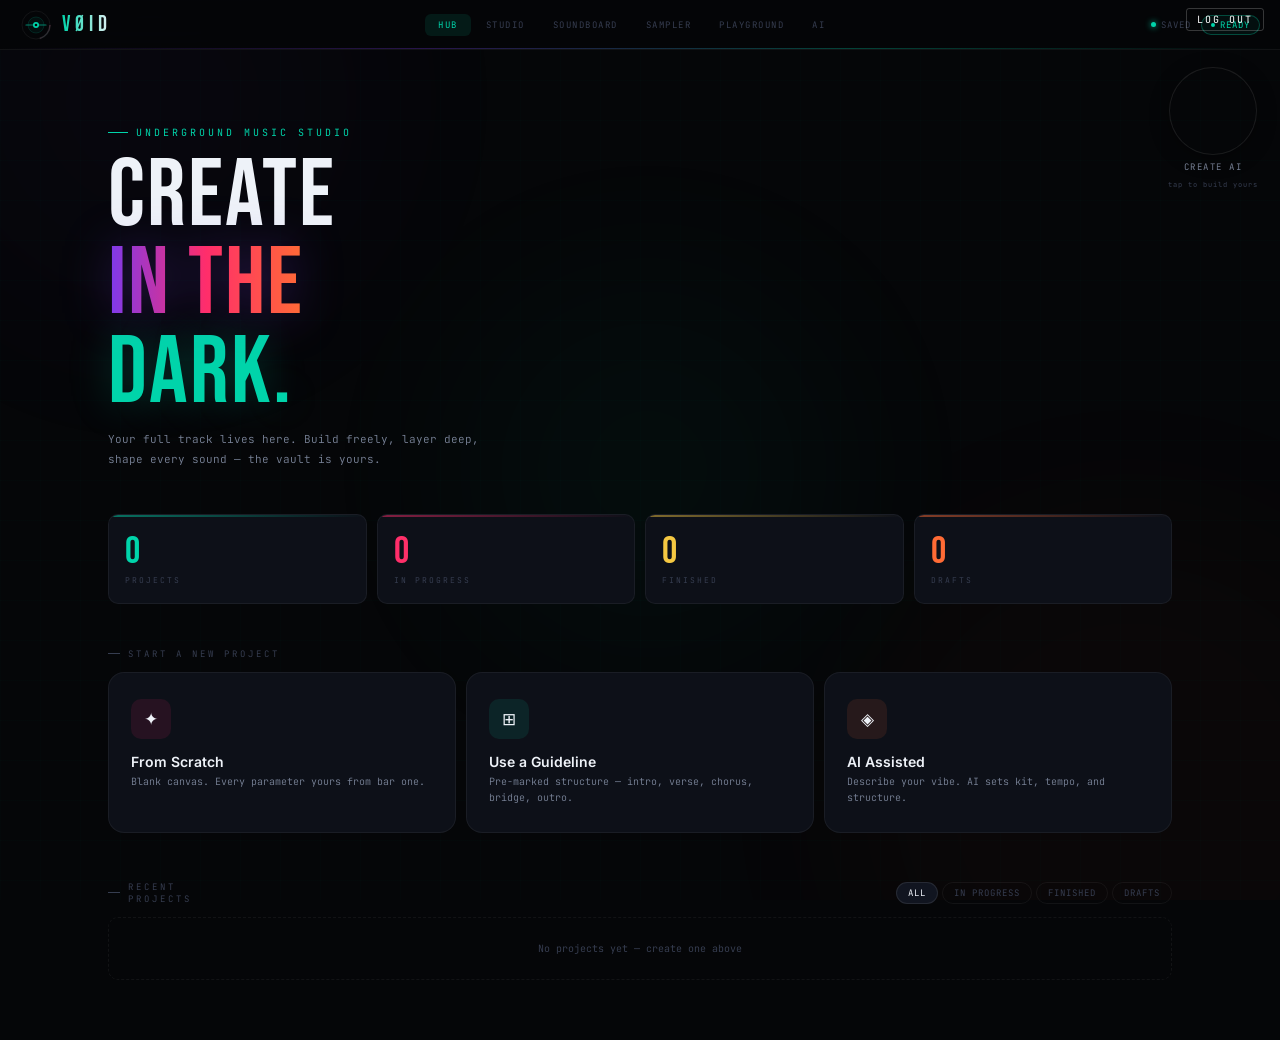
==== commit 9aa025fe: "Add user strip with logout + admin link" ====
--- a/index.html
+++ b/index.html
@@ -471,15 +471,31 @@
 .ai-loading-text{font-family:var(--fm);font-size:9px;letter-spacing:2px;text-transform:uppercase;color:var(--t3);}
 .ai-loading-step{font-family:var(--fm);font-size:8px;color:var(--ether);letter-spacing:1px;text-align:center;}
 /* AI Chat Screen */
+/* ── AI CHAT HERO LAYOUT ── */
 #screen-ai{height:calc(100vh - 50px);overflow:hidden;position:relative;z-index:1;}
 #screen-ai.on{display:flex;flex-direction:column;}
 .ai-chat-bg{position:absolute;inset:0;z-index:0;}
 .ai-chat-canvas{position:absolute;inset:0;width:100%;height:100%;z-index:1;}
 .ai-chat-overlay{position:absolute;inset:0;background:radial-gradient(ellipse at center, rgba(5,6,8,0) 0%, rgba(5,6,8,0) 40%, rgba(5,6,8,.55) 100%);z-index:2;pointer-events:none;}
-.ai-chat-body{position:relative;z-index:2;display:flex;flex-direction:column;height:100%;}
-.ai-chat-hdr{flex-shrink:0;padding:12px 20px;display:flex;align-items:center;gap:12px;border-bottom:1px solid var(--b1);background:rgba(5,6,8,.6);backdrop-filter:blur(16px);}
-.ai-chat-avatar{width:38px;height:38px;border-radius:50%;flex-shrink:0;overflow:hidden;border:2px solid;}
-.ai-chat-avatar canvas{width:100%;height:100%;display:block;}
+.ai-chat-body{position:relative;z-index:3;display:flex;flex-direction:column;height:100%;}
+
+/* Hero section — large avatar */
+.ai-chat-hero{flex-shrink:0;display:flex;flex-direction:column;align-items:center;justify-content:flex-end;padding:24px 20px 16px;gap:12px;background:linear-gradient(to bottom, rgba(5,6,8,.5) 0%, rgba(5,6,8,.0) 100%);}
+.ai-chat-hero-avatar{width:110px;height:110px;border-radius:50%;overflow:hidden;border:3px solid;flex-shrink:0;box-shadow:0 0 30px rgba(0,0,0,.5),0 0 0 1px rgba(255,255,255,.05);}
+.ai-chat-hero-avatar img,.ai-chat-hero-avatar canvas{width:100%;height:100%;object-fit:cover;display:block;border-radius:50%;}
+.ai-chat-hero-info{display:flex;flex-direction:column;align-items:center;gap:4px;}
+.ai-chat-hero-name{font-family:var(--fm);font-size:22px;letter-spacing:2px;color:var(--t1);text-transform:uppercase;}
+.ai-chat-hero-status{display:flex;align-items:center;gap:6px;font-family:var(--fu);font-size:11px;color:var(--t3);letter-spacing:.5px;}
+.ai-chat-hero-actions{display:flex;gap:8px;}
+.ai-chat-hero-btn{font-family:var(--fm);font-size:9px;letter-spacing:1px;padding:5px 12px;border-radius:20px;border:1px solid rgba(255,255,255,.1);background:rgba(5,6,8,.6);color:var(--t2);cursor:pointer;transition:all .2s;}
+.ai-chat-hero-btn:hover{border-color:rgba(255,255,255,.25);color:var(--t1);}
+
+/* Messages fill remaining space */
+.ai-messages{flex:1;overflow-y:auto;padding:12px 20px 16px;display:flex;flex-direction:column;gap:14px;}
+.ai-messages::-webkit-scrollbar{width:3px;}.ai-messages::-webkit-scrollbar-track{background:transparent;}.ai-messages::-webkit-scrollbar-thumb{background:rgba(255,255,255,.1);border-radius:2px;}
+
+/* Input bar at bottom */
+.ai-chat-input-row{flex-shrink:0;padding:12px 20px 16px;background:rgba(5,6,8,.75);backdrop-filter:blur(20px);border-top:1px solid var(--b1);display:flex;gap:10px;align-items:flex-end;}
 .ai-chat-info{flex:1;}
 .ai-chat-name{font-family:var(--fd);font-size:18px;letter-spacing:2px;}
 .ai-chat-status{font-family:var(--fm);font-size:8px;letter-spacing:1.5px;text-transform:uppercase;color:var(--t3);display:flex;align-items:center;gap:5px;}
@@ -574,6 +590,21 @@
 </style>
 </head>
 <body>
+  <script type="module">
+  import { createClient } from 'https://esm.sh/@supabase/supabase-js@2';
+  const supabase = createClient('https://xbekjpzlowxgvwefopve.supabase.co', 'sb_publishable_rjhOnb9jBndJAzUQwuzYMQ_tg_Jd7T2');
+  document.documentElement.style.visibility = 'hidden';
+  const { data: { session } } = await supabase.auth.getSession();
+  if (!session || !session.user.email_confirmed_at) {
+    window.location.replace('/login.html');
+  } else {
+    document.documentElement.style.visibility = '';
+    window.__voidUser = session.user;
+    window.__voidSupabase = supabase;
+    window.__voidLogout = async () => { await supabase.auth.signOut(); window.location.replace('/login.html'); };
+  }
+</script>
+  <div id="void-user-strip" style="position:fixed;top:8px;right:16px;z-index:9999;display:flex;align-items:center;gap:12px;font-family:'JetBrains Mono','Courier New',monospace;font-size:11px;letter-spacing:1px;"><a id="void-admin-link" href="/admin.html" style="display:none;color:#1DCFA8;text-decoration:none;border:1px solid rgba(29,207,168,0.4);padding:4px 10px;border-radius:3px;">ADMIN</a><span id="void-user-email" style="color:rgba(255,255,255,0.5);"></span><button onclick="window.__voidLogout()" style="background:transparent;border:1px solid rgba(255,255,255,0.2);color:#fff;padding:4px 10px;border-radius:3px;font-size:10px;letter-spacing:2px;font-family:inherit;cursor:pointer;">LOG OUT</button></div><script>(function(){const f=()=>{if(!window.__voidUser)return setTimeout(f,50);document.getElementById('void-user-email').textContent=window.__voidUser.email;if(window.__voidUser.user_metadata?.role==='admin'){document.getElementById('void-admin-link').style.display='inline-block';}};f();})();</script>
 <div class="bg-c"><div class="bg-o"></div><div class="bg-o"></div><div class="bg-o"></div></div>
 <div class="bg-g"></div>
 <div class="nav">
@@ -842,17 +873,23 @@
     <div class="ai-chat-overlay"></div>
   </div>
   <div class="ai-chat-body">
-    <div class="ai-chat-hdr">
-      <div class="ai-chat-avatar" id="aiChatAvatar" style="border-color:var(--ether)">
-        <canvas width="38" height="38" id="aiChatAvatarCanvas"></canvas>
+    <!-- Hero section with large avatar -->
+    <div class="ai-chat-hero">
+      <div class="ai-chat-hero-avatar" id="aiChatAvatar" style="border-color:var(--ether)"></div>
+      <div class="ai-chat-hero-info">
+        <div class="ai-chat-hero-name" id="aiChatName">—</div>
+        <div class="ai-chat-hero-status">
+          <div class="ai-online-dot" style="background:var(--teal);box-shadow:0 0 5px var(--teal)"></div>
+          Online · Ready
+        </div>
       </div>
-      <div class="ai-chat-info">
-        <div class="ai-chat-name" id="aiChatName">—</div>
-        <div class="ai-chat-status"><div class="ai-online-dot" style="background:var(--teal);box-shadow:0 0 5px var(--teal)"></div>Online · Ready</div>
+      <div class="ai-chat-hero-actions">
+        <button class="ai-chat-hero-btn" onclick="changeAI()">↺ Change AI</button>
       </div>
-      <button class="ai-chat-edit" onclick="changeAI()">↺ Change AI</button>
     </div>
+    <!-- Messages -->
     <div class="ai-messages" id="aiMessages"></div>
+    <!-- Input bar -->
     <div class="ai-chat-input-row">
       <textarea class="ai-chat-input" id="aiChatInput" placeholder="Talk to your AI..." rows="1" onkeydown="handleAIChatKey(event)" oninput="autoResizeAI(this)"></textarea>
       <button class="ai-send-btn" id="aiSendBtn" onclick="sendAIMessage()">
@@ -2513,15 +2550,24 @@
       const avatarUrl = `https://image.pollinations.ai/prompt/${encodeURIComponent(avatarPromptStr)}?width=512&height=512&model=flux&nologo=true&enhance=false&seed=${seed}`;
       const bgUrl     = `https://image.pollinations.ai/prompt/${encodeURIComponent(bgPromptStr)}?width=896&height=512&model=flux&nologo=true&enhance=false&seed=${seed+1}`;
 
-      async function waitForImg(url) {
-        return new Promise((resolve) => {
+      async function waitForImg(url, retries = 2) {
+      for (let attempt = 0; attempt <= retries; attempt++) {
+        const result = await new Promise((resolve) => {
           const img = new Image();
           const timer = setTimeout(() => { img.src = ''; resolve(null); }, 45000);
           img.onload = () => { clearTimeout(timer); resolve(url); };
           img.onerror = () => { clearTimeout(timer); resolve(null); };
-          img.src = url;
+          // On retry, add a fresh seed to bust Pollinations cache
+          img.src = attempt === 0 ? url : url.replace(/seed=\d+/, `seed=${Math.floor(Math.random()*999999)}`);
         });
+        if (result) return result;
+        if (attempt < retries) {
+          stepEl.textContent = `Retrying image (attempt ${attempt + 2})...`;
+          await new Promise(r => setTimeout(r, 2000)); // wait 2s before retry
+        }
       }
+      return null;
+    }
 
       [avatarResult, bgResult] = await Promise.all([
         waitForImg(avatarUrl),
@@ -2529,19 +2575,23 @@
       ]);
     }
 
-    if (!avatarResult || !bgResult) {
-      // ── PATH B: Claude SVG generation (always available) ──
-      stepEl.textContent = canUsePollinations
-        ? 'Images timed out — generating SVG portraits...'
-        : 'Generating illustrated portraits...';
-
+    if (!avatarResult && !bgResult) {
+      // Both failed — generate both as SVG
+      stepEl.textContent = 'Pollinations unavailable — generating illustrated portraits...';
       const [svgAvatar, svgBg] = await Promise.all([
         generateSVGAvatar(parsed, name, prompt),
         generateSVGBackground(parsed, prompt)
       ]);
-
-      avatarResult = svgAvatar || avatarResult; // keep Pollinations avatar if it loaded
-      bgResult = svgBg || bgResult;
+      avatarResult = svgAvatar;
+      bgResult = svgBg;
+    } else if (!avatarResult) {
+      // Only avatar failed — generate just avatar as SVG
+      stepEl.textContent = 'Generating avatar illustration...';
+      avatarResult = await generateSVGAvatar(parsed, name, prompt);
+    } else if (!bgResult) {
+      // Only background failed — generate just background as SVG
+      stepEl.textContent = 'Generating background illustration...';
+      bgResult = await generateSVGBackground(parsed, prompt);
     }
 
     if (!avatarResult && !bgResult) throw new Error('Image generation failed on all paths');
@@ -2582,7 +2632,7 @@
   if (sendBtn) sendBtn.style.background = p.primary || '#7c3aed';
 
   const nameEl = document.getElementById('aiChatName');
-  if (nameEl) { nameEl.textContent = aiAgent.name; nameEl.style.color = p.primary || 'var(--ether)'; }
+  if (nameEl) { nameEl.textContent = aiAgent.name; nameEl.style.color = p.primary || 'var(--t1)'; }
 
   // ── Chat header avatar ──
   const avatarWrap = document.getElementById('aiChatAvatar');
@@ -2596,8 +2646,8 @@
       avatarWrap.appendChild(img);
     } else {
       const cv = document.createElement('canvas');
-      cv.width = 38; cv.height = 38;
-      drawAvatarCanvas(cv, aiAgent.avatarData, 38);
+      cv.width = 110; cv.height = 110;
+      drawAvatarCanvas(cv, aiAgent.avatarData, 110);
       avatarWrap.appendChild(cv);
     }
   }
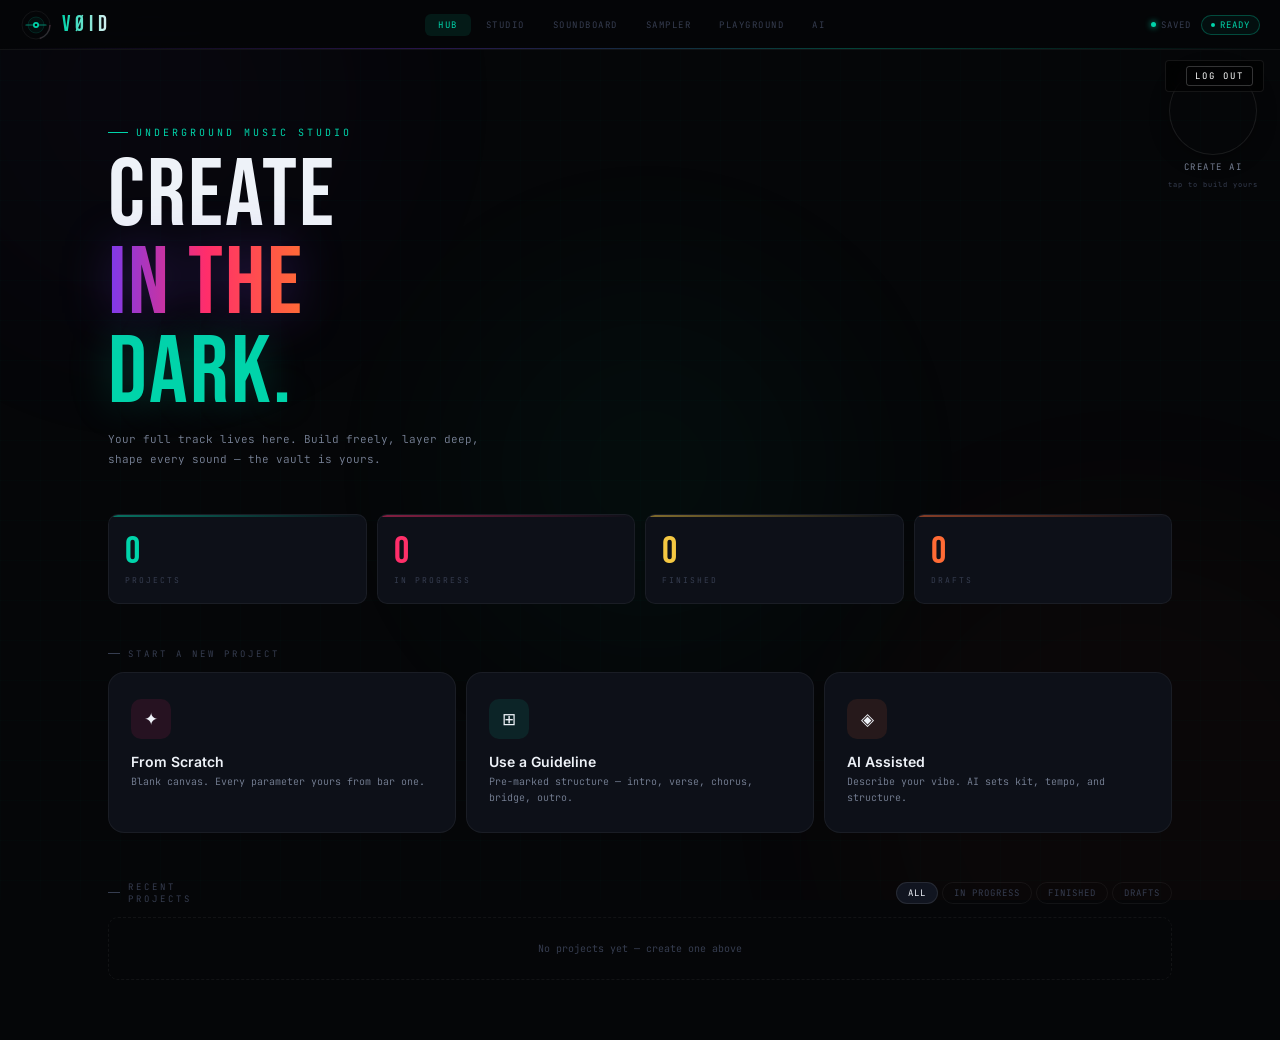
==== commit 9bad1781: "Reposition user strip to avoid nav overlap" ====
--- a/index.html
+++ b/index.html
@@ -604,7 +604,7 @@
     window.__voidLogout = async () => { await supabase.auth.signOut(); window.location.replace('/login.html'); };
   }
 </script>
-  <div id="void-user-strip" style="position:fixed;top:8px;right:16px;z-index:9999;display:flex;align-items:center;gap:12px;font-family:'JetBrains Mono','Courier New',monospace;font-size:11px;letter-spacing:1px;"><a id="void-admin-link" href="/admin.html" style="display:none;color:#1DCFA8;text-decoration:none;border:1px solid rgba(29,207,168,0.4);padding:4px 10px;border-radius:3px;">ADMIN</a><span id="void-user-email" style="color:rgba(255,255,255,0.5);"></span><button onclick="window.__voidLogout()" style="background:transparent;border:1px solid rgba(255,255,255,0.2);color:#fff;padding:4px 10px;border-radius:3px;font-size:10px;letter-spacing:2px;font-family:inherit;cursor:pointer;">LOG OUT</button></div><script>(function(){const f=()=>{if(!window.__voidUser)return setTimeout(f,50);document.getElementById('void-user-email').textContent=window.__voidUser.email;if(window.__voidUser.user_metadata?.role==='admin'){document.getElementById('void-admin-link').style.display='inline-block';}};f();})();</script>
+  <div id="void-user-strip" style="position:fixed;top:60px;right:16px;z-index:9999;display:flex;align-items:center;gap:10px;font-family:'JetBrains Mono','Courier New',monospace;font-size:10px;letter-spacing:1px;background:rgba(0,0,0,0.6);backdrop-filter:blur(8px);padding:5px 10px;border-radius:4px;border:1px solid rgba(255,255,255,0.08);"><a id="void-admin-link" href="/admin.html" style="display:none;color:#1DCFA8;text-decoration:none;border:1px solid rgba(29,207,168,0.4);padding:3px 8px;border-radius:3px;letter-spacing:2px;">ADMIN</a><span id="void-user-email" style="color:rgba(255,255,255,0.55);"></span><button onclick="window.__voidLogout()" style="background:transparent;border:1px solid rgba(255,255,255,0.2);color:#fff;padding:3px 8px;border-radius:3px;font-size:9px;letter-spacing:2px;font-family:inherit;cursor:pointer;">LOG OUT</button></div><script>(function(){const f=()=>{if(!window.__voidUser)return setTimeout(f,50);document.getElementById('void-user-email').textContent=window.__voidUser.email;if(window.__voidUser.user_metadata?.role==='admin'){document.getElementById('void-admin-link').style.display='inline-block';}};f();})();</script>
 <div class="bg-c"><div class="bg-o"></div><div class="bg-o"></div><div class="bg-o"></div></div>
 <div class="bg-g"></div>
 <div class="nav">
